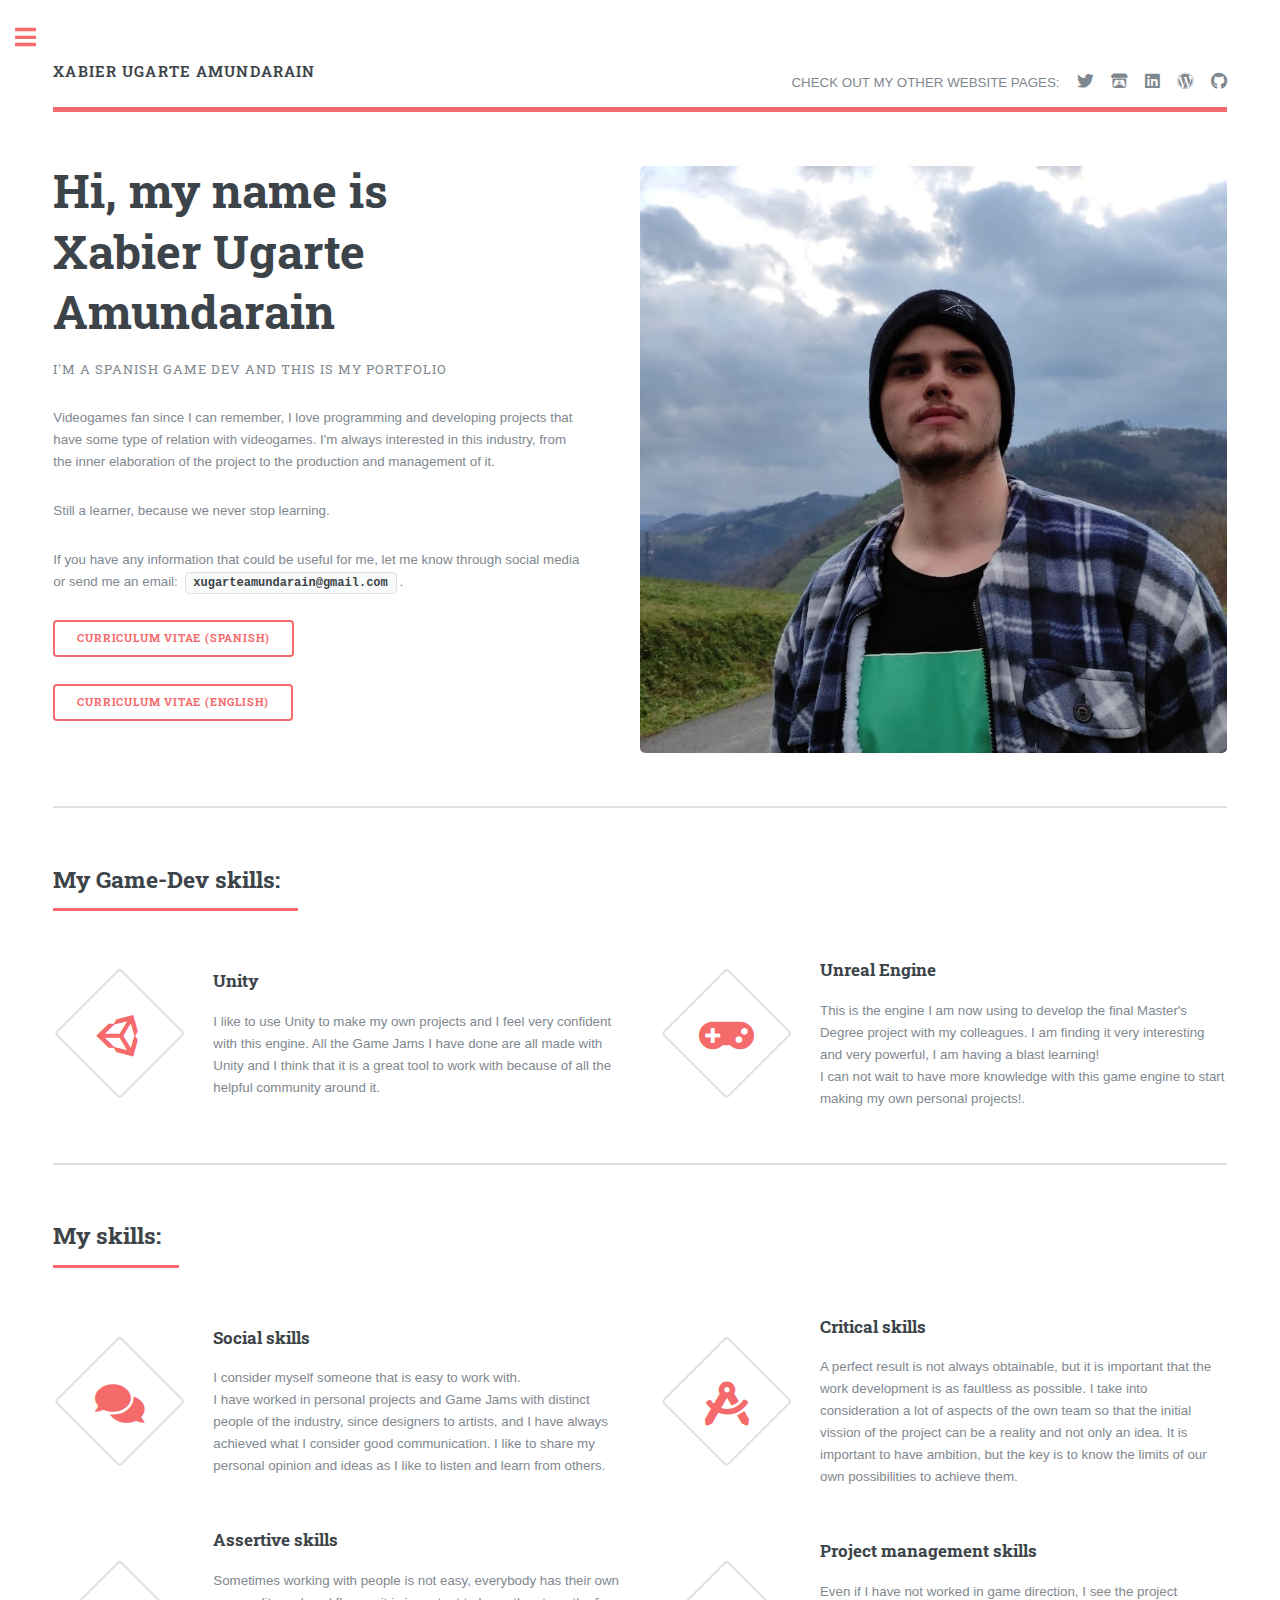
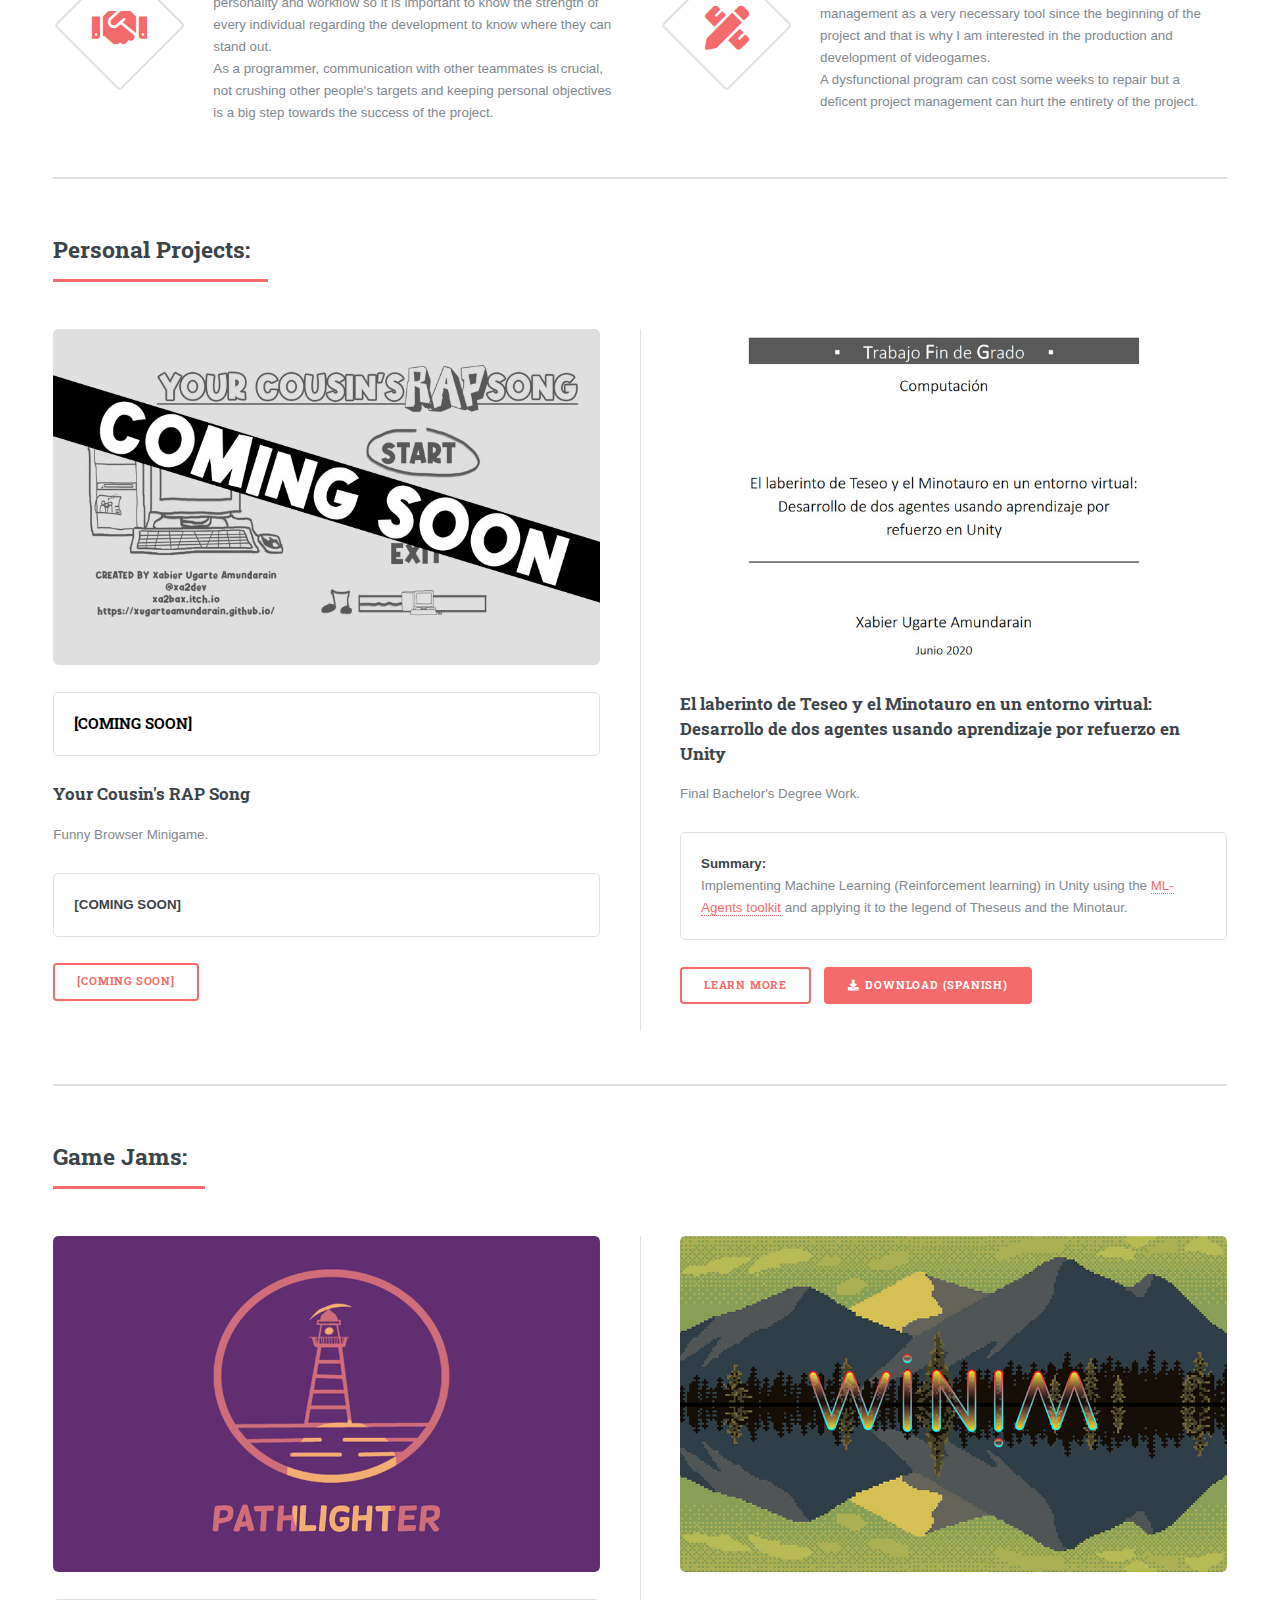
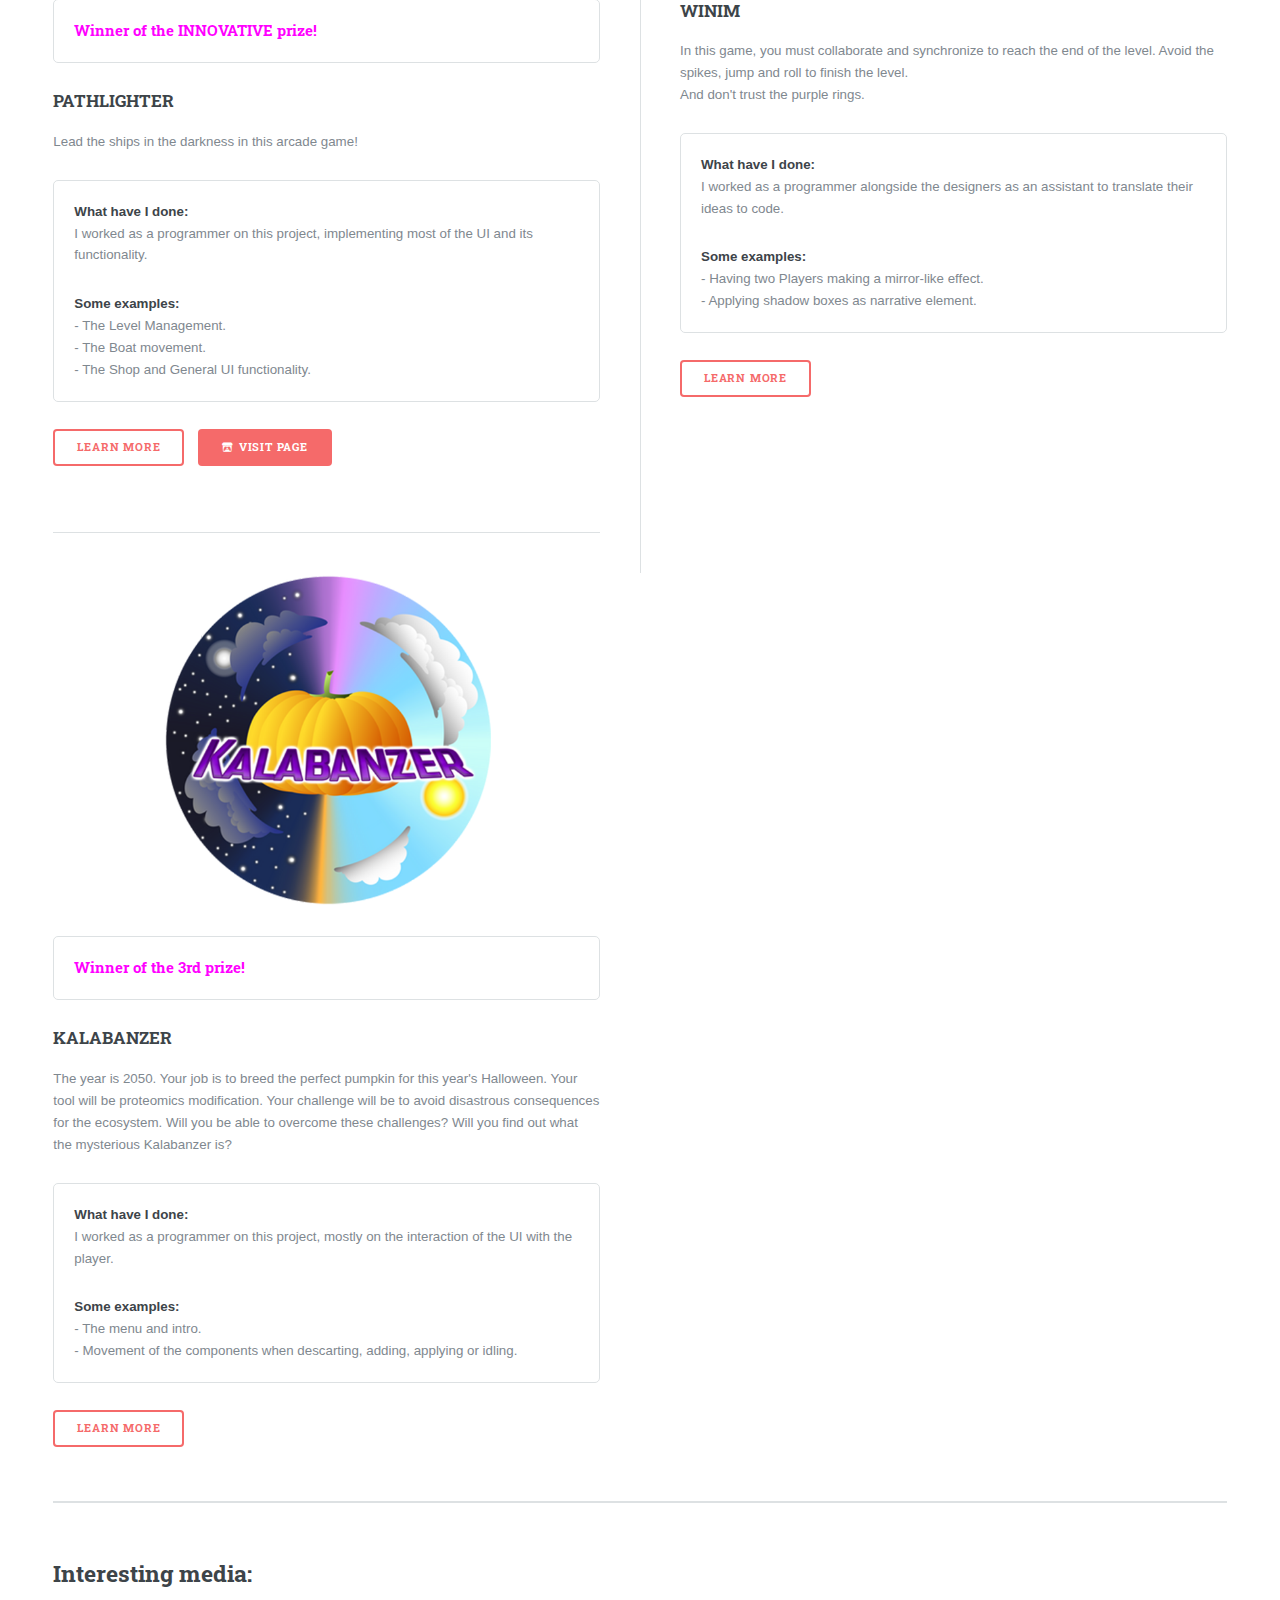
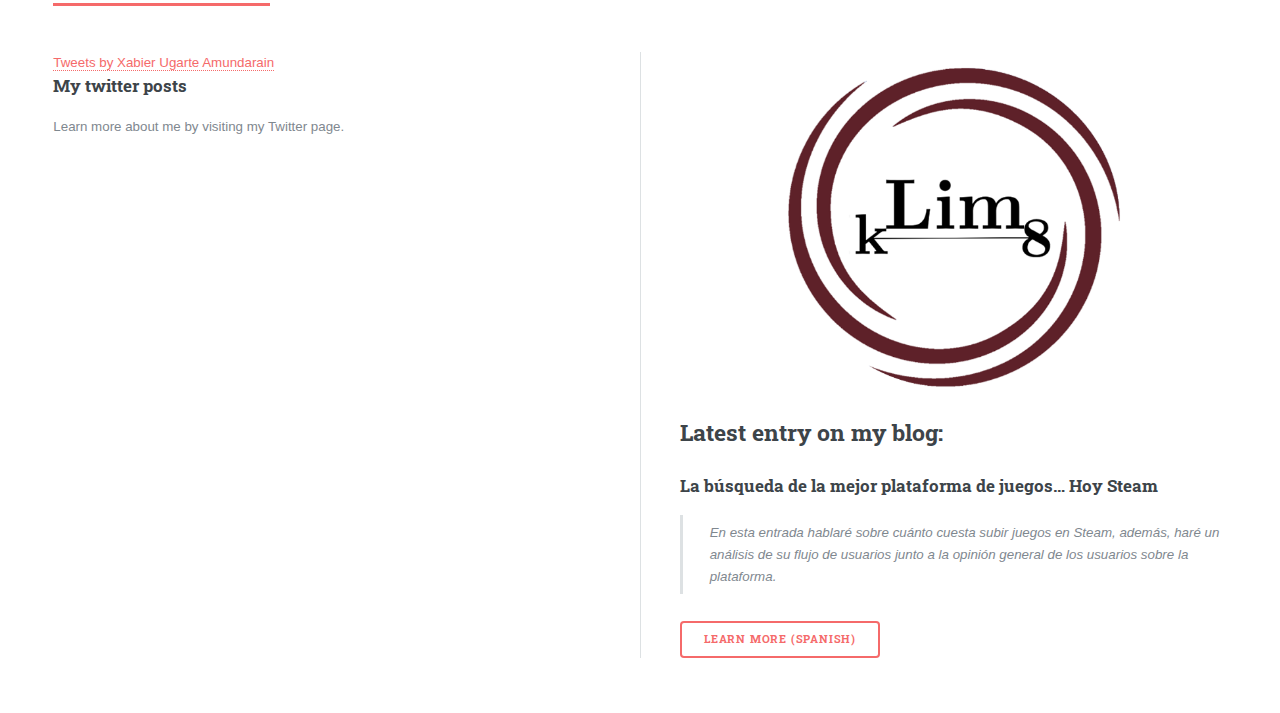
==== index.html @ eb66b1ff "Added Pathlighter Modal and Carousel" ====
﻿ <!DOCTYPE HTML>
<!--
	Editorial by HTML5 UP
	html5up.net | @ajlkn
	Free for personal and commercial use under the CCA 3.0 license (html5up.net/license)
-->
<html>
<head>
    <title>Xabier Ugarte Amundarain</title>
    <meta charset="utf-8" />
    <meta name="viewport" content="width=device-width, initial-scale=1, user-scalable=no" />
    <link rel="stylesheet" href="assets/css/main.css" />
    <!--<link rel="stylesheet" href="assets/css/bootstrap.css" />-->
    <!--<link rel="stylesheet" href="https://cdn.jsdelivr.net/npm/bootstrap@4.6.0/dist/css/bootstrap.min.css" integrity="sha384-B0vP5xmATw1+K9KRQjQERJvTumQW0nPEzvF6L/Z6nronJ3oUOFUFpCjEUQouq2+l" crossorigin="anonymous">-->
    <link rel="icon" href="images/Linkedln.jpg">
    <script src="https://code.jquery.com/jquery-3.5.1.slim.min.js" integrity="sha384-DfXdz2htPH0lsSSs5nCTpuj/zy4C+OGpamoFVy38MVBnE+IbbVYUew+OrCXaRkfj" crossorigin="anonymous"></script>
    <script src="https://cdn.jsdelivr.net/npm/bootstrap@4.6.0/dist/js/bootstrap.bundle.min.js" integrity="sha384-Piv4xVNRyMGpqkS2by6br4gNJ7DXjqk09RmUpJ8jgGtD7zP9yug3goQfGII0yAns" crossorigin="anonymous"></script>
    <!--
    <script src="https://code.jquery.com/jquery-3.2.1.slim.min.js" integrity="sha384-KJ3o2DKtIkvYIK3UENzmM7KCkRr/rE9/Qpg6aAZGJwFDMVNA/GpGFF93hXpG5KkN" crossorigin="anonymous"></script>
    <script src="https://cdnjs.cloudflare.com/ajax/libs/popper.js/1.12.9/umd/popper.min.js" integrity="sha384-ApNbgh9B+Y1QKtv3Rn7W3mgPxhU9K/ScQsAP7hUibX39j7fakFPskvXusvfa0b4Q" crossorigin="anonymous"></script>
    -->
    <script src="https://cdn.jsdelivr.net/npm/bootstrap@4.6.0/dist/js/bootstrap.bundle.min.js" integrity="sha384-Piv4xVNRyMGpqkS2by6br4gNJ7DXjqk09RmUpJ8jgGtD7zP9yug3goQfGII0yAns" crossorigin="anonymous"></script>
</head>
    <body class="is-preload">
        <!-- Wrapper -->
        <div id="wrapper">
            <!-- Main -->
            <div id="main">
                <div class="inner">
                    <!-- Header -->
                    <header id="header">
                        <p class="logo"><strong>Xabier Ugarte Amundarain</strong></p>
                        <ul class="icons">
                            <li>CHECK OUT MY OTHER WEBSITE PAGES:</li>
                            <li><a href="https://twitter.com/xa2dev" class="icon brands fa-twitter"><span class="label">Twitter</span></a></li>
                            <li><a href="https://xa2bax.itch.io/" class="icon brands fa-itch-io"><span class="label">Itch.io</span></a></li>
                            <li><a href="https://www.linkedin.com/in/xabier-ugarte-amundarain-0b55521ba/" class="icon brands fa-linkedin"><span class="label">Linkedln</span></a></li>
                            <li><a href="https://klim8.wordpress.com/" class="icon brands fa-wordpress"><span class="label">Wordpress</span></a></li>
                            <li><a href="https://github.com/xugarteamundarain" class="icon brands fa-github"><span class="label">Github</span></a></li>
                        </ul>
                    </header>


                    <!-- Banner -->
                    <section id="banner">
                        <div class="content">
                            <header>
                                <h1>
                                    Hi, my name is<br />
                                    Xabier Ugarte Amundarain
                                </h1>
                                <p>I'm a spanish game dev and this is my portfolio</p>
                            </header>
                            <p>Videogames fan since I can remember, I love programming and developing projects that have some type of relation with videogames. I'm always interested in this industry, from the inner elaboration of the project to the production and management of it.</p>
                            <p>Still a learner, because we never stop learning.</p>
                            <p>If you have any information that could be useful for me, let me know through social media or send me an email: <code><strong>xugarteamundarain@gmail.com</strong></code>.</p>
                            <ul class="actions">
                                <li><a href="CV_spanish.html" class="button big">Curriculum Vitae (spanish)</a></li>
                            </ul>
                            <ul class="actions">
                                <li><a href="CV_english.html" class="button big">Curriculum Vitae (english)</a></li>
                            </ul>
                        </div>
                        <span class="image object">
                            <img src="images/Portfolio01.jpg" alt="" />
                        </span>
                    </section>
                    <!--<div id="carouselExampleIndicators" class="carousel slide" data-ride="carousel">
      <ol class="carousel-indicators">
        <li data-target="#carouselExampleIndicators" data-slide-to="0" class="active"></li>
        <li data-target="#carouselExampleIndicators" data-slide-to="1"></li>
        <li data-target="#carouselExampleIndicators" data-slide-to="2"></li>
      </ol>
      <div class="carousel-inner">
        <div class="carousel-item active">
          <img class="d-block w-100" src="images/Linkedln.jpg" alt="First slide">
        </div>
        <div class="carousel-item">
          <img class="d-block w-100" src="images/Linkedln.jpg" alt="Second slide">
        </div>
        <div class="carousel-item">
          <img class="d-block w-100" src="images/Linkedln.jpg" alt="Third slide">
        </div>
      </div>
      <a class="carousel-control-prev" href="#carouselExampleIndicators" role="button" data-slide="prev">
        <span class="carousel-control-prev-icon" aria-hidden="true"></span>
        <span class="sr-only">Previous</span>
      </a>
      <a class="carousel-control-next" href="#carouselExampleIndicators" role="button" data-slide="next">
        <span class="carousel-control-next-icon" aria-hidden="true"></span>
        <span class="sr-only">Next</span>
      </a>
    </div>-->
                    <!-- Section -->
                    <section>
                        <header id="GameDev_Skills" class="major">
                            <h2>My Game-Dev skills:</h2>
                        </header>
                        <div class="features">
                            <article>
                                <span class="icon brands fa-unity"></span>
                                <div class="content">
                                    <h3>Unity</h3>
                                    <p>
                                        I like to use Unity to make my own projects and I feel very confident with this engine.
                                        All the Game Jams I have done are all made with Unity and I think that it is a great tool to work with because of all the helpful community around it.
                                    </p>
                                </div>
                            </article>
                            <article>
                                <span class="icon solid fa-gamepad"></span>
                                <div class="content">
                                    <h3>Unreal Engine</h3>
                                    <p>
                                        This is the engine I am now using to develop the final Master's Degree project with my colleagues.
                                        I am finding it very interesting and very powerful, I am having a blast learning!
                                        <br />
                                        I can not wait to have more knowledge with this game engine to start making my own personal projects!.
                                    </p>
                                </div>
                            </article>
                        </div>
                    </section>

                    <!-- Section -->
                    <section>
                        <header id="Other_Skills" class="major">
                            <h2>My skills:</h2>
                        </header>
                        <div class="features">
                            <article>
                                <span class="icon solid fa-comments"></span>
                                <div class="content">
                                    <h3>Social skills</h3>
                                    <p>
                                        I consider myself someone that is easy to work with.
                                        <br />
                                        I have worked in personal projects and Game Jams with distinct people of the industry, since designers to artists, and I have always achieved what I consider good communication.
                                        I like to share my personal opinion and ideas as I like to listen and learn from others.
                                    </p>
                                </div>
                            </article>
                            <article>
                                <span class="icon solid fa-drafting-compass"></span>
                                <div class="content">
                                    <h3>Critical skills</h3>
                                    <p>
                                        A perfect result is not always obtainable, but it is important that the work development is as faultless as possible.
                                        I take into consideration a lot of aspects of the own team so that the initial vission of the project can be a reality and not only an idea.
                                        It is important to have ambition, but the key is to know the limits of our own possibilities to achieve them.
                                    </p>
                                </div>
                            </article>
                            <article>
                                <span class="icon solid fa-handshake"></span>
                                <div class="content">
                                    <h3>Assertive skills</h3>
                                    <p>
                                        Sometimes working with people is not easy, everybody has their own personality and workflow so it is important to know the strength of every individual regarding the development to know where they can stand out.
                                        <br />
                                        As a programmer, communication with other teammates is crucial, not crushing other people's targets and keeping personal objectives is a big step towards the success of the project.
                                    </p>
                                </div>
                            </article>
                            <article>
                                <span class="icon solid fa-pencil-ruler"></span>
                                <div class="content">
                                    <h3>Project management skills</h3>
                                    <p>
                                        Even if I have not worked in game direction, I see the project management as a very necessary tool since the beginning of the project and that is why I am interested in the production and development of videogames.
                                        <br />
                                        A dysfunctional program can cost some weeks to repair but a deficent project management can hurt the entirety of the project.
                                    </p>
                                </div>
                            </article>
                        </div>
                    </section>
                    <!-- Section -->
                    <section>
                        <header id="Personal_Projects" class="major">
                            <h2>Personal Projects: </h2>
                        </header>
                        <div class="posts">
                            <article>
                                <a class="image"><img src="images/projects/YourCousinsRapSong.jpg" alt="" /></a>
                                <div class="box">
                                    <h4 style="color:black">[COMING SOON]</h4>
                                </div>
                                <h3>Your Cousin's RAP Song</h3>
                                <p>Funny Browser Minigame.</p>
                                <div class="box">
                                    <p><strong>[COMING SOON]</strong> <br /> </p>
                                </div>
                                <ul class="actions">
                                    <li><a class="button">[COMING SOON]</a></li>
                                </ul>
                            </article>
                            <article>
                                <a href="https://addi.ehu.es/bitstream/handle/10810/48807/TFG.UgarteAmundarain.Memoria.pdf?sequence=1&isAllowed=y" class="image"><img src="images/projects/TFG.jpg" alt="" /></a>
                                <h3>
                                    El laberinto de Teseo y el Minotauro en un entorno virtual:
                                    Desarrollo de dos agentes usando aprendizaje por
                                    refuerzo en Unity
                                </h3>
                                <p>Final Bachelor's Degree Work.</p>
                                <div class="box">
                                    <p><strong>Summary:</strong> <br /> Implementing Machine Learning (Reinforcement learning) in Unity using the <a href="https://github.com/Unity-Technologies/ml-agents">ML-Agents toolkit</a> and applying it to the legend of Theseus and the Minotaur.</p>
                                </div>
                                <ul class="actions">
                                    <li><a class="button" data-toggle="modal" data-target="#TFGModal">Learn more</a></li>
                                    <li><a href="https://addi.ehu.es/bitstream/handle/10810/48807/TFG.UgarteAmundarain.Memoria.pdf?sequence=1&isAllowed=y" class="button primary icon solid fa-download">DOWNLOAD (SPANISH) </a></li>
                                </ul>

                                <!-- Modal -->
                                <div class="modal fade" id="TFGModal" tabindex="-1" role="dialog" aria-labelledby="TFGModal" aria-hidden="true">
                                    <div class="modal-dialog" role="document">
                                        <div class="modal-content">
                                            <div class="modal-header">
                                                <h3 class="modal-title" id="TFGModal">El laberinto de Teseo y el Minotauro en un entorno virtual</h3>
                                                <button type="button" class="button small" data-dismiss="modal" aria-label="Close">
                                                    <span aria-hidden="true">&times;</span>
                                                </button>
                                            </div>
                                            <div class="modal-body">

                                                <!--<h4>Screenshots and a bit of gameplay about the project:</h4>-->
                                                <div class="box alt">
                                                    <!-- Carousel-->
                                                    <div id="carouselExampleIndicators" class="carousel slide" data-ride="carousel">
                                                        <ol class="carousel-indicators">
                                                            <li data-target="#carouselExampleIndicators" data-slide-to="0" class="active"></li>
                                                            <li data-target="#carouselExampleIndicators" data-slide-to="1"></li>
                                                            <li data-target="#carouselExampleIndicators" data-slide-to="2"></li>
                                                            <li data-target="#carouselExampleIndicators" data-slide-to="3"></li>
                                                            <li data-target="#carouselExampleIndicators" data-slide-to="4"></li>
                                                        </ol>
                                                        <div class="carousel-inner">
                                                            <div class="carousel-item active">
                                                                <span class="image fit"><img class="d-block w-100" src="images/projects/TFG/TFGImage1.png" alt="First slide"></span>
																<!--<h3 class="modal-title" id="TFGModal">Final Degree's Work: Poster</h3>-->
																<h3>Final Degree's Work: Poster</h3>
																Made by the talented artist <a href="https://www.instagram.com/mria_art/">mria_art</a>. 
                                                            </div>
                                                            <div class="carousel-item">
                                                                <span class="image fit"><img class="d-block w-100" src="images/projects/TFG/TFGImage2.png" alt="Second slide"></span>
																<h3>Footprint & Yarn 3D Models</h3>
																3D models used to portray the footrprints and yarn pieces.
                                                            </div>
                                                            <div class="carousel-item">
                                                                <span class="image fit"><img class="d-block w-100" src="images/projects/TFG/TFGImage3.png" alt="Third slide"></span>
																<h3>A* Pathfinding Algorithm Implementation</h3>
                                                            </div>
                                                            <div class="carousel-item">
                                                                <span class="image fit"><img class="d-block w-100" src="images/projects/TFG/TFGImage4.png" alt="Fourth slide"></span>
																<h3>In-Game Screenshot</h3>
																A screenshoot captured while training the agents.
                                                            </div>
                                                            <div class="carousel-item">
																<iframe width="100%" height="315" src="https://www.youtube.com/embed/zDiOkLgYt8Y">
																</iframe>
																<iframe width="100%" height="315" src="https://www.youtube.com/embed/_hyJXrODUsI">
																</iframe>
																<h3>Final Results</h3>
																<b>1st result:</b> Minotaur trained following the same patterns as Teseo
																<br />
																<b>2nd result:</b> Minotaur trained as definitive minotaur
                                                            </div>
                                                        </div>
                                                        <a class="carousel-control-prev" href="#carouselExampleIndicators" role="button" data-slide="prev">
                                                            <span class="carousel-control-prev-icon" aria-hidden="true"></span>
                                                            <span class="sr-only">Previous</span>
                                                        </a>
                                                        <a class="carousel-control-next" href="#carouselExampleIndicators" role="button" data-slide="next">
                                                            <span class="carousel-control-next-icon" aria-hidden="true"></span>
                                                            <span class="sr-only">Next</span>
                                                        </a>
                                                    </div>
                                            </div>
                                        </div>
                                    </div>
                                </div>

                            </article>
                        </div>
                    </section>

                    <!-- Section -->
                    <section>
                        <header id="Game_Jams" class="major">
                            <h2>Game Jams:</h2>
                        </header>
                        <div class="posts">
                            <article>
                                <a href="https://nananoizy.itch.io/pathlighter" class="image"><img src="images/projects/PATHLIGHTER.png" alt="" /></a>
                                <div class="box">
                                    <h4 style="color:magenta">Winner of the INNOVATIVE prize! </h4>
                                </div>
                                <h3>PATHLIGHTER</h3>
                                <p>Lead the ships in the darkness in this arcade game!</p>
                                <div class="box">
                                    <p><strong>What have I done:</strong> <br /> I worked as a programmer on this project, implementing most of the UI and its functionality.</p>
                                    <p><strong>Some examples:</strong> <br /> - The Level Management.  <br /> - The Boat movement. <br /> - The Shop and General UI functionality. </p>
                                </div>
                                <ul class="actions">
									<li><a class="button" data-toggle="modal" data-target="#PathlighterModal">Learn more</a></li>
                                    <li><a href="https://nananoizy.itch.io/pathlighter" class="button primary icon brands fa-itch-io">Visit page</a></li>
                                </ul>
								
								<!-- Modal -->
                                <div class="modal fade" id="PathlighterModal" tabindex="-1" role="dialog" aria-labelledby="PathlighterModal" aria-hidden="true">
                                    <div class="modal-dialog" role="document">
                                        <div class="modal-content">
                                            <div class="modal-header">
                                                <h3 class="modal-title" id="PathlighterModal">PATHLIGHTER</h3>
                                                <button type="button" class="button small" data-dismiss="modal" aria-label="Close">
                                                    <span aria-hidden="true">&times;</span>
                                                </button>
                                            </div>
                                            <div class="modal-body">

                                                <!--<h4>Screenshots and a bit of gameplay about the project:</h4>-->
                                                <div class="box alt">
                                                    <!-- Carousel-->
                                                    <div id="carouselPathlighter" class="carousel slide" data-ride="carousel">
                                                        <ol class="carousel-indicators">
                                                            <li data-target="#carouselPathlighter" data-slide-to="0" class="active"></li>
                                                            <li data-target="#carouselPathlighter" data-slide-to="1"></li>
                                                            <li data-target="#carouselPathlighter" data-slide-to="2"></li>
                                                            <li data-target="#carouselPathlighter" data-slide-to="3"></li>
                                                        </ol>
                                                        <div class="carousel-inner">
                                                            <div class="carousel-item active">
																<span class="image fit"><img class="d-block w-100" src="images/projects/PATHLIGHTER/PImage1.png" alt="Third slide"></span>
																<h3>Creators:</h3>
																<h4>Programmers:</h4>
																<h5>Myself, <a style="color:#ff0000;">Xabier Ugarte Amundarain</a>.</h5>
																<h5>The amazing and talented programmer <a href="https://www.linkedin.com/in/miguel-lentisco/" style="color:#ff0000;">Miguel Lentisco</a>.</h5>
																<br />
																<h4>Designers:</h4>
																<h5>The dexterous designer <a href="https://miguellentisco.itch.io/" style="color:#ff0000;">Miguel Rodríguez</a>.</h5>
																<h5>The skilled level designer <a href="https://sites.google.com/view/mariana-orihuela/inicio?authuser=0" style="color:#ff0000;">Mariana Orihuela</a>.</h5>
																<br />
																<h4>3D Art:</h4>
																<h5>The fabulous proficient artist <a href="https://www.instagram.com/neparliamodopo/" style="color:#ff0000;">Giulia Frallicciardi</a>.</h5>
																<h5>The awesome skillful artist <a href="https://www.linkedin.com/in/iria-cabrera-balbuena-461b6130/" style="color:#ff0000;">Iria Cabrera</a>.</h5>
																<br />
																<h4>Music:</h4>
																<h5>The master of music <a href="https://www.pablodelcampo.com/es/inicio/" style="color:#ff0000;">Pablo del Campo</a>.</h5>
                                                            </div>
                                                            <div class="carousel-item">
                                                                <span class="image fit"><img class="d-block w-100" src="images/projects/PATHLIGHTER/PImage2.png" alt="Second slide"></span>
																<h3>Tutorial UI</h3>
																Amazing UI made by the designers.
                                                            </div>
                                                            <div class="carousel-item">
                                                                <span class="image fit"><img class="d-block w-100" src="images/projects/PATHLIGHTER/PImage3.png" alt="Third slide"></span>
																<h3>Game Screenshot</h3>
																Work made by the 3D Artists models, Programmer's shaders and Designers level-design.
                                                            </div>
                                                            <div class="carousel-item">
																<iframe width="100%" height="315" src="https://www.youtube.com/embed/ttfG4Ok108k">
																</iframe>
																<h3>Pathlighter Trailer</h3>
																Showcasing the implementation made by the <b>Programmers</b>. <br />
																Also displaying the incredible music made by <b>Pablo del Campo</b>.
                                                            </div>
                                                        </div>
                                                        <a class="carousel-control-prev" href="#carouselPathlighter" role="button" data-slide="prev">
                                                            <span class="carousel-control-prev-icon" aria-hidden="true"></span>
                                                            <span class="sr-only">Previous</span>
                                                        </a>
                                                        <a class="carousel-control-next" href="#carouselPathlighter" role="button" data-slide="next">
                                                            <span class="carousel-control-next-icon" aria-hidden="true"></span>
                                                            <span class="sr-only">Next</span>
                                                        </a>
                                                    </div>
                                            </div>
                                        </div>
                                    </div>
                                </div>
								
                            </article>
                            <article>
                                <a href="https://ac3po.itch.io/winim" class="image"><img src="images/projects/WINIM.jpg" alt="" /></a>
                                <h3>WINIM</h3>
                                <p>
                                    In this game, you must collaborate and synchronize to reach the end of the level. Avoid the spikes, jump and roll to finish the level.
                                    <br>
                                    And don't trust the purple rings.
                                </p>
                                <div class="box">
                                    <p><strong>What have I done:</strong> <br /> I worked as a programmer alongside the designers as an assistant to translate their ideas to code.</p>
                                    <p><strong>Some examples:</strong> <br /> - Having two Players making a mirror-like effect.  <br /> - Applying shadow boxes as narrative element. </p>
                                </div>
                                <ul class="actions">
                                    <li><a href="https://ac3po.itch.io/winim" class="button">Learn more</a></li>
                                </ul>
                            </article>
                            <article>
                                <a href="https://espermatogonia.itch.io/kalabanzer" class="image"><img src="images/projects/KALABANZER.png" alt="" /></a>
                                <div class="box">
                                    <h4 style="color:magenta">Winner of the 3rd prize! </h4>
                                </div>
                                <h3>KALABANZER</h3>
                                <p> The year is 2050. Your job is to breed the perfect pumpkin for this year's Halloween. Your tool will be proteomics modification. Your challenge will be to avoid disastrous consequences for the ecosystem. Will you be able to overcome these challenges? Will you find out what the mysterious Kalabanzer is?</p>
                                <div class="box">
                                    <p><strong>What have I done:</strong> <br /> I worked as a programmer on this project, mostly on the interaction of the UI with the player.</p>
                                    <p><strong>Some examples:</strong> <br /> - The menu and intro.  <br /> - Movement of the components when descarting, adding, applying or idling. </p>
                                </div>
                                <ul class="actions">
                                    <li><a href="https://espermatogonia.itch.io/kalabanzer" class="button">Learn more</a></li>
                                </ul>
                            </article>
                        </div>
                    </section>

                    <!-- Section -->
                    <section>
                        <header id="Interesting_Media" class="major">
                            <h2>Interesting media:</h2>
                        </header>
                        <div class="posts">
                            <article>
                                <a class="twitter-timeline" data-width="520" data-height="450" data-theme="dark" href="https://twitter.com/xa2dev?ref_src=twsrc%5Etfw">Tweets by Xabier Ugarte Amundarain</a>
                                <script async src="https://platform.twitter.com/widgets.js" charset="utf-8"></script>
                                <h3>My twitter posts</h3>
                                <p>
                                    Learn more about me by visiting my Twitter page.
                                </p>
                            </article>
                            <article>
                                <a href="https://klim8.wordpress.com/" class="image"><img src="images/logo-wordpress/logoKlim8web.png" alt="" /></a>
                                <h2>Latest entry on my blog:</h2>
                                <h3>La búsqueda de la mejor plataforma de juegos… Hoy Steam</h3>
                                <blockquote>En esta entrada hablaré sobre cuánto cuesta subir juegos en Steam, además, haré un análisis de su flujo de usuarios junto a la opinión general de los usuarios sobre la plataforma.</blockquote>
                                <ul class="actions">
                                    <li><a href="https://klim8.wordpress.com/2021/02/20/la-busqueda-de-la-mejor-plataforma-de-juegos-hoy-steam/" class="button">Learn more (Spanish)</a></li>
                                </ul>
                            </article>
                        </div>
                    </section>
                </div>
            </div>

            <!-- Sidebar -->
            <div id="sidebar">
                <div class="inner">

                    <!-- Menu -->
                    <nav id="menu">
                        <header class="major">
                            <h2>Index</h2>
                        </header>
                        <ul>
                            <li><a href="#banner">Who am I?</a></li>
                            <li>
                                <span class="opener">Skills</span>
                                <ul>
                                    <li><a href="#GameDev_Skills">My Game-Dev skills</a></li>
                                    <li><a href="#Other_Skills">My skills</a></li>
                                </ul>
                            </li>
                            <li>
                                <span class="opener">Projects</span>
                                <ul>
                                    <li><a href="#Personal_Projects">Personal Projects</a></li>
                                    <li><a href="#Game_Jams">Game Jams</a></li>
                                </ul>
                            </li>
                            <li><a href="#Interesting_Media">Interesting media</a></li>
                        </ul>
                    </nav>

                    <!-- Section -->
                    <section>
                        <header class="major">
                            <h2>Contact</h2>
                        </header>
                        <ul class="contact">
                            <li class="icon solid fa-envelope">xugarteamundarain@gmail.com</li>
                            <li class="icon solid fa-phone">(+34) 671-233-183</li>
                            <li class="icon solid fa-home">
                                Madrid - San Sebastian/Donostia (Spain)
                            </li>
                        </ul>
                    </section>

                </div>
            </div>

        </div>

        


        <!-- Scripts -->
        <script src="assets/js/jquery.min.js"></script>
        <script src="assets/js/browser.min.js"></script>
        <script src="assets/js/breakpoints.min.js"></script>
        <script src="assets/js/util.js"></script>
        <script src="assets/js/main.js"></script>
    </body>
</html>
---- assets/css/main.css ----
@import url(fontawesome-all.min.css);
@import url("https://fonts.googleapis.com/css?family=Open+Sans:400,600,400italic,600italic|Roboto+Slab:400,700");
/*
	Editorial by HTML5 UP
	html5up.net | @ajlkn
	Free for personal and commercial use under the CCA 3.0 license (html5up.net/license)
*/
html, body, div, span, applet, object,
iframe, h1, h2, h3, h4, h5, h6, p, blockquote,
pre, a, abbr, acronym, address, big, cite,
code, del, dfn, em, img, ins, kbd, q, s, samp,
small, strike, strong, sub, sup, tt, var, b,
u, i, center, dl, dt, dd, ol, ul, li, fieldset,
form, label, legend, table, caption, tbody,
tfoot, thead, tr, th, td, article, aside,
canvas, details, embed, figure, figcaption,
footer, header, hgroup, menu, nav, output, ruby,
section, summary, time, mark, audio, video {
  margin: 0;
  padding: 0;
  border: 0;
  font-size: 100%;
  font: inherit;
  vertical-align: baseline; }

article, aside, details, figcaption, figure,
footer, header, hgroup, menu, nav, section {
  display: block; }

body {
  line-height: 1; }

ol, ul {
  list-style: none; }

blockquote, q {
  quotes: none; }
  blockquote:before, blockquote:after, q:before, q:after {
    content: '';
    content: none; }

table {
  border-collapse: collapse;
  border-spacing: 0; }

body {
  -webkit-text-size-adjust: none; }

mark {
  background-color: transparent;
  color: inherit; }

input::-moz-focus-inner {
  border: 0;
  padding: 0; }

input, select, textarea {
  -moz-appearance: none;
  -webkit-appearance: none;
  -ms-appearance: none;
  appearance: none; }

/* Basic */
@-ms-viewport {
  width: device-width; }

body {
  -ms-overflow-style: scrollbar; }

@media screen and (max-width: 480px) {
  html, body {
    min-width: 320px; } }

html {
  box-sizing: border-box; }

*, *:before, *:after {
  box-sizing: inherit; }

body {
  background: #ffffff; }
  body.is-preload *, body.is-preload *:before, body.is-preload *:after, body.is-resizing *, body.is-resizing *:before, body.is-resizing *:after {
    -moz-animation: none !important;
    -webkit-animation: none !important;
    -ms-animation: none !important;
    animation: none !important;
    -moz-transition: none !important;
    -webkit-transition: none !important;
    -ms-transition: none !important;
    transition: none !important; }

/* Type */
body, input, select, textarea {
  color: #7f888f;
  font-family: "Open Sans", sans-serif;
  font-size: 13pt;
  font-weight: 400;
  line-height: 1.65; }
  @media screen and (max-width: 1680px) {
    body, input, select, textarea {
      font-size: 11pt; } }
  @media screen and (max-width: 1280px) {
    body, input, select, textarea {
      font-size: 10pt; } }
  @media screen and (max-width: 360px) {
    body, input, select, textarea {
      font-size: 9pt; } }

a {
  -moz-transition: color 0.2s ease-in-out, border-bottom-color 0.2s ease-in-out;
  -webkit-transition: color 0.2s ease-in-out, border-bottom-color 0.2s ease-in-out;
  -ms-transition: color 0.2s ease-in-out, border-bottom-color 0.2s ease-in-out;
  transition: color 0.2s ease-in-out, border-bottom-color 0.2s ease-in-out;
  border-bottom: dotted 1px;
  color: #f56a6a;
  text-decoration: none; }
  a:hover {
    border-bottom-color: #f56a6a;
    color: #f56a6a !important; }
    a:hover strong {
      color: inherit; }

strong, b {
  color: #3d4449;
  font-weight: 600; }

em, i {
  font-style: italic; }

p {
  margin: 0 0 2em 0; }

h1, h2, h3, h4, h5, h6 {
  color: #3d4449;
  font-family: "Roboto Slab", serif;
  font-weight: 700;
  line-height: 1.5;
  margin: 0 0 1em 0; }
  h1 a, h2 a, h3 a, h4 a, h5 a, h6 a {
    color: inherit;
    text-decoration: none;
    border-bottom: 0; }

h1 {
  font-size: 4em;
  margin: 0 0 0.5em 0;
  line-height: 1.3; }

h2 {
  font-size: 1.75em; }

h3 {
  font-size: 1.25em; }

h4 {
  font-size: 1.1em; }

h5 {
  font-size: 0.9em; }

h6 {
  font-size: 0.7em; }

@media screen and (max-width: 1680px) {
  h1 {
    font-size: 3.5em; } }

@media screen and (max-width: 980px) {
  h1 {
    font-size: 3.25em; } }

@media screen and (max-width: 736px) {
  h1 {
    font-size: 2em;
    line-height: 1.4; }
  h2 {
    font-size: 1.5em; } }

sub {
  font-size: 0.8em;
  position: relative;
  top: 0.5em; }


*,
*::after,
*::before {
    box-sizing: border-box;
}

img {
    display: block;
    vertical-align: middle;
}

body {
    margin: 0;
    font-family: sans-serif;
}

.carousel {
    position: relative;
}

    .carousel.pointer-event {
        -ms-touch-action: pan-y;
        touch-action: pan-y;
    }

.carousel-inner {
    position: relative;
    width: 100%;
    overflow: hidden;
}

    .carousel-inner::after {
        display: block;
        clear: both;
        content: "";
    }

.carousel-item {
    position: relative;
    display: none;
    float: left;
    width: 100%;
    margin-right: -100%;
    -webkit-backface-visibility: hidden;
    backface-visibility: hidden;
    transition: -webkit-transform 0.6s ease-in-out;
    transition: transform 0.6s ease-in-out;
    transition: transform 0.6s ease-in-out, -webkit-transform 0.6s ease-in-out;
}

@media (prefers-reduced-motion: reduce) {
    .carousel-item {
        transition: none;
    }
}

.carousel-item.active,
.carousel-item-next,
.carousel-item-prev {
    display: block;
}

    .carousel-item-next:not(.carousel-item-left),
    .active.carousel-item-right {
        -webkit-transform: translateX(100%);
        transform: translateX(100%);
    }

    .carousel-item-prev:not(.carousel-item-right),
    .active.carousel-item-left {
        -webkit-transform: translateX(-100%);
        transform: translateX(-100%);
    }

.carousel-fade .carousel-item {
    opacity: 0;
    transition-property: opacity;
    -webkit-transform: none;
    transform: none;
}

    .carousel-fade .carousel-item.active,
    .carousel-fade .carousel-item-next.carousel-item-left,
    .carousel-fade .carousel-item-prev.carousel-item-right {
        z-index: 1;
        opacity: 1;
    }

.carousel-fade .active.carousel-item-left,
.carousel-fade .active.carousel-item-right {
    z-index: 0;
    opacity: 0;
    transition: opacity 0s 0.6s;
}

@media (prefers-reduced-motion: reduce) {
    .carousel-fade .active.carousel-item-left,
    .carousel-fade .active.carousel-item-right {
        transition: none;
    }
}

.carousel-control-prev,
.carousel-control-next {
    position: absolute;
    top: 0;
    bottom: 0;
    z-index: 1;
    display: -ms-flexbox;
    display: flex;
    -ms-flex-align: center;
    align-items: center;
    -ms-flex-pack: center;
    justify-content: center;
    width: 15%;
    color: #fff;
    text-align: center;
    opacity: 0.5;
    transition: opacity 0.15s ease;
}

@media (prefers-reduced-motion: reduce) {
    .carousel-control-prev,
    .carousel-control-next {
        transition: none;
    }
}

.carousel-control-prev:hover, .carousel-control-prev:focus,
.carousel-control-next:hover,
.carousel-control-next:focus {
    color: #fff;
    text-decoration: none;
    outline: 0;
    opacity: 0.9;
}

.carousel-control-prev {
    left: 0;
}

.carousel-control-next {
    right: 0;
}

.carousel-control-prev-icon,
.carousel-control-next-icon {
    display: inline-block;
    width: 20px;
    height: 70px;
    background: 50% / 100% 100% no-repeat;
}

.carousel-control-prev-icon {
    background-image: url("data:image/svg+xml,%3csvg xmlns='http://www.w3.org/2000/svg' fill='%58D0C8' width='8' height='8' viewBox='0 0 8 8'%3e%3cpath d='M5.25 0l-4 4 4 4 1.5-1.5L4.25 4l2.5-2.5L5.25 0z'/%3e%3c/svg%3e");
}

.carousel-control-next-icon {
    background-image: url("data:image/svg+xml,%3csvg xmlns='http://www.w3.org/2000/svg' fill='%58D0C8' width='8' height='8' viewBox='0 0 8 8'%3e%3cpath d='M2.75 0l-1.5 1.5L3.75 4l-2.5 2.5L2.75 8l4-4-4-4z'/%3e%3c/svg%3e");
}

.carousel-indicators {
    position: absolute;
    right: 0;
    bottom: 0;
    left: 0;
    z-index: 15;
    display: -ms-flexbox;
    display: flex;
    -ms-flex-pack: center;
    justify-content: center;
    padding-left: 0;
    margin-right: 15%;
    margin-left: 15%;
    list-style: none;
}

    .carousel-indicators li {
        box-sizing: content-box;
        -ms-flex: 0 1 auto;
        flex: 0 1 auto;
        width: 30px;
        height: 3px;
        margin-right: 3px;
        margin-left: 3px;
        text-indent: -999px;
        cursor: pointer;
        background-color: #ff0000;
        background-clip: padding-box;
        border-top: 10px solid transparent;
        border-bottom: 10px solid transparent;
        opacity: .5;
        transition: opacity 0.6s ease;
    }

@media (prefers-reduced-motion: reduce) {
    .carousel-indicators li {
        transition: none;
    }
}

.carousel-indicators .active {
    opacity: 1;
}

.carousel-caption {
    position: absolute;
    right: 15%;
    bottom: 20px;
    left: 15%;
    z-index: 10;
    padding-top: 20px;
    padding-bottom: 20px;
    color: #fff;
    text-align: center;
}


.sr-only {
    position: absolute;
    width: 1px;
    height: 1px;
    padding: 0;
    margin: -1px;
    overflow: hidden;
    clip: rect(0, 0, 0, 0);
    white-space: nowrap;
    border: 0;
}

.sr-only-focusable:active,
.sr-only-focusable:focus {
    position: static;
    width: auto;
    height: auto;
    overflow: visible;
    clip: auto;
    white-space: normal;
}

@keyframes left {
    from {
        left: 0;
    }

    to {
        left: -100%;
    }
}

@keyframes right {
    from {
        left: 100%;
    }

    to {
        left: 0;
    }
}


.modal-open {
    overflow: hidden;
}

    .modal-open .modal {
        overflow-x: hidden;
        overflow-y: auto;
    }

.modal {
    position: fixed;
    top: 0;
    left: 0;
    z-index: 1050;
    display: none;
    width: 100%;
    height: 100%;
    overflow: hidden;
    outline: 0;
}

.modal-dialog {
    position: relative;
    width: auto;
    margin: 0.5rem;
    pointer-events: none;
}

.modal.fade .modal-dialog {
    transition: -webkit-transform 0.3s ease-out;
    transition: transform 0.3s ease-out;
    transition: transform 0.3s ease-out, -webkit-transform 0.3s ease-out;
    -webkit-transform: translate(0, -50px);
    transform: translate(0, -50px);
}

@media (prefers-reduced-motion: reduce) {
    .modal.fade .modal-dialog {
        transition: none;
    }
}

.modal.show .modal-dialog {
    -webkit-transform: none;
    transform: none;
}

.modal.modal-static .modal-dialog {
    -webkit-transform: scale(1.02);
    transform: scale(1.02);
}

.modal-dialog-scrollable {
    display: -ms-flexbox;
    display: flex;
    max-height: calc(100% - 1rem);
}

    .modal-dialog-scrollable .modal-content {
        max-height: calc(100vh - 1rem);
        overflow: hidden;
    }

    .modal-dialog-scrollable .modal-header,
    .modal-dialog-scrollable .modal-footer {
        -ms-flex-negative: 0;
        flex-shrink: 0;
    }

    .modal-dialog-scrollable .modal-body {
        overflow-y: auto;
    }

.modal-dialog-centered {
    display: -ms-flexbox;
    display: flex;
    -ms-flex-align: center;
    align-items: center;
    min-height: calc(100% - 1rem);
}

    .modal-dialog-centered::before {
        display: block;
        height: calc(100vh - 1rem);
        height: -webkit-min-content;
        height: -moz-min-content;
        height: min-content;
        content: "";
    }

    .modal-dialog-centered.modal-dialog-scrollable {
        -ms-flex-direction: column;
        flex-direction: column;
        -ms-flex-pack: center;
        justify-content: center;
        height: 100%;
    }

        .modal-dialog-centered.modal-dialog-scrollable .modal-content {
            max-height: none;
        }

        .modal-dialog-centered.modal-dialog-scrollable::before {
            content: none;
        }

.modal-content {
    position: relative;
    display: -ms-flexbox;
    display: flex;
    -ms-flex-direction: column;
    flex-direction: column;
    width: 100%;
    pointer-events: auto;
    background-color: #fff;
    background-clip: padding-box;
    border: 1px solid rgba(0, 0, 0, 0.2);
    border-radius: 0.3rem;
    outline: 0;
}

.modal-backdrop {
    position: fixed;
    top: 0;
    left: 0;
    z-index: 1040;
    width: 100vw;
    height: 100vh;
    background-color: #000;
}

    .modal-backdrop.fade {
        opacity: 0;
    }

    .modal-backdrop.show {
        opacity: 0.5;
    }

.modal-header {
    display: -ms-flexbox;
    display: flex;
    -ms-flex-align: start;
    align-items: flex-start;
    -ms-flex-pack: justify;
    justify-content: space-between;
    padding: 1rem 1rem;
    border-bottom: 1px solid #dee2e6;
    border-top-left-radius: calc(0.3rem - 1px);
    border-top-right-radius: calc(0.3rem - 1px);
}

    .modal-header .close {
        padding: 1rem 1rem;
        margin: -1rem -1rem -1rem auto;
    }

.modal-title {
    margin-bottom: 0;
    line-height: 1.5;
}

.modal-body {
    position: relative;
    -ms-flex: 1 1 auto;
    flex: 1 1 auto;
    padding: 1rem;
}

.modal-footer {
    display: -ms-flexbox;
    display: flex;
    -ms-flex-wrap: wrap;
    flex-wrap: wrap;
    -ms-flex-align: center;
    align-items: center;
    -ms-flex-pack: end;
    justify-content: flex-end;
    padding: 0.75rem;
    border-top: 1px solid #dee2e6;
    border-bottom-right-radius: calc(0.3rem - 1px);
    border-bottom-left-radius: calc(0.3rem - 1px);
}

    .modal-footer > * {
        margin: 0.25rem;
    }

.modal-scrollbar-measure {
    position: absolute;
    top: -9999px;
    width: 50px;
    height: 50px;
    overflow: scroll;
}

@media (min-width: 576px) {
    .modal-dialog {
        max-width: 500px;
        margin: 1.75rem auto;
    }

    .modal-dialog-scrollable {
        max-height: calc(100% - 3.5rem);
    }

        .modal-dialog-scrollable .modal-content {
            max-height: calc(100vh - 3.5rem);
        }

    .modal-dialog-centered {
        min-height: calc(100% - 3.5rem);
    }

        .modal-dialog-centered::before {
            height: calc(100vh - 3.5rem);
            height: -webkit-min-content;
            height: -moz-min-content;
            height: min-content;
        }

    .modal-sm {
        max-width: 300px;
    }
}

@media (min-width: 992px) {
    .modal-lg,
    .modal-xl {
        max-width: 800px;
    }
}

@media (min-width: 1200px) {
    .modal-xl {
        max-width: 1140px;
    }
}


sup {
  font-size: 0.8em;
  position: relative;
  top: -0.5em; }

blockquote {
  border-left: solid 3px rgba(210, 215, 217, 0.75);
  font-style: italic;
  margin: 0 0 2em 0;
  padding: 0.5em 0 0.5em 2em; }

code {
  background: rgba(230, 235, 237, 0.25);
  border-radius: 0.375em;
  border: solid 1px rgba(210, 215, 217, 0.75);
  font-family: "Courier New", monospace;
  font-size: 0.9em;
  margin: 0 0.25em;
  padding: 0.25em 0.65em; }

pre {
  -webkit-overflow-scrolling: touch;
  font-family: "Courier New", monospace;
  font-size: 0.9em;
  margin: 0 0 2em 0; }
  pre code {
    display: block;
    line-height: 1.75;
    padding: 1em 1.5em;
    overflow-x: auto; }

hr {
  border: 0;
  border-bottom: solid 1px rgba(210, 215, 217, 0.75);
  margin: 2em 0; }
  hr.major {
    margin: 3em 0; }

.align-left {
  text-align: left; }

.align-center {
  text-align: center; }

.align-right {
  text-align: right; }

/* Row */
.row {
  display: flex;
  flex-wrap: wrap;
  box-sizing: border-box;
  align-items: stretch; }
  .row > * {
    box-sizing: border-box; }
  .row.gtr-uniform > * > :last-child {
    margin-bottom: 0; }
  .row.aln-left {
    justify-content: flex-start; }
  .row.aln-center {
    justify-content: center; }
  .row.aln-right {
    justify-content: flex-end; }
  .row.aln-top {
    align-items: flex-start; }
  .row.aln-middle {
    align-items: center; }
  .row.aln-bottom {
    align-items: flex-end; }
  .row > .imp {
    order: -1; }
  .row > .col-1 {
    width: 8.33333%; }
  .row > .off-1 {
    margin-left: 8.33333%; }
  .row > .col-2 {
    width: 16.66667%; }
  .row > .off-2 {
    margin-left: 16.66667%; }
  .row > .col-3 {
    width: 25%; }
  .row > .off-3 {
    margin-left: 25%; }
  .row > .col-4 {
    width: 33.33333%; }
  .row > .off-4 {
    margin-left: 33.33333%; }
  .row > .col-5 {
    width: 41.66667%; }
  .row > .off-5 {
    margin-left: 41.66667%; }
  .row > .col-6 {
    width: 50%; }
  .row > .off-6 {
    margin-left: 50%; }
  .row > .col-7 {
    width: 58.33333%; }
  .row > .off-7 {
    margin-left: 58.33333%; }
  .row > .col-8 {
    width: 66.66667%; }
  .row > .off-8 {
    margin-left: 66.66667%; }
  .row > .col-9 {
    width: 75%; }
  .row > .off-9 {
    margin-left: 75%; }
  .row > .col-10 {
    width: 83.33333%; }
  .row > .off-10 {
    margin-left: 83.33333%; }
  .row > .col-11 {
    width: 91.66667%; }
  .row > .off-11 {
    margin-left: 91.66667%; }
  .row > .col-12 {
    width: 100%; }
  .row > .off-12 {
    margin-left: 100%; }
  .row.gtr-0 {
    margin-top: 0;
    margin-left: 0em; }
    .row.gtr-0 > * {
      padding: 0 0 0 0em; }
    .row.gtr-0.gtr-uniform {
      margin-top: 0em; }
      .row.gtr-0.gtr-uniform > * {
        padding-top: 0em; }
  .row.gtr-25 {
    margin-top: 0;
    margin-left: -0.375em; }
    .row.gtr-25 > * {
      padding: 0 0 0 0.375em; }
    .row.gtr-25.gtr-uniform {
      margin-top: -0.375em; }
      .row.gtr-25.gtr-uniform > * {
        padding-top: 0.375em; }
  .row.gtr-50 {
    margin-top: 0;
    margin-left: -0.75em; }
    .row.gtr-50 > * {
      padding: 0 0 0 0.75em; }
    .row.gtr-50.gtr-uniform {
      margin-top: -0.75em; }
      .row.gtr-50.gtr-uniform > * {
        padding-top: 0.75em; }
  .row {
    margin-top: 0;
    margin-left: -1.5em; }
    .row > * {
      padding: 0 0 0 1.5em; }
    .row.gtr-uniform {
      margin-top: -1.5em; }
      .row.gtr-uniform > * {
        padding-top: 1.5em; }
  .row.gtr-150 {
    margin-top: 0;
    margin-left: -2.25em; }
    .row.gtr-150 > * {
      padding: 0 0 0 2.25em; }
    .row.gtr-150.gtr-uniform {
      margin-top: -2.25em; }
      .row.gtr-150.gtr-uniform > * {
        padding-top: 2.25em; }
  .row.gtr-200 {
    margin-top: 0;
    margin-left: -3em; }
    .row.gtr-200 > * {
      padding: 0 0 0 3em; }
    .row.gtr-200.gtr-uniform {
      margin-top: -3em; }
      .row.gtr-200.gtr-uniform > * {
        padding-top: 3em; }
  @media screen and (max-width: 1680px) {
    .row {
      display: flex;
      flex-wrap: wrap;
      box-sizing: border-box;
      align-items: stretch; }
      .row > * {
        box-sizing: border-box; }
      .row.gtr-uniform > * > :last-child {
        margin-bottom: 0; }
      .row.aln-left {
        justify-content: flex-start; }
      .row.aln-center {
        justify-content: center; }
      .row.aln-right {
        justify-content: flex-end; }
      .row.aln-top {
        align-items: flex-start; }
      .row.aln-middle {
        align-items: center; }
      .row.aln-bottom {
        align-items: flex-end; }
      .row > .imp-xlarge {
        order: -1; }
      .row > .col-1-xlarge {
        width: 8.33333%; }
      .row > .off-1-xlarge {
        margin-left: 8.33333%; }
      .row > .col-2-xlarge {
        width: 16.66667%; }
      .row > .off-2-xlarge {
        margin-left: 16.66667%; }
      .row > .col-3-xlarge {
        width: 25%; }
      .row > .off-3-xlarge {
        margin-left: 25%; }
      .row > .col-4-xlarge {
        width: 33.33333%; }
      .row > .off-4-xlarge {
        margin-left: 33.33333%; }
      .row > .col-5-xlarge {
        width: 41.66667%; }
      .row > .off-5-xlarge {
        margin-left: 41.66667%; }
      .row > .col-6-xlarge {
        width: 50%; }
      .row > .off-6-xlarge {
        margin-left: 50%; }
      .row > .col-7-xlarge {
        width: 58.33333%; }
      .row > .off-7-xlarge {
        margin-left: 58.33333%; }
      .row > .col-8-xlarge {
        width: 66.66667%; }
      .row > .off-8-xlarge {
        margin-left: 66.66667%; }
      .row > .col-9-xlarge {
        width: 75%; }
      .row > .off-9-xlarge {
        margin-left: 75%; }
      .row > .col-10-xlarge {
        width: 83.33333%; }
      .row > .off-10-xlarge {
        margin-left: 83.33333%; }
      .row > .col-11-xlarge {
        width: 91.66667%; }
      .row > .off-11-xlarge {
        margin-left: 91.66667%; }
      .row > .col-12-xlarge {
        width: 100%; }
      .row > .off-12-xlarge {
        margin-left: 100%; }
      .row.gtr-0 {
        margin-top: 0;
        margin-left: 0em; }
        .row.gtr-0 > * {
          padding: 0 0 0 0em; }
        .row.gtr-0.gtr-uniform {
          margin-top: 0em; }
          .row.gtr-0.gtr-uniform > * {
            padding-top: 0em; }
      .row.gtr-25 {
        margin-top: 0;
        margin-left: -0.375em; }
        .row.gtr-25 > * {
          padding: 0 0 0 0.375em; }
        .row.gtr-25.gtr-uniform {
          margin-top: -0.375em; }
          .row.gtr-25.gtr-uniform > * {
            padding-top: 0.375em; }
      .row.gtr-50 {
        margin-top: 0;
        margin-left: -0.75em; }
        .row.gtr-50 > * {
          padding: 0 0 0 0.75em; }
        .row.gtr-50.gtr-uniform {
          margin-top: -0.75em; }
          .row.gtr-50.gtr-uniform > * {
            padding-top: 0.75em; }
      .row {
        margin-top: 0;
        margin-left: -1.5em; }
        .row > * {
          padding: 0 0 0 1.5em; }
        .row.gtr-uniform {
          margin-top: -1.5em; }
          .row.gtr-uniform > * {
            padding-top: 1.5em; }
      .row.gtr-150 {
        margin-top: 0;
        margin-left: -2.25em; }
        .row.gtr-150 > * {
          padding: 0 0 0 2.25em; }
        .row.gtr-150.gtr-uniform {
          margin-top: -2.25em; }
          .row.gtr-150.gtr-uniform > * {
            padding-top: 2.25em; }
      .row.gtr-200 {
        margin-top: 0;
        margin-left: -3em; }
        .row.gtr-200 > * {
          padding: 0 0 0 3em; }
        .row.gtr-200.gtr-uniform {
          margin-top: -3em; }
          .row.gtr-200.gtr-uniform > * {
            padding-top: 3em; } }
  @media screen and (max-width: 1280px) {
    .row {
      display: flex;
      flex-wrap: wrap;
      box-sizing: border-box;
      align-items: stretch; }
      .row > * {
        box-sizing: border-box; }
      .row.gtr-uniform > * > :last-child {
        margin-bottom: 0; }
      .row.aln-left {
        justify-content: flex-start; }
      .row.aln-center {
        justify-content: center; }
      .row.aln-right {
        justify-content: flex-end; }
      .row.aln-top {
        align-items: flex-start; }
      .row.aln-middle {
        align-items: center; }
      .row.aln-bottom {
        align-items: flex-end; }
      .row > .imp-large {
        order: -1; }
      .row > .col-1-large {
        width: 8.33333%; }
      .row > .off-1-large {
        margin-left: 8.33333%; }
      .row > .col-2-large {
        width: 16.66667%; }
      .row > .off-2-large {
        margin-left: 16.66667%; }
      .row > .col-3-large {
        width: 25%; }
      .row > .off-3-large {
        margin-left: 25%; }
      .row > .col-4-large {
        width: 33.33333%; }
      .row > .off-4-large {
        margin-left: 33.33333%; }
      .row > .col-5-large {
        width: 41.66667%; }
      .row > .off-5-large {
        margin-left: 41.66667%; }
      .row > .col-6-large {
        width: 50%; }
      .row > .off-6-large {
        margin-left: 50%; }
      .row > .col-7-large {
        width: 58.33333%; }
      .row > .off-7-large {
        margin-left: 58.33333%; }
      .row > .col-8-large {
        width: 66.66667%; }
      .row > .off-8-large {
        margin-left: 66.66667%; }
      .row > .col-9-large {
        width: 75%; }
      .row > .off-9-large {
        margin-left: 75%; }
      .row > .col-10-large {
        width: 83.33333%; }
      .row > .off-10-large {
        margin-left: 83.33333%; }
      .row > .col-11-large {
        width: 91.66667%; }
      .row > .off-11-large {
        margin-left: 91.66667%; }
      .row > .col-12-large {
        width: 100%; }
      .row > .off-12-large {
        margin-left: 100%; }
      .row.gtr-0 {
        margin-top: 0;
        margin-left: 0em; }
        .row.gtr-0 > * {
          padding: 0 0 0 0em; }
        .row.gtr-0.gtr-uniform {
          margin-top: 0em; }
          .row.gtr-0.gtr-uniform > * {
            padding-top: 0em; }
      .row.gtr-25 {
        margin-top: 0;
        margin-left: -0.375em; }
        .row.gtr-25 > * {
          padding: 0 0 0 0.375em; }
        .row.gtr-25.gtr-uniform {
          margin-top: -0.375em; }
          .row.gtr-25.gtr-uniform > * {
            padding-top: 0.375em; }
      .row.gtr-50 {
        margin-top: 0;
        margin-left: -0.75em; }
        .row.gtr-50 > * {
          padding: 0 0 0 0.75em; }
        .row.gtr-50.gtr-uniform {
          margin-top: -0.75em; }
          .row.gtr-50.gtr-uniform > * {
            padding-top: 0.75em; }
      .row {
        margin-top: 0;
        margin-left: -1.5em; }
        .row > * {
          padding: 0 0 0 1.5em; }
        .row.gtr-uniform {
          margin-top: -1.5em; }
          .row.gtr-uniform > * {
            padding-top: 1.5em; }
      .row.gtr-150 {
        margin-top: 0;
        margin-left: -2.25em; }
        .row.gtr-150 > * {
          padding: 0 0 0 2.25em; }
        .row.gtr-150.gtr-uniform {
          margin-top: -2.25em; }
          .row.gtr-150.gtr-uniform > * {
            padding-top: 2.25em; }
      .row.gtr-200 {
        margin-top: 0;
        margin-left: -3em; }
        .row.gtr-200 > * {
          padding: 0 0 0 3em; }
        .row.gtr-200.gtr-uniform {
          margin-top: -3em; }
          .row.gtr-200.gtr-uniform > * {
            padding-top: 3em; } }
  @media screen and (max-width: 980px) {
    .row {
      display: flex;
      flex-wrap: wrap;
      box-sizing: border-box;
      align-items: stretch; }
      .row > * {
        box-sizing: border-box; }
      .row.gtr-uniform > * > :last-child {
        margin-bottom: 0; }
      .row.aln-left {
        justify-content: flex-start; }
      .row.aln-center {
        justify-content: center; }
      .row.aln-right {
        justify-content: flex-end; }
      .row.aln-top {
        align-items: flex-start; }
      .row.aln-middle {
        align-items: center; }
      .row.aln-bottom {
        align-items: flex-end; }
      .row > .imp-medium {
        order: -1; }
      .row > .col-1-medium {
        width: 8.33333%; }
      .row > .off-1-medium {
        margin-left: 8.33333%; }
      .row > .col-2-medium {
        width: 16.66667%; }
      .row > .off-2-medium {
        margin-left: 16.66667%; }
      .row > .col-3-medium {
        width: 25%; }
      .row > .off-3-medium {
        margin-left: 25%; }
      .row > .col-4-medium {
        width: 33.33333%; }
      .row > .off-4-medium {
        margin-left: 33.33333%; }
      .row > .col-5-medium {
        width: 41.66667%; }
      .row > .off-5-medium {
        margin-left: 41.66667%; }
      .row > .col-6-medium {
        width: 50%; }
      .row > .off-6-medium {
        margin-left: 50%; }
      .row > .col-7-medium {
        width: 58.33333%; }
      .row > .off-7-medium {
        margin-left: 58.33333%; }
      .row > .col-8-medium {
        width: 66.66667%; }
      .row > .off-8-medium {
        margin-left: 66.66667%; }
      .row > .col-9-medium {
        width: 75%; }
      .row > .off-9-medium {
        margin-left: 75%; }
      .row > .col-10-medium {
        width: 83.33333%; }
      .row > .off-10-medium {
        margin-left: 83.33333%; }
      .row > .col-11-medium {
        width: 91.66667%; }
      .row > .off-11-medium {
        margin-left: 91.66667%; }
      .row > .col-12-medium {
        width: 100%; }
      .row > .off-12-medium {
        margin-left: 100%; }
      .row.gtr-0 {
        margin-top: 0;
        margin-left: 0em; }
        .row.gtr-0 > * {
          padding: 0 0 0 0em; }
        .row.gtr-0.gtr-uniform {
          margin-top: 0em; }
          .row.gtr-0.gtr-uniform > * {
            padding-top: 0em; }
      .row.gtr-25 {
        margin-top: 0;
        margin-left: -0.375em; }
        .row.gtr-25 > * {
          padding: 0 0 0 0.375em; }
        .row.gtr-25.gtr-uniform {
          margin-top: -0.375em; }
          .row.gtr-25.gtr-uniform > * {
            padding-top: 0.375em; }
      .row.gtr-50 {
        margin-top: 0;
        margin-left: -0.75em; }
        .row.gtr-50 > * {
          padding: 0 0 0 0.75em; }
        .row.gtr-50.gtr-uniform {
          margin-top: -0.75em; }
          .row.gtr-50.gtr-uniform > * {
            padding-top: 0.75em; }
      .row {
        margin-top: 0;
        margin-left: -1.5em; }
        .row > * {
          padding: 0 0 0 1.5em; }
        .row.gtr-uniform {
          margin-top: -1.5em; }
          .row.gtr-uniform > * {
            padding-top: 1.5em; }
      .row.gtr-150 {
        margin-top: 0;
        margin-left: -2.25em; }
        .row.gtr-150 > * {
          padding: 0 0 0 2.25em; }
        .row.gtr-150.gtr-uniform {
          margin-top: -2.25em; }
          .row.gtr-150.gtr-uniform > * {
            padding-top: 2.25em; }
      .row.gtr-200 {
        margin-top: 0;
        margin-left: -3em; }
        .row.gtr-200 > * {
          padding: 0 0 0 3em; }
        .row.gtr-200.gtr-uniform {
          margin-top: -3em; }
          .row.gtr-200.gtr-uniform > * {
            padding-top: 3em; } }
  @media screen and (max-width: 736px) {
    .row {
      display: flex;
      flex-wrap: wrap;
      box-sizing: border-box;
      align-items: stretch; }
      .row > * {
        box-sizing: border-box; }
      .row.gtr-uniform > * > :last-child {
        margin-bottom: 0; }
      .row.aln-left {
        justify-content: flex-start; }
      .row.aln-center {
        justify-content: center; }
      .row.aln-right {
        justify-content: flex-end; }
      .row.aln-top {
        align-items: flex-start; }
      .row.aln-middle {
        align-items: center; }
      .row.aln-bottom {
        align-items: flex-end; }
      .row > .imp-small {
        order: -1; }
      .row > .col-1-small {
        width: 8.33333%; }
      .row > .off-1-small {
        margin-left: 8.33333%; }
      .row > .col-2-small {
        width: 16.66667%; }
      .row > .off-2-small {
        margin-left: 16.66667%; }
      .row > .col-3-small {
        width: 25%; }
      .row > .off-3-small {
        margin-left: 25%; }
      .row > .col-4-small {
        width: 33.33333%; }
      .row > .off-4-small {
        margin-left: 33.33333%; }
      .row > .col-5-small {
        width: 41.66667%; }
      .row > .off-5-small {
        margin-left: 41.66667%; }
      .row > .col-6-small {
        width: 50%; }
      .row > .off-6-small {
        margin-left: 50%; }
      .row > .col-7-small {
        width: 58.33333%; }
      .row > .off-7-small {
        margin-left: 58.33333%; }
      .row > .col-8-small {
        width: 66.66667%; }
      .row > .off-8-small {
        margin-left: 66.66667%; }
      .row > .col-9-small {
        width: 75%; }
      .row > .off-9-small {
        margin-left: 75%; }
      .row > .col-10-small {
        width: 83.33333%; }
      .row > .off-10-small {
        margin-left: 83.33333%; }
      .row > .col-11-small {
        width: 91.66667%; }
      .row > .off-11-small {
        margin-left: 91.66667%; }
      .row > .col-12-small {
        width: 100%; }
      .row > .off-12-small {
        margin-left: 100%; }
      .row.gtr-0 {
        margin-top: 0;
        margin-left: 0em; }
        .row.gtr-0 > * {
          padding: 0 0 0 0em; }
        .row.gtr-0.gtr-uniform {
          margin-top: 0em; }
          .row.gtr-0.gtr-uniform > * {
            padding-top: 0em; }
      .row.gtr-25 {
        margin-top: 0;
        margin-left: -0.375em; }
        .row.gtr-25 > * {
          padding: 0 0 0 0.375em; }
        .row.gtr-25.gtr-uniform {
          margin-top: -0.375em; }
          .row.gtr-25.gtr-uniform > * {
            padding-top: 0.375em; }
      .row.gtr-50 {
        margin-top: 0;
        margin-left: -0.75em; }
        .row.gtr-50 > * {
          padding: 0 0 0 0.75em; }
        .row.gtr-50.gtr-uniform {
          margin-top: -0.75em; }
          .row.gtr-50.gtr-uniform > * {
            padding-top: 0.75em; }
      .row {
        margin-top: 0;
        margin-left: -1.5em; }
        .row > * {
          padding: 0 0 0 1.5em; }
        .row.gtr-uniform {
          margin-top: -1.5em; }
          .row.gtr-uniform > * {
            padding-top: 1.5em; }
      .row.gtr-150 {
        margin-top: 0;
        margin-left: -2.25em; }
        .row.gtr-150 > * {
          padding: 0 0 0 2.25em; }
        .row.gtr-150.gtr-uniform {
          margin-top: -2.25em; }
          .row.gtr-150.gtr-uniform > * {
            padding-top: 2.25em; }
      .row.gtr-200 {
        margin-top: 0;
        margin-left: -3em; }
        .row.gtr-200 > * {
          padding: 0 0 0 3em; }
        .row.gtr-200.gtr-uniform {
          margin-top: -3em; }
          .row.gtr-200.gtr-uniform > * {
            padding-top: 3em; } }
  @media screen and (max-width: 480px) {
    .row {
      display: flex;
      flex-wrap: wrap;
      box-sizing: border-box;
      align-items: stretch; }
      .row > * {
        box-sizing: border-box; }
      .row.gtr-uniform > * > :last-child {
        margin-bottom: 0; }
      .row.aln-left {
        justify-content: flex-start; }
      .row.aln-center {
        justify-content: center; }
      .row.aln-right {
        justify-content: flex-end; }
      .row.aln-top {
        align-items: flex-start; }
      .row.aln-middle {
        align-items: center; }
      .row.aln-bottom {
        align-items: flex-end; }
      .row > .imp-xsmall {
        order: -1; }
      .row > .col-1-xsmall {
        width: 8.33333%; }
      .row > .off-1-xsmall {
        margin-left: 8.33333%; }
      .row > .col-2-xsmall {
        width: 16.66667%; }
      .row > .off-2-xsmall {
        margin-left: 16.66667%; }
      .row > .col-3-xsmall {
        width: 25%; }
      .row > .off-3-xsmall {
        margin-left: 25%; }
      .row > .col-4-xsmall {
        width: 33.33333%; }
      .row > .off-4-xsmall {
        margin-left: 33.33333%; }
      .row > .col-5-xsmall {
        width: 41.66667%; }
      .row > .off-5-xsmall {
        margin-left: 41.66667%; }
      .row > .col-6-xsmall {
        width: 50%; }
      .row > .off-6-xsmall {
        margin-left: 50%; }
      .row > .col-7-xsmall {
        width: 58.33333%; }
      .row > .off-7-xsmall {
        margin-left: 58.33333%; }
      .row > .col-8-xsmall {
        width: 66.66667%; }
      .row > .off-8-xsmall {
        margin-left: 66.66667%; }
      .row > .col-9-xsmall {
        width: 75%; }
      .row > .off-9-xsmall {
        margin-left: 75%; }
      .row > .col-10-xsmall {
        width: 83.33333%; }
      .row > .off-10-xsmall {
        margin-left: 83.33333%; }
      .row > .col-11-xsmall {
        width: 91.66667%; }
      .row > .off-11-xsmall {
        margin-left: 91.66667%; }
      .row > .col-12-xsmall {
        width: 100%; }
      .row > .off-12-xsmall {
        margin-left: 100%; }
      .row.gtr-0 {
        margin-top: 0;
        margin-left: 0em; }
        .row.gtr-0 > * {
          padding: 0 0 0 0em; }
        .row.gtr-0.gtr-uniform {
          margin-top: 0em; }
          .row.gtr-0.gtr-uniform > * {
            padding-top: 0em; }
      .row.gtr-25 {
        margin-top: 0;
        margin-left: -0.375em; }
        .row.gtr-25 > * {
          padding: 0 0 0 0.375em; }
        .row.gtr-25.gtr-uniform {
          margin-top: -0.375em; }
          .row.gtr-25.gtr-uniform > * {
            padding-top: 0.375em; }
      .row.gtr-50 {
        margin-top: 0;
        margin-left: -0.75em; }
        .row.gtr-50 > * {
          padding: 0 0 0 0.75em; }
        .row.gtr-50.gtr-uniform {
          margin-top: -0.75em; }
          .row.gtr-50.gtr-uniform > * {
            padding-top: 0.75em; }
      .row {
        margin-top: 0;
        margin-left: -1.5em; }
        .row > * {
          padding: 0 0 0 1.5em; }
        .row.gtr-uniform {
          margin-top: -1.5em; }
          .row.gtr-uniform > * {
            padding-top: 1.5em; }
      .row.gtr-150 {
        margin-top: 0;
        margin-left: -2.25em; }
        .row.gtr-150 > * {
          padding: 0 0 0 2.25em; }
        .row.gtr-150.gtr-uniform {
          margin-top: -2.25em; }
          .row.gtr-150.gtr-uniform > * {
            padding-top: 2.25em; }
      .row.gtr-200 {
        margin-top: 0;
        margin-left: -3em; }
        .row.gtr-200 > * {
          padding: 0 0 0 3em; }
        .row.gtr-200.gtr-uniform {
          margin-top: -3em; }
          .row.gtr-200.gtr-uniform > * {
            padding-top: 3em; } }

/* Section/Article */
section.special, article.special {
  text-align: center; }

header p {
  font-family: "Roboto Slab", serif;
  font-size: 1em;
  font-weight: 400;
  letter-spacing: 0.075em;
  margin-top: -0.5em;
  text-transform: uppercase; }

header.major > :last-child {
  border-bottom: solid 3px #f56a6a;
  display: inline-block;
  margin: 0 0 2em 0;
  padding: 0 0.75em 0.5em 0; }

header.main > :last-child {
  margin: 0 0 1em 0; }

/* Form */
form {
  margin: 0 0 2em 0; }

label {
  color: #3d4449;
  display: block;
  font-size: 0.9em;
  font-weight: 600;
  margin: 0 0 1em 0; }

input[type="text"],
input[type="password"],
input[type="email"],
input[type="tel"],
input[type="search"],
input[type="url"],
select,
textarea {
  -moz-appearance: none;
  -webkit-appearance: none;
  -ms-appearance: none;
  appearance: none;
  background: #ffffff;
  border-radius: 0.375em;
  border: none;
  border: solid 1px rgba(210, 215, 217, 0.75);
  color: inherit;
  display: block;
  outline: 0;
  padding: 0 1em;
  text-decoration: none;
  width: 100%; }
  input[type="text"]:invalid,
  input[type="password"]:invalid,
  input[type="email"]:invalid,
  input[type="tel"]:invalid,
  input[type="search"]:invalid,
  input[type="url"]:invalid,
  select:invalid,
  textarea:invalid {
    box-shadow: none; }
  input[type="text"]:focus,
  input[type="password"]:focus,
  input[type="email"]:focus,
  input[type="tel"]:focus,
  input[type="search"]:focus,
  input[type="url"]:focus,
  select:focus,
  textarea:focus {
    border-color: #f56a6a;
    box-shadow: 0 0 0 1px #f56a6a; }

select {
  background-image: url("data:image/svg+xml;charset=utf8,%3Csvg xmlns='http://www.w3.org/2000/svg' width='40' height='40' preserveAspectRatio='none' viewBox='0 0 40 40'%3E%3Cpath d='M9.4,12.3l10.4,10.4l10.4-10.4c0.2-0.2,0.5-0.4,0.9-0.4c0.3,0,0.6,0.1,0.9,0.4l3.3,3.3c0.2,0.2,0.4,0.5,0.4,0.9 c0,0.4-0.1,0.6-0.4,0.9L20.7,31.9c-0.2,0.2-0.5,0.4-0.9,0.4c-0.3,0-0.6-0.1-0.9-0.4L4.3,17.3c-0.2-0.2-0.4-0.5-0.4-0.9 c0-0.4,0.1-0.6,0.4-0.9l3.3-3.3c0.2-0.2,0.5-0.4,0.9-0.4S9.1,12.1,9.4,12.3z' fill='rgba(210, 215, 217, 0.75)' /%3E%3C/svg%3E");
  background-size: 1.25em;
  background-repeat: no-repeat;
  background-position: calc(100% - 1em) center;
  height: 2.75em;
  padding-right: 2.75em;
  text-overflow: ellipsis; }
  select option {
    color: #3d4449;
    background: #ffffff; }
  select:focus::-ms-value {
    background-color: transparent; }
  select::-ms-expand {
    display: none; }

input[type="text"],
input[type="password"],
input[type="email"],
input[type="tel"],
input[type="search"],
input[type="url"],
select {
  height: 2.75em; }

textarea {
  padding: 0.75em 1em; }

input[type="checkbox"],
input[type="radio"] {
  -moz-appearance: none;
  -webkit-appearance: none;
  -ms-appearance: none;
  appearance: none;
  display: block;
  float: left;
  margin-right: -2em;
  opacity: 0;
  width: 1em;
  z-index: -1; }
  input[type="checkbox"] + label,
  input[type="radio"] + label {
    text-decoration: none;
    color: #7f888f;
    cursor: pointer;
    display: inline-block;
    font-size: 1em;
    font-weight: 400;
    padding-left: 2.4em;
    padding-right: 0.75em;
    position: relative; }
    input[type="checkbox"] + label:before,
    input[type="radio"] + label:before {
      -moz-osx-font-smoothing: grayscale;
      -webkit-font-smoothing: antialiased;
      display: inline-block;
      font-style: normal;
      font-variant: normal;
      text-rendering: auto;
      line-height: 1;
      text-transform: none !important;
      font-family: 'Font Awesome 5 Free';
      font-weight: 900; }
    input[type="checkbox"] + label:before,
    input[type="radio"] + label:before {
      background: #ffffff;
      border-radius: 0.375em;
      border: solid 1px rgba(210, 215, 217, 0.75);
      content: '';
      display: inline-block;
      font-size: 0.8em;
      height: 2.0625em;
      left: 0;
      line-height: 2.0625em;
      position: absolute;
      text-align: center;
      top: 0;
      width: 2.0625em; }
  input[type="checkbox"]:checked + label:before,
  input[type="radio"]:checked + label:before {
    background: #3d4449;
    border-color: #3d4449;
    color: #ffffff;
    content: '\f00c'; }
  input[type="checkbox"]:focus + label:before,
  input[type="radio"]:focus + label:before {
    border-color: #f56a6a;
    box-shadow: 0 0 0 1px #f56a6a; }

input[type="checkbox"] + label:before {
  border-radius: 0.375em; }

input[type="radio"] + label:before {
  border-radius: 100%; }

::-webkit-input-placeholder {
  color: #9fa3a6 !important;
  opacity: 1.0; }

:-moz-placeholder {
  color: #9fa3a6 !important;
  opacity: 1.0; }

::-moz-placeholder {
  color: #9fa3a6 !important;
  opacity: 1.0; }

:-ms-input-placeholder {
  color: #9fa3a6 !important;
  opacity: 1.0; }

/* Box */
.box {
  border-radius: 0.375em;
  border: solid 1px rgba(210, 215, 217, 0.75);
  margin-bottom: 2em;
  padding: 1.5em; }
  .box > :last-child,
  .box > :last-child > :last-child,
  .box > :last-child > :last-child > :last-child {
    margin-bottom: 0; }
  .box.alt {
    border: 0;
    border-radius: 0;
    padding: 0; }

/* Icon */
.icon {
  text-decoration: none;
  border-bottom: none;
  position: relative; }
  .icon:before {
    -moz-osx-font-smoothing: grayscale;
    -webkit-font-smoothing: antialiased;
    display: inline-block;
    font-style: normal;
    font-variant: normal;
    text-rendering: auto;
    line-height: 1;
    text-transform: none !important;
    font-family: 'Font Awesome 5 Free';
    font-weight: 400; }
  .icon > .label {
    display: none; }
  .icon:before {
    line-height: inherit; }
  .icon.solid:before {
    font-weight: 900; }
  .icon.brands:before {
    font-family: 'Font Awesome 5 Brands'; }

/* Image */
.image {
  border-radius: 0.375em;
  border: 0;
  display: inline-block;
  position: relative; }
  .image img {
    border-radius: 0.375em;
    display: block; }
  .image.left, .image.right {
    max-width: 40%; }
    .image.left img, .image.right img {
      width: 100%; }
  .image.left {
    float: left;
    padding: 0 1.5em 1em 0;
    top: 0.25em; }
  .image.right {
    float: right;
    padding: 0 0 1em 1.5em;
    top: 0.25em; }
  .image.fit {
    display: block;
    margin: 0 0 2em 0;
    width: 100%; }
    .image.fit img {
      width: 100%; }
  .image.main {
    display: block;
    margin: 0 0 3em 0;
    width: 100%; }
    .image.main img {
      width: 100%; }

a.image {
  overflow: hidden; }
  a.image img {
    -moz-transition: -moz-transform 0.2s ease;
    -webkit-transition: -webkit-transform 0.2s ease;
    -ms-transition: -ms-transform 0.2s ease;
    transition: transform 0.2s ease; }
  a.image:hover img {
    -moz-transform: scale(1.075);
    -webkit-transform: scale(1.075);
    -ms-transform: scale(1.075);
    transform: scale(1.075); }

/* List */
ol {
  list-style: decimal;
  margin: 0 0 -1.25em 0;
  padding-left: 1.25em; }
  ol li {
    padding-left: 0.25em; }

ul {
  list-style: disc;
  margin: 0 0 2em 0;
  padding-left: 1em; }
  ul li {
    padding-left: 0.5em; }
  ul.alt {
    list-style: none;
    padding-left: 0; }
    ul.alt li {
      border-top: solid 1px rgba(210, 215, 217, 0.75);
      padding: 0.5em 0; }
      ul.alt li:first-child {
        border-top: 0;
        padding-top: 0; }

dl {
  margin: 0 0 2em 0; }
  dl dt {
    display: block;
    font-weight: 600;
    margin: 0 0 1em 0; }
  dl dd {
    margin-left: 2em; }

/* Actions */
ul.actions {
  display: -moz-flex;
  display: -webkit-flex;
  display: -ms-flex;
  display: flex;
  cursor: default;
  list-style: none;
  margin-left: -1em;
  padding-left: 0; }
  ul.actions li {
    padding: 0 0 0 1em;
    vertical-align: middle; }
  ul.actions.special {
    -moz-justify-content: center;
    -webkit-justify-content: center;
    -ms-justify-content: center;
    justify-content: center;
    width: 100%;
    margin-left: 0; }
    ul.actions.special li:first-child {
      padding-left: 0; }
  ul.actions.stacked {
    -moz-flex-direction: column;
    -webkit-flex-direction: column;
    -ms-flex-direction: column;
    flex-direction: column;
    margin-left: 0; }
    ul.actions.stacked li {
      padding: 1.3em 0 0 0; }
      ul.actions.stacked li:first-child {
        padding-top: 0; }
  ul.actions.fit {
    width: calc(100% + 1em); }
    ul.actions.fit li {
      -moz-flex-grow: 1;
      -webkit-flex-grow: 1;
      -ms-flex-grow: 1;
      flex-grow: 1;
      -moz-flex-shrink: 1;
      -webkit-flex-shrink: 1;
      -ms-flex-shrink: 1;
      flex-shrink: 1;
      width: 100%; }
      ul.actions.fit li > * {
        width: 100%; }
    ul.actions.fit.stacked {
      width: 100%; }

/* Icons */
ul.icons {
  cursor: default;
  list-style: none;
  padding-left: 0; }
  ul.icons li {
    display: inline-block;
    padding: 0 1em 0 0; }
    ul.icons li:last-child {
      padding-right: 0; }
    ul.icons li .icon {
      color: inherit; }
      ul.icons li .icon:before {
        font-size: 1.25em; }

/* Contact */
ul.contact {
  list-style: none;
  padding: 0; }
  ul.contact li {
    text-decoration: none;
    border-top: solid 1px rgba(210, 215, 217, 0.75);
    margin: 1.5em 0 0 0;
    padding: 1.5em 0 0 3em;
    position: relative; }
    ul.contact li:before {
      -moz-osx-font-smoothing: grayscale;
      -webkit-font-smoothing: antialiased;
      display: inline-block;
      font-style: normal;
      font-variant: normal;
      text-rendering: auto;
      line-height: 1;
      text-transform: none !important;
      font-family: 'Font Awesome 5 Free';
      font-weight: 400; }
    ul.contact li:before {
      color: #f56a6a;
      display: inline-block;
      font-size: 1.5em;
      height: 1.125em;
      left: 0;
      line-height: 1.125em;
      position: absolute;
      text-align: center;
      top: 1em;
      width: 1.5em; }
    ul.contact li:first-child {
      border-top: 0;
      margin-top: 0;
      padding-top: 0; }
      ul.contact li:first-child:before {
        top: 0; }
    ul.contact li a {
      color: inherit; }

/* Pagination */
ul.pagination {
  cursor: default;
  list-style: none;
  padding-left: 0; }
  ul.pagination li {
    display: inline-block;
    padding-left: 0;
    vertical-align: middle; }
    ul.pagination li > .page {
      -moz-transition: background-color 0.2s ease-in-out, color 0.2s ease-in-out;
      -webkit-transition: background-color 0.2s ease-in-out, color 0.2s ease-in-out;
      -ms-transition: background-color 0.2s ease-in-out, color 0.2s ease-in-out;
      transition: background-color 0.2s ease-in-out, color 0.2s ease-in-out;
      border-bottom: 0;
      border-radius: 0.375em;
      display: inline-block;
      font-size: 0.8em;
      font-weight: 600;
      height: 2em;
      line-height: 2em;
      margin: 0 0.125em;
      min-width: 2em;
      padding: 0 0.5em;
      text-align: center; }
      ul.pagination li > .page.active {
        background-color: #f56a6a;
        color: #ffffff !important; }
        ul.pagination li > .page.active:hover {
          background-color: #f67878; }
        ul.pagination li > .page.active:active {
          background-color: #f45c5c; }
    ul.pagination li:first-child {
      padding-right: 0.75em; }
    ul.pagination li:last-child {
      padding-left: 0.75em; }
  @media screen and (max-width: 480px) {
    ul.pagination li:nth-child(n+2):nth-last-child(n+2) {
      display: none; }
    ul.pagination li:first-child {
      padding-right: 0; } }

/* Table */
.table-wrapper {
  -webkit-overflow-scrolling: touch;
  overflow-x: auto; }

table {
  margin: 0 0 2em 0;
  width: 100%; }
  table tbody tr {
    border: solid 1px rgba(210, 215, 217, 0.75);
    border-left: 0;
    border-right: 0; }
    table tbody tr:nth-child(2n + 1) {
      background-color: rgba(230, 235, 237, 0.25); }
  table td {
    padding: 0.75em 0.75em; }
  table th {
    color: #3d4449;
    font-size: 0.9em;
    font-weight: 600;
    padding: 0 0.75em 0.75em 0.75em;
    text-align: left; }
  table thead {
    border-bottom: solid 2px rgba(210, 215, 217, 0.75); }
  table tfoot {
    border-top: solid 2px rgba(210, 215, 217, 0.75); }
  table.alt {
    border-collapse: separate; }
    table.alt tbody tr td {
      border: solid 1px rgba(210, 215, 217, 0.75);
      border-left-width: 0;
      border-top-width: 0; }
      table.alt tbody tr td:first-child {
        border-left-width: 1px; }
    table.alt tbody tr:first-child td {
      border-top-width: 1px; }
    table.alt thead {
      border-bottom: 0; }
    table.alt tfoot {
      border-top: 0; }

/* Button */
input[type="submit"],
input[type="reset"],
input[type="button"],
button,
.button {
  -moz-appearance: none;
  -webkit-appearance: none;
  -ms-appearance: none;
  appearance: none;
  -moz-transition: background-color 0.2s ease-in-out, color 0.2s ease-in-out;
  -webkit-transition: background-color 0.2s ease-in-out, color 0.2s ease-in-out;
  -ms-transition: background-color 0.2s ease-in-out, color 0.2s ease-in-out;
  transition: background-color 0.2s ease-in-out, color 0.2s ease-in-out;
  background-color: transparent;
  border-radius: 0.375em;
  border: 0;
  box-shadow: inset 0 0 0 2px #f56a6a;
  color: #f56a6a !important;
  cursor: pointer;
  display: inline-block;
  font-family: "Roboto Slab", serif;
  font-size: 0.8em;
  font-weight: 700;
  height: 3.5em;
  letter-spacing: 0.075em;
  line-height: 3.5em;
  padding: 0 2.25em;
  text-align: center;
  text-decoration: none;
  text-transform: uppercase;
  white-space: nowrap; }
  input[type="submit"]:hover,
  input[type="reset"]:hover,
  input[type="button"]:hover,
  button:hover,
  .button:hover {
    background-color: rgba(245, 106, 106, 0.05); }
  input[type="submit"]:active,
  input[type="reset"]:active,
  input[type="button"]:active,
  button:active,
  .button:active {
    background-color: rgba(245, 106, 106, 0.15); }
  input[type="submit"].icon:before,
  input[type="reset"].icon:before,
  input[type="button"].icon:before,
  button.icon:before,
  .button.icon:before {
    margin-right: 0.5em; }
  input[type="submit"].fit,
  input[type="reset"].fit,
  input[type="button"].fit,
  button.fit,
  .button.fit {
    width: 100%; }
  input[type="submit"].small,
  input[type="reset"].small,
  input[type="button"].small,
  button.small,
  .button.small {
    font-size: 0.6em; }
  input[type="submit"].large,
  input[type="reset"].large,
  input[type="button"].large,
  button.large,
  .button.large {
    font-size: 1em;
    height: 3.65em;
    line-height: 3.65em; }
  input[type="submit"].primary,
  input[type="reset"].primary,
  input[type="button"].primary,
  button.primary,
  .button.primary {
    background-color: #f56a6a;
    box-shadow: none;
    color: #ffffff !important; }
    input[type="submit"].primary:hover,
    input[type="reset"].primary:hover,
    input[type="button"].primary:hover,
    button.primary:hover,
    .button.primary:hover {
      background-color: #f67878; }
    input[type="submit"].primary:active,
    input[type="reset"].primary:active,
    input[type="button"].primary:active,
    button.primary:active,
    .button.primary:active {
      background-color: #f45c5c; }
  input[type="submit"].disabled, input[type="submit"]:disabled,
  input[type="reset"].disabled,
  input[type="reset"]:disabled,
  input[type="button"].disabled,
  input[type="button"]:disabled,
  button.disabled,
  button:disabled,
  .button.disabled,
  .button:disabled {
    pointer-events: none;
    opacity: 0.25; }

/* Mini Posts */
.mini-posts article {
  border-top: solid 1px rgba(210, 215, 217, 0.75);
  margin-top: 2em;
  padding-top: 2em; }
  .mini-posts article .image {
    display: block;
    margin: 0 0 1.5em 0; }
    .mini-posts article .image img {
      display: block;
      width: 100%; }
  .mini-posts article:first-child {
    border-top: 0;
    margin-top: 0;
    padding-top: 0; }

/* Features */
.features {
  display: -moz-flex;
  display: -webkit-flex;
  display: -ms-flex;
  display: flex;
  -moz-flex-wrap: wrap;
  -webkit-flex-wrap: wrap;
  -ms-flex-wrap: wrap;
  flex-wrap: wrap;
  margin: 0 0 2em -3em;
  width: calc(100% + 3em); }
  .features article {
    -moz-align-items: center;
    -webkit-align-items: center;
    -ms-align-items: center;
    align-items: center;
    display: -moz-flex;
    display: -webkit-flex;
    display: -ms-flex;
    display: flex;
    margin: 0 0 3em 3em;
    position: relative;
    width: calc(50% - 3em); }
    .features article:nth-child(2n - 1) {
      margin-right: 1.5em; }
    .features article:nth-child(2n) {
      margin-left: 1.5em; }
    .features article:nth-last-child(1), .features article:nth-last-child(2) {
      margin-bottom: 0; }
    .features article .icon {
      -moz-flex-grow: 0;
      -webkit-flex-grow: 0;
      -ms-flex-grow: 0;
      flex-grow: 0;
      -moz-flex-shrink: 0;
      -webkit-flex-shrink: 0;
      -ms-flex-shrink: 0;
      flex-shrink: 0;
      display: block;
      height: 10em;
      line-height: 10em;
      margin: 0 2em 0 0;
      text-align: center;
      width: 10em; }
      .features article .icon:before {
        color: #f56a6a;
        font-size: 2.75rem;
        position: relative;
        top: 0.05em; }
      .features article .icon:after {
        -moz-transform: rotate(45deg);
        -webkit-transform: rotate(45deg);
        -ms-transform: rotate(45deg);
        transform: rotate(45deg);
        border-radius: 0.25rem;
        border: solid 2px rgba(210, 215, 217, 0.75);
        content: '';
        display: block;
        height: 7em;
        left: 50%;
        margin: -3.5em 0 0 -3.5em;
        position: absolute;
        top: 50%;
        width: 7em; }
    .features article .content {
      -moz-flex-grow: 1;
      -webkit-flex-grow: 1;
      -ms-flex-grow: 1;
      flex-grow: 1;
      -moz-flex-shrink: 1;
      -webkit-flex-shrink: 1;
      -ms-flex-shrink: 1;
      flex-shrink: 1;
      width: 100%; }
      .features article .content > :last-child {
        margin-bottom: 0; }
  @media screen and (max-width: 980px) {
    .features {
      margin: 0 0 2em 0;
      width: 100%; }
      .features article {
        margin: 0 0 3em 0;
        width: 100%; }
        .features article:nth-child(2n - 1) {
          margin-right: 0; }
        .features article:nth-child(2n) {
          margin-left: 0; }
        .features article:nth-last-child(1), .features article:nth-last-child(2) {
          margin-bottom: 3em; }
        .features article:last-child {
          margin-bottom: 0; }
        .features article .icon {
          height: 8em;
          line-height: 8em;
          width: 8em; }
          .features article .icon:before {
            font-size: 2.25rem; }
          .features article .icon:after {
            height: 6em;
            margin: -3em 0 0 -3em;
            width: 6em; } }
  @media screen and (max-width: 480px) {
    .features article {
      -moz-flex-direction: column;
      -webkit-flex-direction: column;
      -ms-flex-direction: column;
      flex-direction: column;
      -moz-align-items: -moz-flex-start;
      -webkit-align-items: -webkit-flex-start;
      -ms-align-items: -ms-flex-start;
      align-items: flex-start; }
      .features article .icon {
        height: 6em;
        line-height: 6em;
        margin: 0 0 1.5em 0;
        width: 6em; }
        .features article .icon:before {
          font-size: 1.5rem; }
        .features article .icon:after {
          height: 4em;
          margin: -2em 0 0 -2em;
          width: 4em; } }
  @media screen and (max-width: 480px) {
    .features article .icon:before {
      font-size: 1.25rem; } }

/* Posts */
.posts {
  display: -moz-flex;
  display: -webkit-flex;
  display: -ms-flex;
  display: flex;
  -moz-flex-wrap: wrap;
  -webkit-flex-wrap: wrap;
  -ms-flex-wrap: wrap;
  flex-wrap: wrap;
  margin: 0 0 2em -6em;
  width: calc(100% + 6em); }
  .posts article {
    -moz-flex-grow: 0;
    -webkit-flex-grow: 0;
    -ms-flex-grow: 0;
    flex-grow: 0;
    -moz-flex-shrink: 1;
    -webkit-flex-shrink: 1;
    -ms-flex-shrink: 1;
    flex-shrink: 1;
    margin: 0 0 6em 6em;
    position: relative;
    width: calc(33.33333% - 6em); }
    .posts article:before {
      background: rgba(210, 215, 217, 0.75);
      content: '';
      display: block;
      height: calc(100% + 6em);
      left: -3em;
      position: absolute;
      top: 0;
      width: 1px; }
    .posts article:after {
      background: rgba(210, 215, 217, 0.75);
      bottom: -3em;
      content: '';
      display: block;
      height: 1px;
      position: absolute;
      right: 0;
      width: calc(100% + 6em); }
    .posts article > :last-child {
      margin-bottom: 0; }
    .posts article .image {
      display: block;
      margin: 0 0 2em 0; }
      .posts article .image img {
        display: block;
        width: 100%; }
  @media screen and (min-width: 1681px) {
    .posts article:nth-child(3n + 1):before {
      display: none; }
    .posts article:nth-child(3n + 1):after {
      width: 100%; }
    .posts article:nth-last-child(1), .posts article:nth-last-child(2), .posts article:nth-last-child(3) {
      margin-bottom: 0; }
      .posts article:nth-last-child(1):before, .posts article:nth-last-child(2):before, .posts article:nth-last-child(3):before {
        height: 100%; }
      .posts article:nth-last-child(1):after, .posts article:nth-last-child(2):after, .posts article:nth-last-child(3):after {
        display: none; } }
  @media screen and (max-width: 1680px) {
    .posts article {
      width: calc(50% - 6em); }
      .posts article:nth-last-child(3) {
        margin-bottom: 6em; } }
  @media screen and (min-width: 481px) and (max-width: 1680px) {
    .posts article:nth-child(2n + 1):before {
      display: none; }
    .posts article:nth-child(2n + 1):after {
      width: 100%; }
    .posts article:nth-last-child(1), .posts article:nth-last-child(2) {
      margin-bottom: 0; }
      .posts article:nth-last-child(1):before, .posts article:nth-last-child(2):before {
        height: 100%; }
      .posts article:nth-last-child(1):after, .posts article:nth-last-child(2):after {
        display: none; } }
  @media screen and (max-width: 736px) {
    .posts {
      margin: 0 0 2em -4.5em;
      width: calc(100% + 4.5em); }
      .posts article {
        margin: 0 0 4.5em 4.5em;
        width: calc(50% - 4.5em); }
        .posts article:before {
          height: calc(100% + 4.5em);
          left: -2.25em; }
        .posts article:after {
          bottom: -2.25em;
          width: calc(100% + 4.5em); }
        .posts article:nth-last-child(3) {
          margin-bottom: 4.5em; } }
  @media screen and (max-width: 480px) {
    .posts {
      margin: 0 0 2em 0;
      width: 100%; }
      .posts article {
        margin: 0 0 4.5em 0;
        width: 100%; }
        .posts article:before {
          display: none; }
        .posts article:after {
          width: 100%; }
        .posts article:last-child {
          margin-bottom: 0; }
          .posts article:last-child:after {
            display: none; } }

/* Wrapper */
#wrapper {
  display: -moz-flex;
  display: -webkit-flex;
  display: -ms-flex;
  display: flex;
  -moz-flex-direction: row-reverse;
  -webkit-flex-direction: row-reverse;
  -ms-flex-direction: row-reverse;
  flex-direction: row-reverse;
  min-height: 100vh; }

/* Main */
#main {
  -moz-flex-grow: 1;
  -webkit-flex-grow: 1;
  -ms-flex-grow: 1;
  flex-grow: 1;
  -moz-flex-shrink: 1;
  -webkit-flex-shrink: 1;
  -ms-flex-shrink: 1;
  flex-shrink: 1;
  width: 100%; }
  #main > .inner {
    padding: 0 6em 0.1em 6em ;
    margin: 0 auto;
    max-width: 110em; }
    #main > .inner > section {
      padding: 6em 0 4em 0 ;
      border-top: solid 2px rgba(210, 215, 217, 0.75); }
      #main > .inner > section:first-of-type {
        border-top: 0 !important; }
  @media screen and (max-width: 1680px) {
    #main > .inner {
      padding: 0 5em 0.1em 5em ; }
      #main > .inner > section {
        padding: 5em 0 3em 0 ; } }
  @media screen and (max-width: 1280px) {
    #main > .inner {
      padding: 0 4em 0.1em 4em ; }
      #main > .inner > section {
        padding: 4em 0 2em 0 ; } }
  @media screen and (max-width: 736px) {
    #main > .inner {
      padding: 0 2em 0.1em 2em ; }
      #main > .inner > section {
        padding: 3em 0 1em 0 ; } }

/* Sidebar */
#search form {
  text-decoration: none;
  position: relative; }
  #search form:before {
    -moz-osx-font-smoothing: grayscale;
    -webkit-font-smoothing: antialiased;
    display: inline-block;
    font-style: normal;
    font-variant: normal;
    text-rendering: auto;
    line-height: 1;
    text-transform: none !important;
    font-family: 'Font Awesome 5 Free';
    font-weight: 900; }
  #search form:before {
    -moz-transform: scaleX(-1);
    -webkit-transform: scaleX(-1);
    -ms-transform: scaleX(-1);
    transform: scaleX(-1);
    color: #7f888f;
    content: '\f002';
    cursor: default;
    display: block;
    font-size: 1.5em;
    height: 2em;
    line-height: 2em;
    opacity: 0.325;
    position: absolute;
    right: 0;
    text-align: center;
    top: 0;
    width: 2em; }
  #search form input[type="text"] {
    padding-right: 2.75em; }

#sidebar {
  -moz-flex-grow: 0;
  -webkit-flex-grow: 0;
  -ms-flex-grow: 0;
  flex-grow: 0;
  -moz-flex-shrink: 0;
  -webkit-flex-shrink: 0;
  -ms-flex-shrink: 0;
  flex-shrink: 0;
  -moz-transition: margin-left 0.5s ease, box-shadow 0.5s ease;
  -webkit-transition: margin-left 0.5s ease, box-shadow 0.5s ease;
  -ms-transition: margin-left 0.5s ease, box-shadow 0.5s ease;
  transition: margin-left 0.5s ease, box-shadow 0.5s ease;
  background-color: #f5f6f7;
  font-size: 0.9em;
  position: relative;
  width: 26em; }
  #sidebar h2 {
    font-size: 1.38889em; }
  #sidebar > .inner {
    padding: 2.22222em 2.22222em 2.44444em 2.22222em ;
    position: relative;
    width: 26em; }
    #sidebar > .inner > * {
      border-bottom: solid 2px rgba(210, 215, 217, 0.75);
      margin: 0 0 3.5em 0;
      padding: 0 0 3.5em 0; }
      #sidebar > .inner > * > :last-child {
        margin-bottom: 0; }
      #sidebar > .inner > *:last-child {
        border-bottom: 0;
        margin-bottom: 0;
        padding-bottom: 0; }
    #sidebar > .inner > .alt {
      background-color: #eff1f2;
      border-bottom: 0;
      margin: -2.22222em 0 4.44444em -2.22222em;
      padding: 2.22222em;
      width: calc(100% + 4.44444em); }
  #sidebar .toggle {
    text-decoration: none;
    -moz-transition: left 0.5s ease;
    -webkit-transition: left 0.5s ease;
    -ms-transition: left 0.5s ease;
    transition: left 0.5s ease;
    -webkit-tap-highlight-color: rgba(255, 255, 255, 0);
    border: 0;
    display: block;
    height: 7.5em;
    left: 26em;
    line-height: 7.5em;
    outline: 0;
    overflow: hidden;
    position: absolute;
    text-align: center;
    text-indent: -15em;
    white-space: nowrap;
    top: 0;
    width: 6em;
    z-index: 10000; }
    #sidebar .toggle:before {
      -moz-osx-font-smoothing: grayscale;
      -webkit-font-smoothing: antialiased;
      display: inline-block;
      font-style: normal;
      font-variant: normal;
      text-rendering: auto;
      line-height: 1;
      text-transform: none !important;
      font-family: 'Font Awesome 5 Free';
      font-weight: 900; }
    #sidebar .toggle:before {
      content: '\f0c9';
      font-size: 2rem;
      height: inherit;
      left: 0;
      line-height: inherit;
      position: absolute;
      text-indent: 0;
      top: 0;
      width: inherit; }
  #sidebar.inactive {
    margin-left: -26em; }
  @media screen and (max-width: 1680px) {
    #sidebar {
      width: 24em; }
      #sidebar > .inner {
        padding: 1.66667em 1.66667em 1.33333em 1.66667em ;
        width: 24em; }
        #sidebar > .inner > .alt {
          margin: -1.66667em 0 3.33333em -1.66667em;
          padding: 1.66667em;
          width: calc(100% + 3.33333em); }
      #sidebar .toggle {
        height: 6.25em;
        left: 24em;
        line-height: 6.25em;
        text-indent: 5em;
        width: 5em; }
        #sidebar .toggle:before {
          font-size: 1.5rem; }
      #sidebar.inactive {
        margin-left: -24em; } }
  @media screen and (max-width: 1280px) {
    #sidebar {
      box-shadow: 0 0 5em 0 rgba(0, 0, 0, 0.175);
      height: 100%;
      left: 0;
      position: fixed;
      top: 0;
      z-index: 10000; }
      #sidebar.inactive {
        box-shadow: none; }
      #sidebar > .inner {
        -webkit-overflow-scrolling: touch;
        height: 100%;
        left: 0;
        overflow-x: hidden;
        overflow-y: auto;
        position: absolute;
        top: 0; }
        #sidebar > .inner:after {
          content: '';
          display: block;
          height: 4em;
          width: 100%; }
      #sidebar .toggle {
        text-indent: 6em;
        width: 6em; }
        #sidebar .toggle:before {
          font-size: 1.5rem;
          margin-left: -0.4375em; }
      body.is-preload #sidebar {
        display: none; } }
  @media screen and (max-width: 736px) {
    #sidebar .toggle {
      text-indent: 7.25em;
      width: 7.25em; }
      #sidebar .toggle:before {
        color: #7f888f;
        margin-left: -0.0625em;
        margin-top: -0.25em;
        font-size: 1.1rem;
        z-index: 1; }
      #sidebar .toggle:after {
        background: rgba(222, 225, 226, 0.75);
        border-radius: 0.375em;
        content: '';
        height: 3.5em;
        left: 1em;
        position: absolute;
        top: 1em;
        width: 5em; } }

/* Header */
#header {
  display: -moz-flex;
  display: -webkit-flex;
  display: -ms-flex;
  display: flex;
  border-bottom: solid 5px #f56a6a;
  padding: 6em 0 1em 0;
  position: relative; }
  #header > * {
    -moz-flex: 1;
    -webkit-flex: 1;
    -ms-flex: 1;
    flex: 1;
    margin-bottom: 0; }
  #header .logo {
    border-bottom: 0;
    color: inherit;
    font-family: "Roboto Slab", serif;
    font-size: 1.125em; }
  #header .icons {
    text-align: right; }
  @media screen and (max-width: 1680px) {
    #header {
      padding-top: 5em; } }
  @media screen and (max-width: 736px) {
    #header {
      padding-top: 6.5em; }
      #header .logo {
        font-size: 1.25em;
        margin: 0; }
      #header .icons {
        height: 5em;
        line-height: 5em;
        position: absolute;
        right: -0.5em;
        top: 0; } }

/* Banner */
#banner {
  padding: 6em 0 4em 0 ;
  display: -moz-flex;
  display: -webkit-flex;
  display: -ms-flex;
  display: flex; }
  #banner h1 {
    margin-top: -0.125em; }
  #banner .content {
    -moz-flex-grow: 1;
    -webkit-flex-grow: 1;
    -ms-flex-grow: 1;
    flex-grow: 1;
    -moz-flex-shrink: 1;
    -webkit-flex-shrink: 1;
    -ms-flex-shrink: 1;
    flex-shrink: 1;
    width: 50%; }
  #banner .image {
    -moz-flex-grow: 0;
    -webkit-flex-grow: 0;
    -ms-flex-grow: 0;
    flex-grow: 0;
    -moz-flex-shrink: 0;
    -webkit-flex-shrink: 0;
    -ms-flex-shrink: 0;
    flex-shrink: 0;
    display: block;
    margin: 0 0 2em 4em;
    width: 50%; }
    #banner .image img {
      height: 100%;
      -moz-object-fit: cover;
      -webkit-object-fit: cover;
      -ms-object-fit: cover;
      object-fit: cover;
      -moz-object-position: center;
      -webkit-object-position: center;
      -ms-object-position: center;
      object-position: center;
      width: 100%; }
  @media screen and (orientation: portrait) {
    #banner {
      -moz-flex-direction: column-reverse;
      -webkit-flex-direction: column-reverse;
      -ms-flex-direction: column-reverse;
      flex-direction: column-reverse; }
      #banner h1 br {
        display: none; }
      #banner .content {
        -moz-flex-grow: 0;
        -webkit-flex-grow: 0;
        -ms-flex-grow: 0;
        flex-grow: 0;
        -moz-flex-shrink: 0;
        -webkit-flex-shrink: 0;
        -ms-flex-shrink: 0;
        flex-shrink: 0;
        width: 100%; }
      #banner .image {
        -moz-flex-grow: 0;
        -webkit-flex-grow: 0;
        -ms-flex-grow: 0;
        flex-grow: 0;
        -moz-flex-shrink: 0;
        -webkit-flex-shrink: 0;
        -ms-flex-shrink: 0;
        flex-shrink: 0;
        margin: 0 0 4em 0;
        height: 25em;
        max-height: 50vh;
        min-height: 18em;
        width: 100%; } }
  @media screen and (orientation: portrait) and (max-width: 480px) {
    #banner .image {
      max-height: 35vh; } }

/* Footer */
#footer .copyright {
  color: #9fa3a6;
  font-size: 0.9em; }
  #footer .copyright a {
    color: inherit; }

/* Menu */
#menu ul {
  -moz-user-select: none;
  -webkit-user-select: none;
  -ms-user-select: none;
  user-select: none;
  color: #3d4449;
  font-family: "Roboto Slab", serif;
  font-weight: 400;
  letter-spacing: 0.075em;
  list-style: none;
  margin-bottom: 0;
  padding: 0;
  text-transform: uppercase; }
  #menu ul a, #menu ul span {
    border-bottom: 0;
    color: inherit;
    cursor: pointer;
    display: block;
    font-size: 0.9em;
    padding: 0.625em 0; }
    #menu ul a:hover, #menu ul span:hover {
      color: #f56a6a; }
    #menu ul a.opener, #menu ul span.opener {
      -moz-transition: color 0.2s ease-in-out;
      -webkit-transition: color 0.2s ease-in-out;
      -ms-transition: color 0.2s ease-in-out;
      transition: color 0.2s ease-in-out;
      text-decoration: none;
      -webkit-tap-highlight-color: rgba(255, 255, 255, 0);
      position: relative; }
      #menu ul a.opener:before, #menu ul span.opener:before {
        -moz-osx-font-smoothing: grayscale;
        -webkit-font-smoothing: antialiased;
        display: inline-block;
        font-style: normal;
        font-variant: normal;
        text-rendering: auto;
        line-height: 1;
        text-transform: none !important;
        font-family: 'Font Awesome 5 Free';
        font-weight: 900; }
      #menu ul a.opener:before, #menu ul span.opener:before {
        -moz-transition: color 0.2s ease-in-out, -moz-transform 0.2s ease-in-out;
        -webkit-transition: color 0.2s ease-in-out, -webkit-transform 0.2s ease-in-out;
        -ms-transition: color 0.2s ease-in-out, -ms-transform 0.2s ease-in-out;
        transition: color 0.2s ease-in-out, transform 0.2s ease-in-out;
        color: #9fa3a6;
        content: '\f078';
        position: absolute;
        right: 0; }
      #menu ul a.opener:hover:before, #menu ul span.opener:hover:before {
        color: #f56a6a; }
      #menu ul a.opener.active + ul, #menu ul span.opener.active + ul {
        display: block; }
      #menu ul a.opener.active:before, #menu ul span.opener.active:before {
        -moz-transform: rotate(-180deg);
        -webkit-transform: rotate(-180deg);
        -ms-transform: rotate(-180deg);
        transform: rotate(-180deg); }

#menu > ul > li {
  border-top: solid 1px rgba(210, 215, 217, 0.75);
  margin: 0.5em 0 0 0;
  padding: 0.5em 0 0 0; }
  #menu > ul > li > ul {
    color: #9fa3a6;
    display: none;
    margin: 0.5em 0 1.5em 0;
    padding-left: 1em; }
    #menu > ul > li > ul a, #menu > ul > li > ul span {
      font-size: 0.8em; }
    #menu > ul > li > ul > li {
      margin: 0.125em 0 0 0;
      padding: 0.125em 0 0 0; }
  #menu > ul > li:first-child {
    border-top: 0;
    margin-top: 0;
    padding-top: 0; }
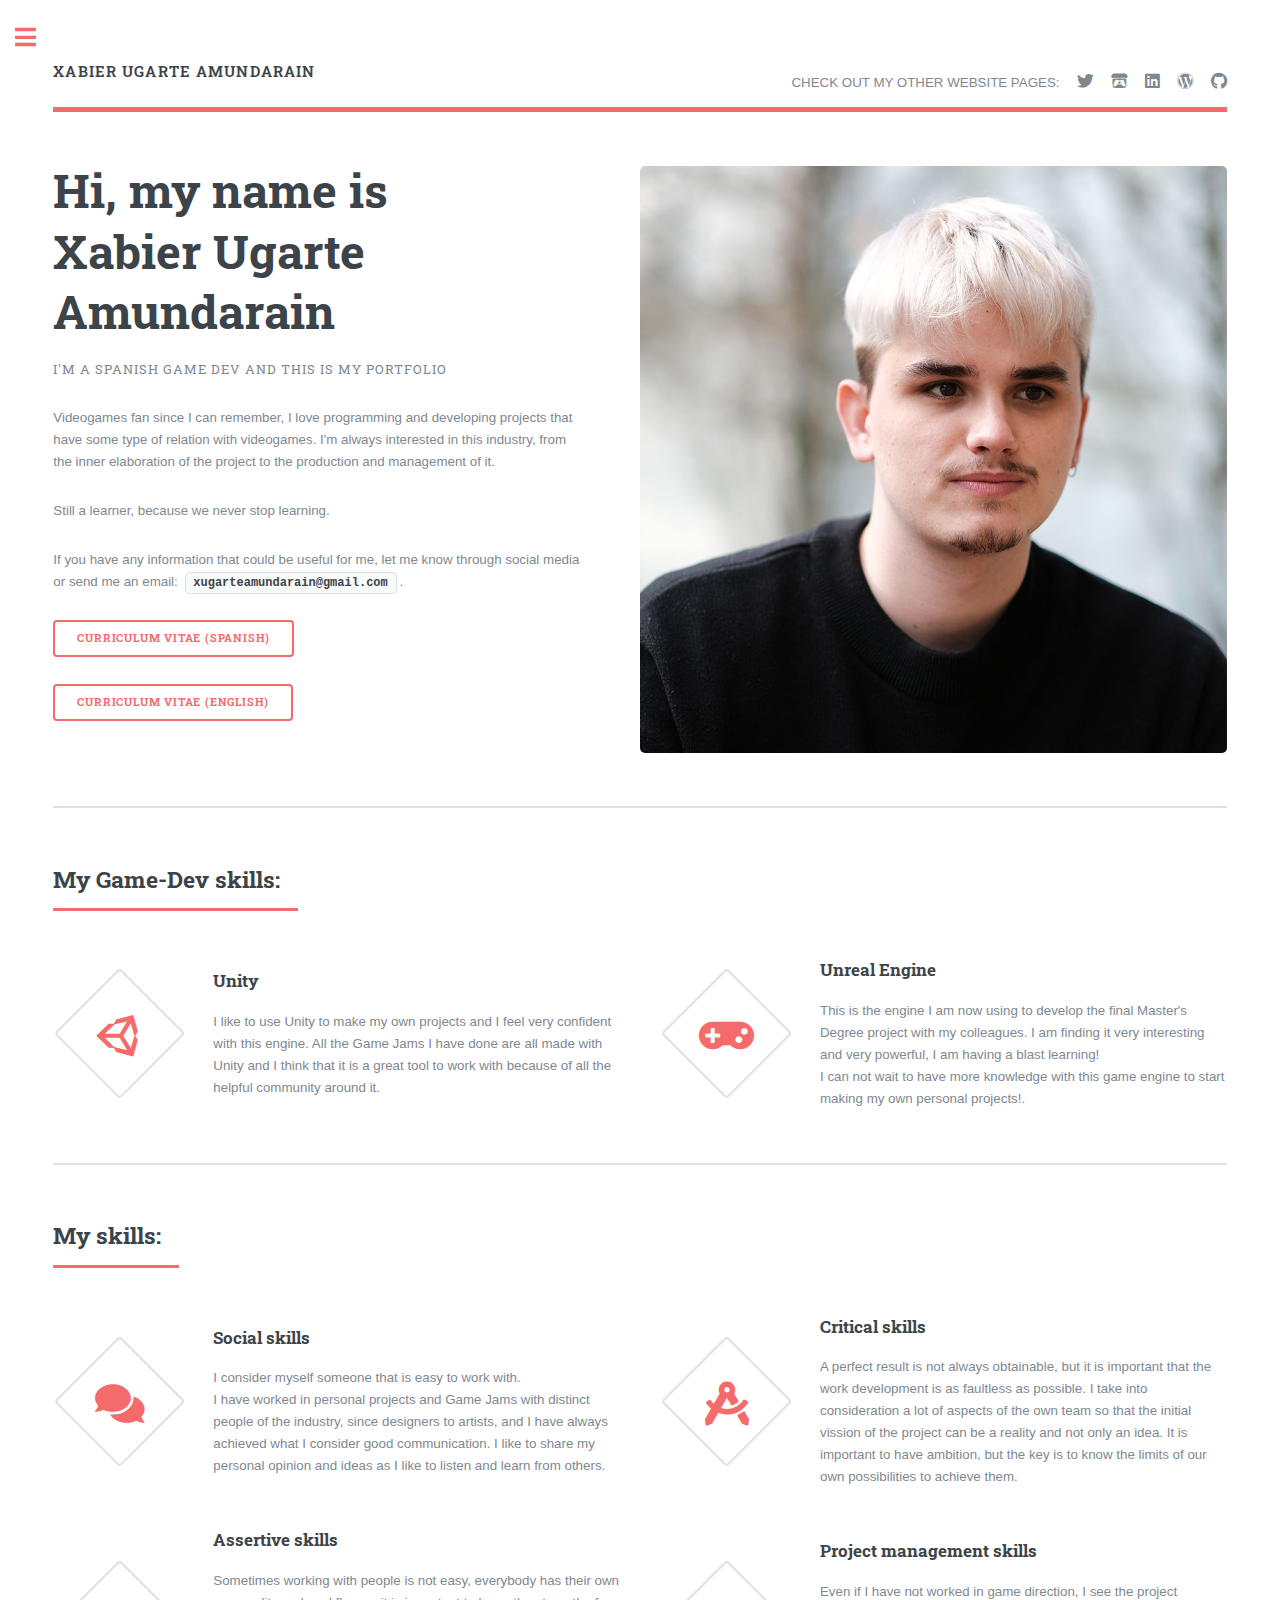
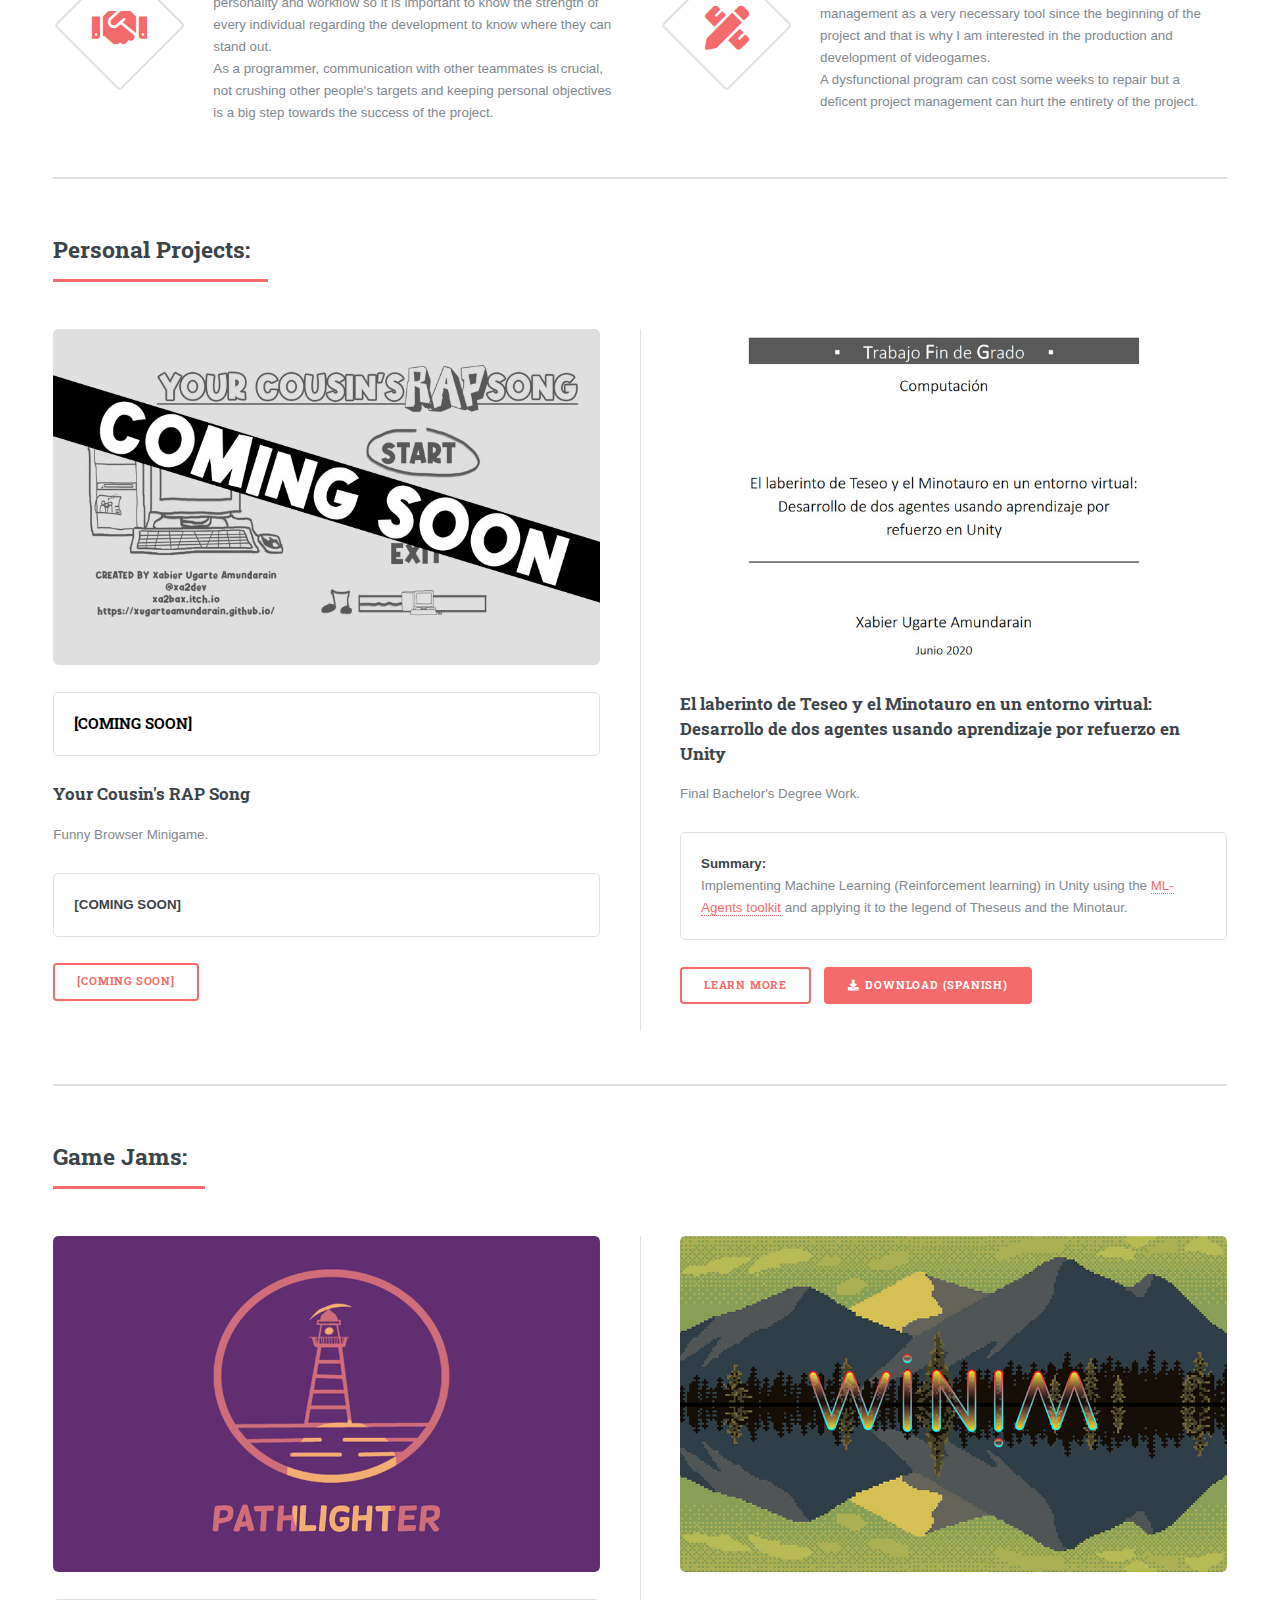
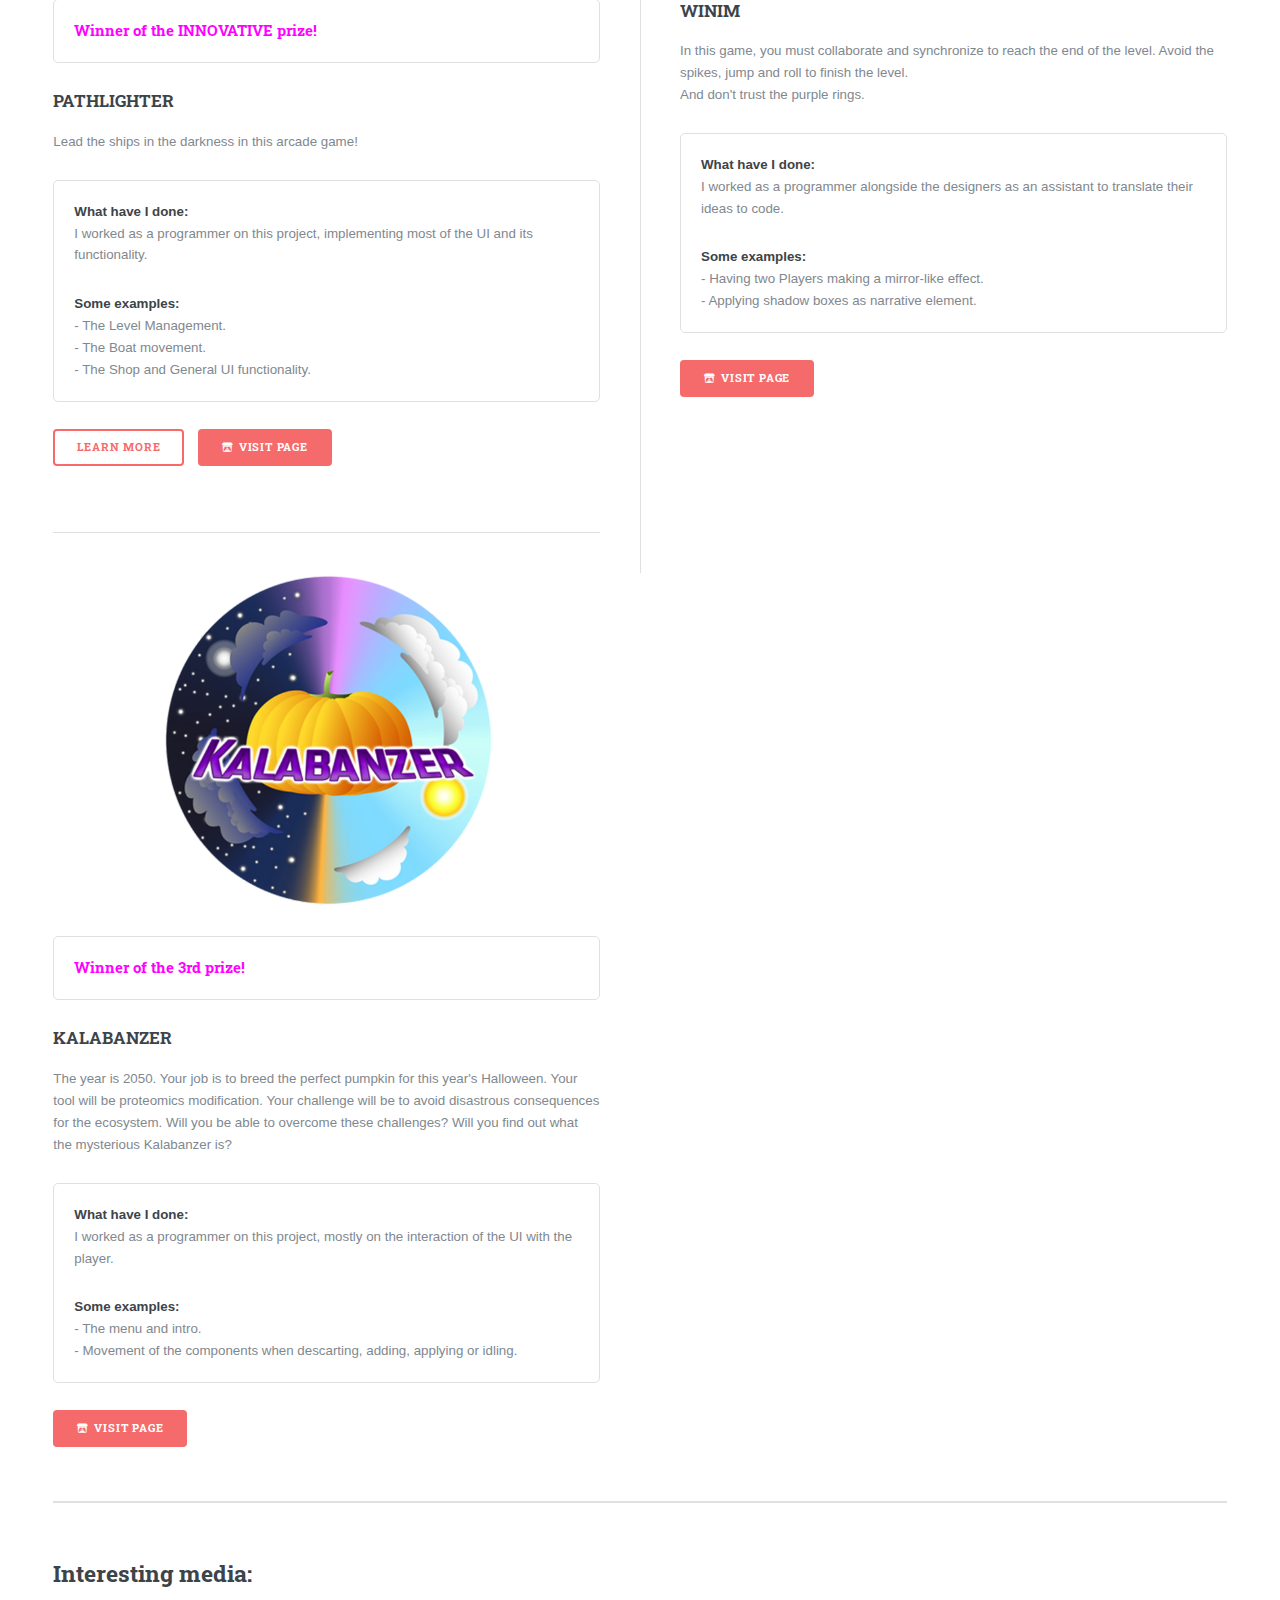
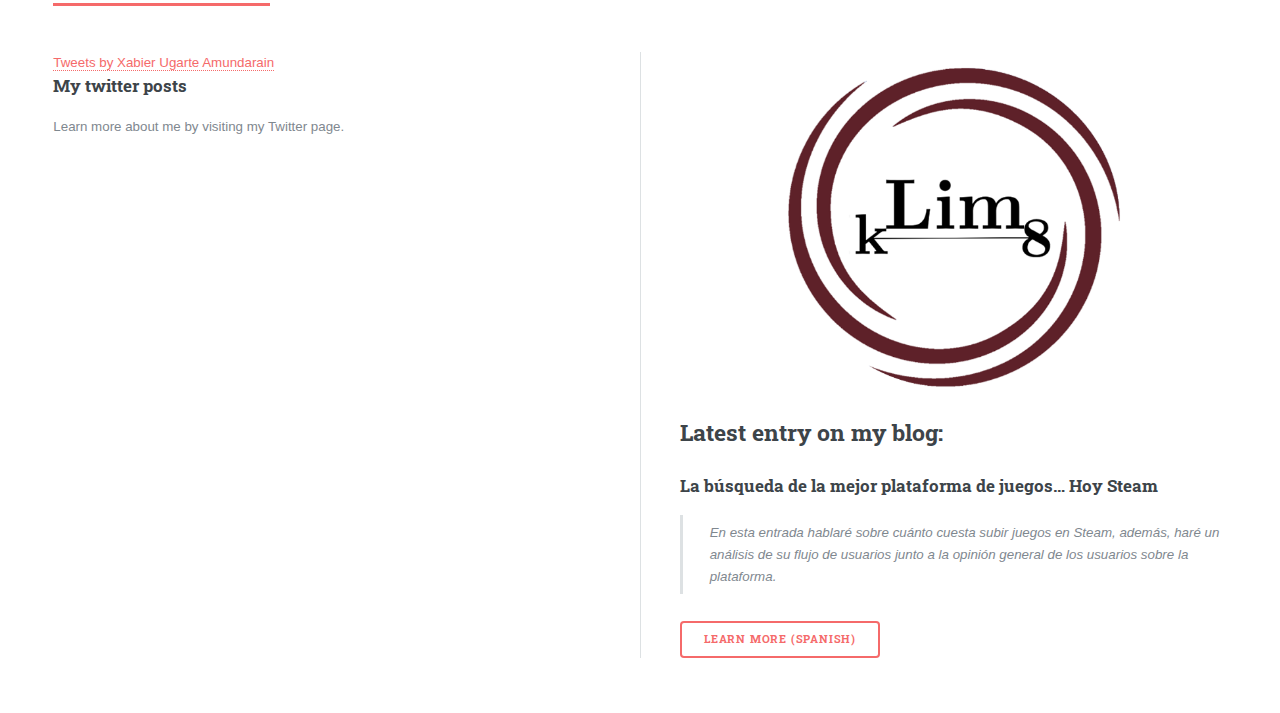
==== commit d3bd56e2: "Added new portfolio images, changed LEARN MORE buttons on some projects" ====
--- a/index.html
+++ b/index.html
@@ -61,9 +61,37 @@
                                 <li><a href="CV_english.html" class="button big">Curriculum Vitae (english)</a></li>
                             </ul>
                         </div>
-                        <span class="image object">
+                        <!-- <span class="image object">
                             <img src="images/Portfolio01.jpg" alt="" />
                         </span>
+						-->
+						<!-- Carousel-->
+						<span class="image object">
+							<div id="carouselExampleIndicators" class="carousel slide" data-ride="carousel">
+								<div class="carousel-inner">
+									<div class="carousel-item active">
+										<span>
+											<img src="images/Portfolio02.jpg" alt="" />
+										</span>
+									</div>
+									<div class="carousel-item">
+										<span>
+											<img src="images/Portfolio03.jpg" alt="" />
+										</span>
+									</div>
+									<div class="carousel-item">
+										<span>
+											<img src="images/Portfolio01.jpg" alt="" />
+										</span>
+									</div>
+									<div class="carousel-item">
+										<span>
+											<img src="images/Linkedln.jpg" alt="" />
+										</span>
+									</div>
+								</div>
+							</div>
+						</span>
                     </section>
                     <!--<div id="carouselExampleIndicators" class="carousel slide" data-ride="carousel">
       <ol class="carousel-indicators">
@@ -393,7 +421,7 @@
                                     <p><strong>Some examples:</strong> <br /> - Having two Players making a mirror-like effect.  <br /> - Applying shadow boxes as narrative element. </p>
                                 </div>
                                 <ul class="actions">
-                                    <li><a href="https://ac3po.itch.io/winim" class="button">Learn more</a></li>
+                                    <li><a href="https://ac3po.itch.io/winim" class="button primary icon brands fa-itch-io">Visit page</a></li>
                                 </ul>
                             </article>
                             <article>
@@ -408,7 +436,7 @@
                                     <p><strong>Some examples:</strong> <br /> - The menu and intro.  <br /> - Movement of the components when descarting, adding, applying or idling. </p>
                                 </div>
                                 <ul class="actions">
-                                    <li><a href="https://espermatogonia.itch.io/kalabanzer" class="button">Learn more</a></li>
+                                    <li><a href="https://espermatogonia.itch.io/kalabanzer" class="button primary icon brands fa-itch-io">Visit page</a></li>
                                 </ul>
                             </article>
                         </div>
@@ -452,7 +480,14 @@
                             <h2>Index</h2>
                         </header>
                         <ul>
-                            <li><a href="#banner">Who am I?</a></li>
+							<li>
+                                <span class="opener">Who am I?</span>
+                                <ul>
+                                    <li><a href="#banner">My description</a></li>
+                                    <li><a href="CV_spanish.html">Curriculum Vitae (Spanish)</a></li>
+                                    <li><a href="CV_english.html">Curriculum Vitae (English)</a></li>
+                                </ul>
+							</li>
                             <li>
                                 <span class="opener">Skills</span>
                                 <ul>
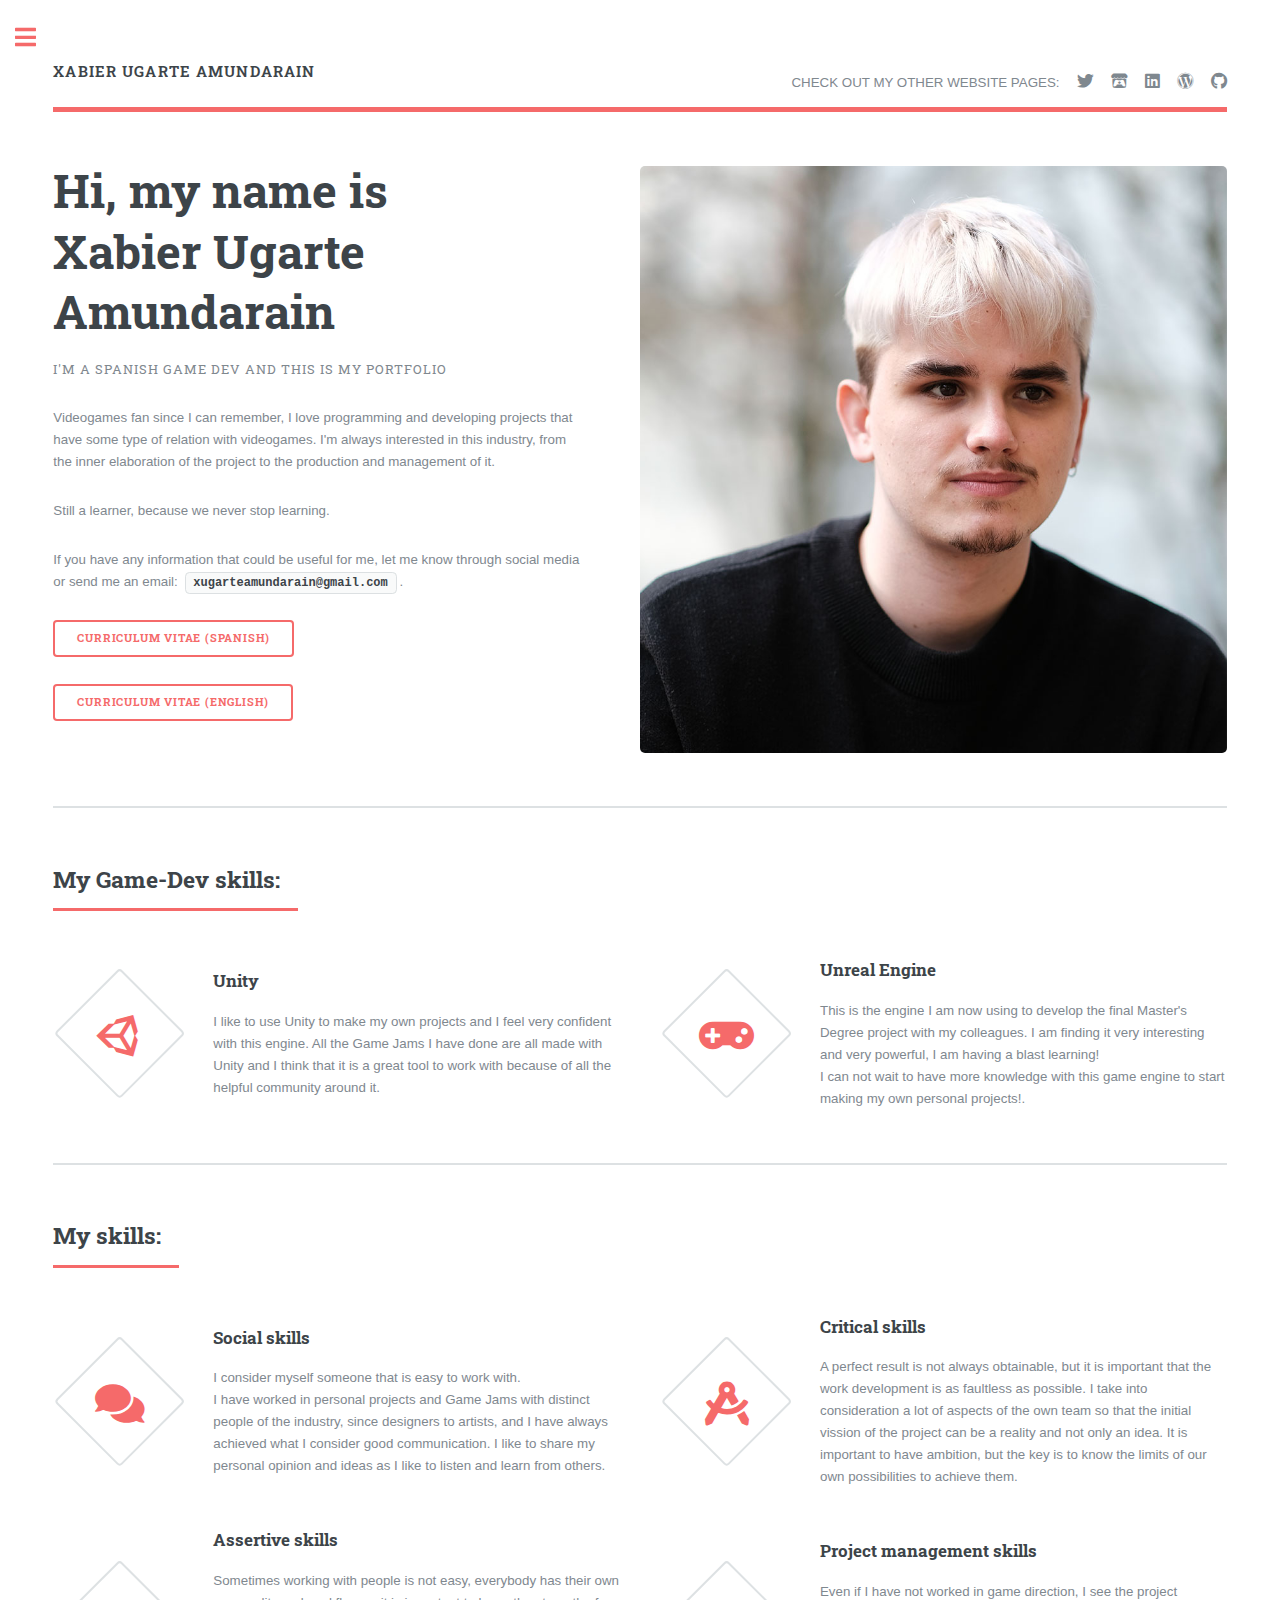
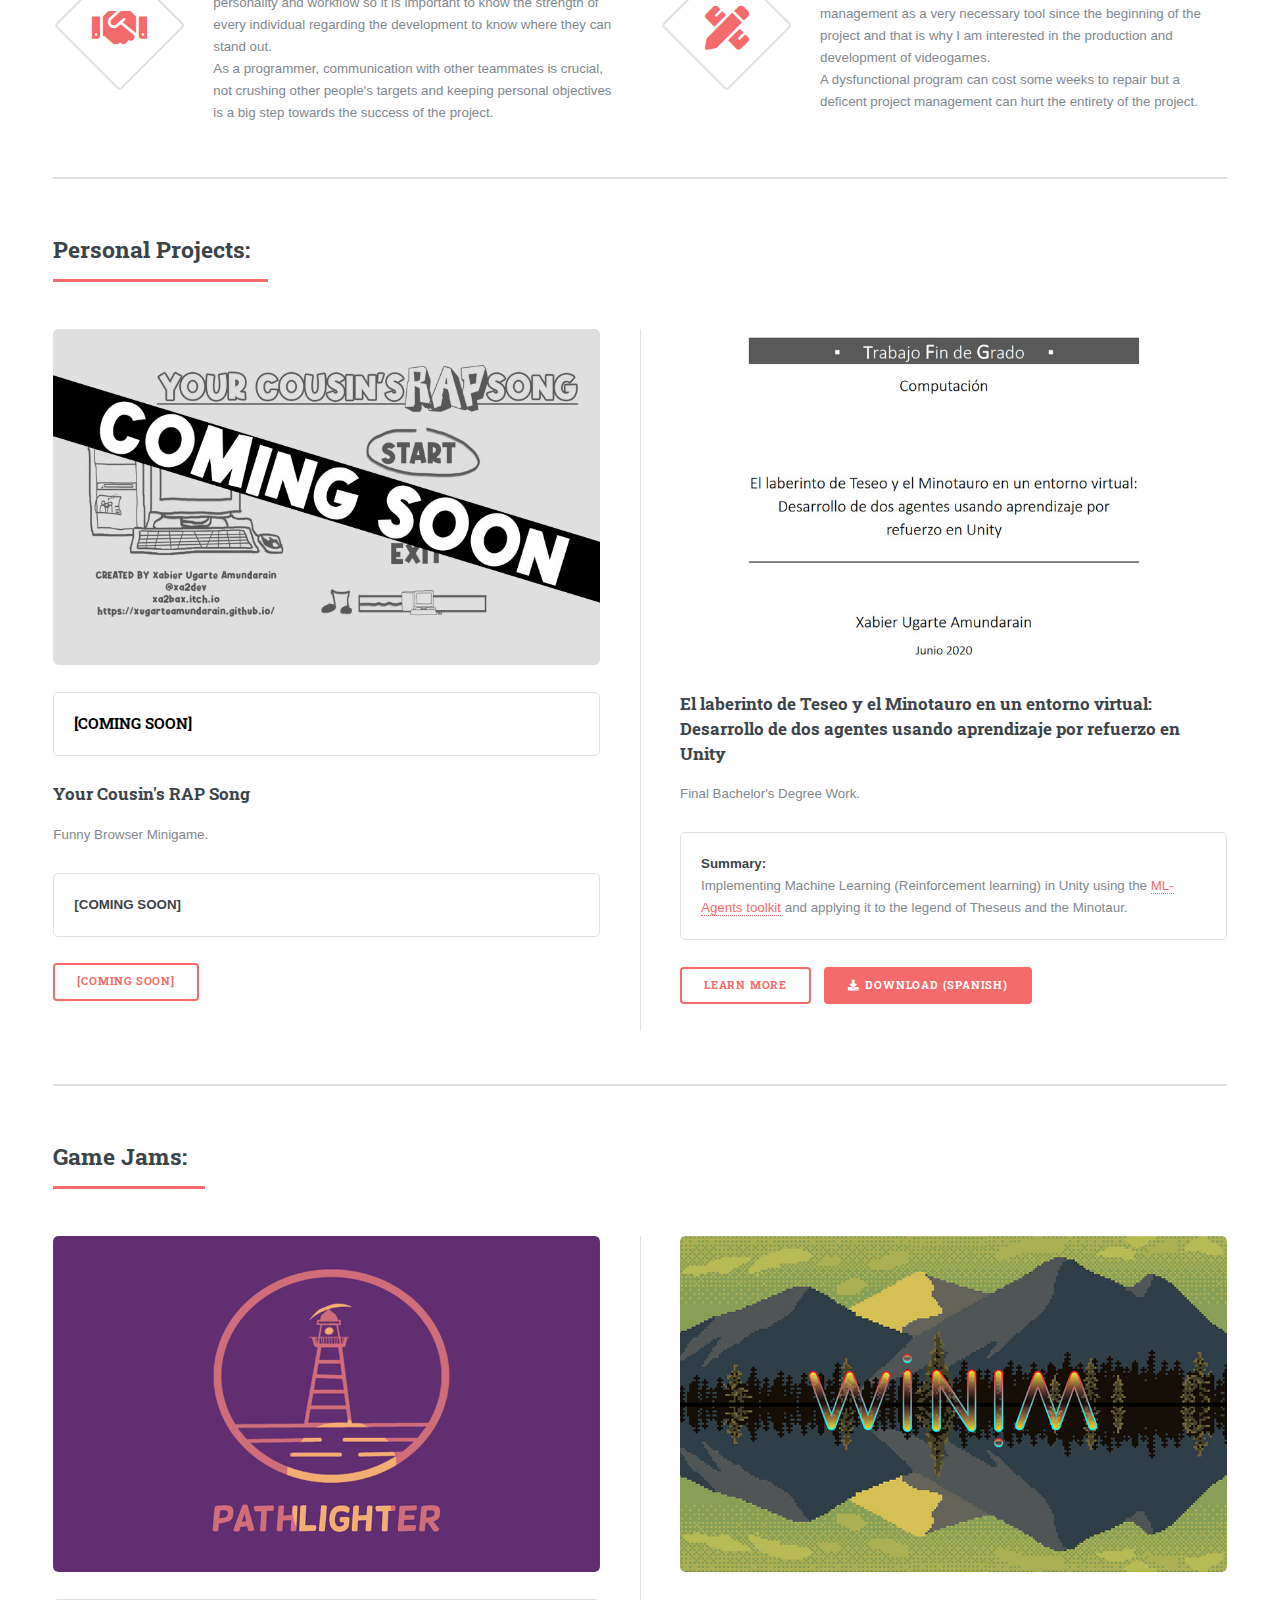
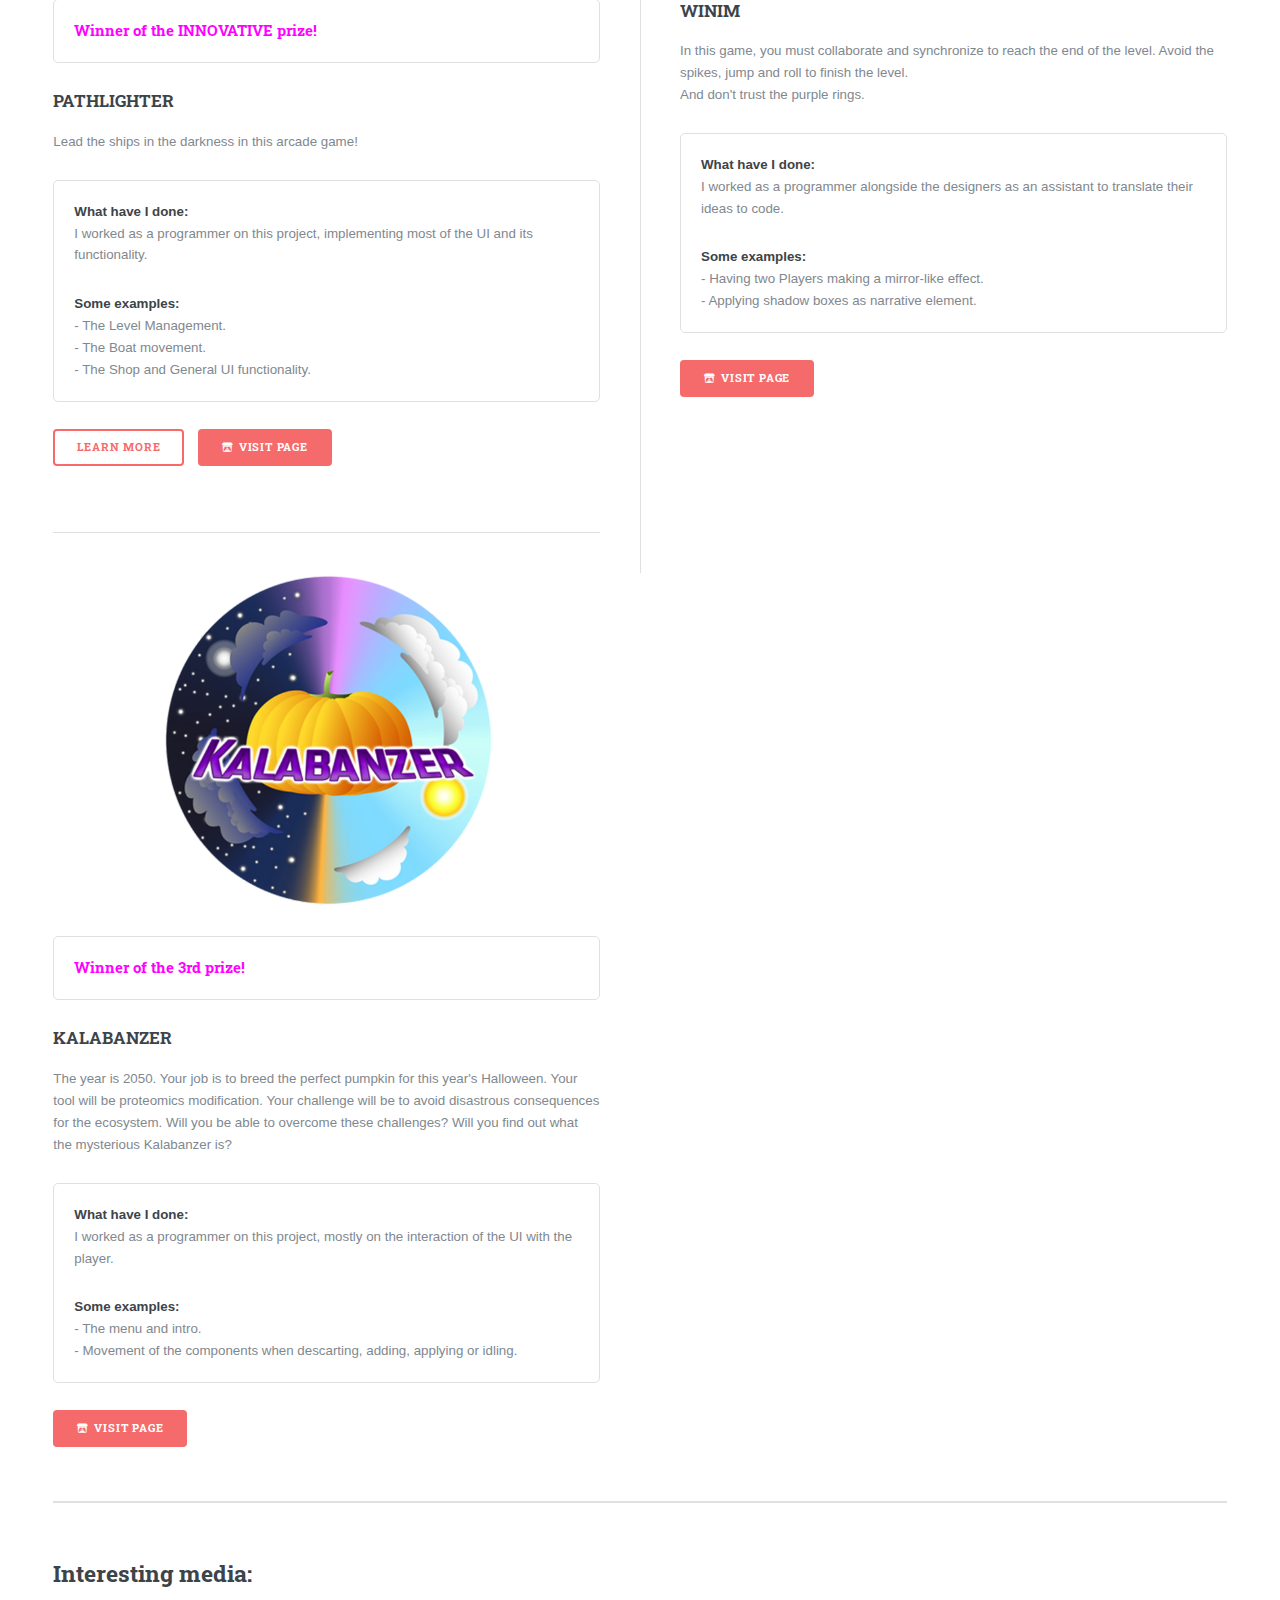
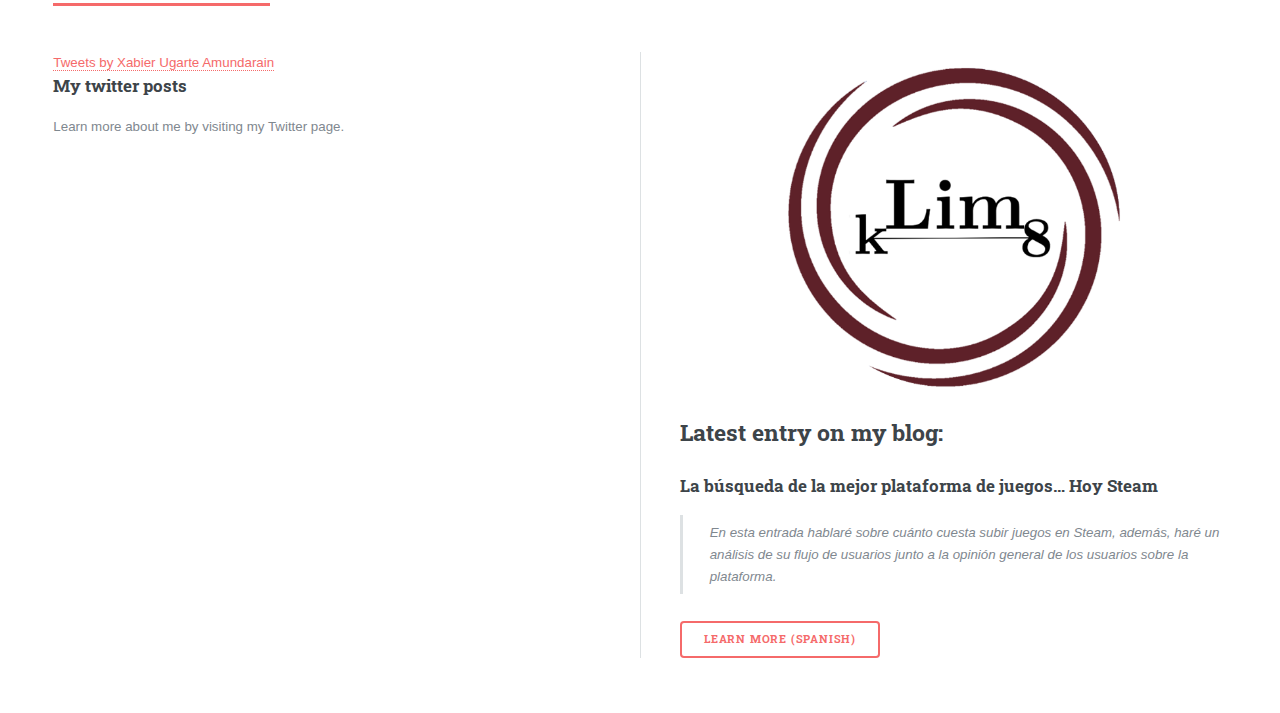
==== commit 3f69d2a5: "fixed image scale" ====
--- a/index.html
+++ b/index.html
@@ -61,11 +61,11 @@
                                 <li><a href="CV_english.html" class="button big">Curriculum Vitae (english)</a></li>
                             </ul>
                         </div>
-                        <!-- <span class="image object">
-                            <img src="images/Portfolio01.jpg" alt="" />
+                        <span class="image object">
+                            <img src="images/Portfolio02.jpg" alt="" />
                         </span>
-						-->
 						<!-- Carousel-->
+						<!-- 
 						<span class="image object">
 							<div id="carouselExampleIndicators" class="carousel slide" data-ride="carousel">
 								<div class="carousel-inner">
@@ -92,6 +92,7 @@
 								</div>
 							</div>
 						</span>
+						-->
                     </section>
                     <!--<div id="carouselExampleIndicators" class="carousel slide" data-ride="carousel">
       <ol class="carousel-indicators">
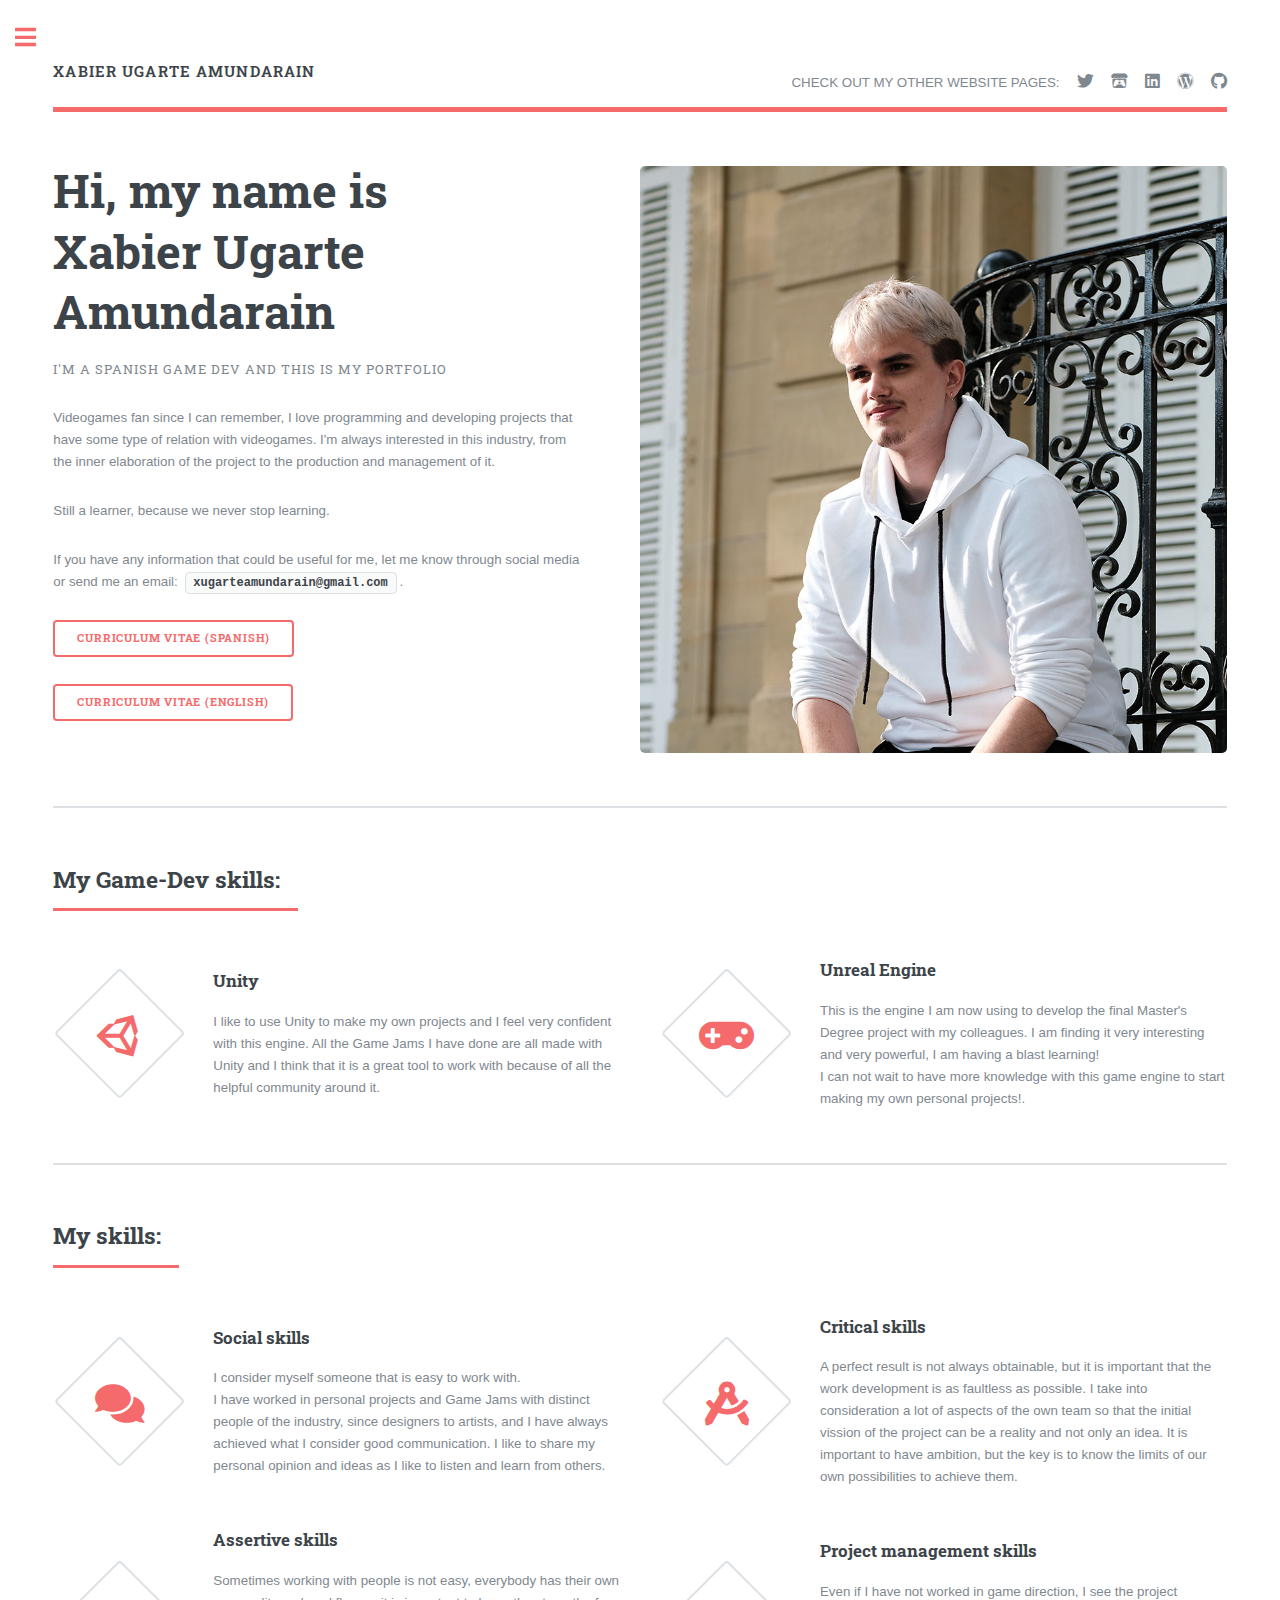
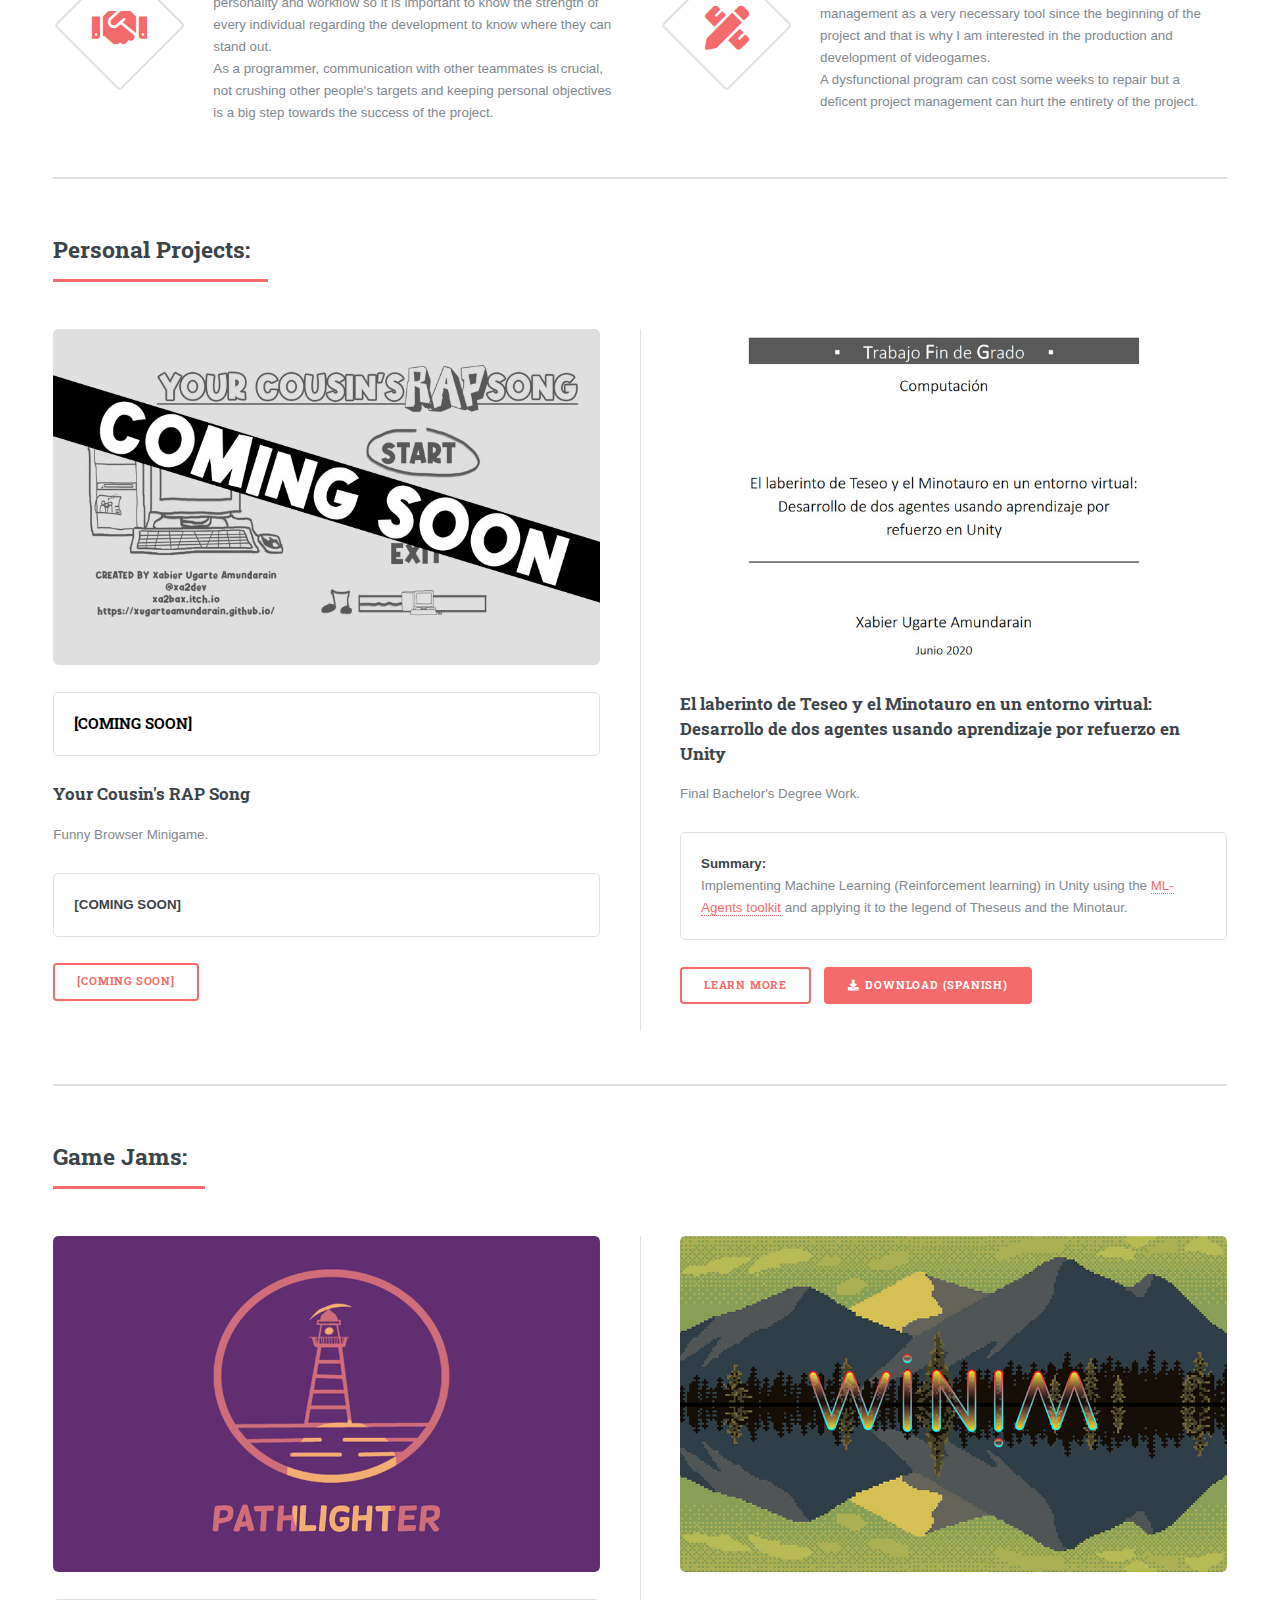
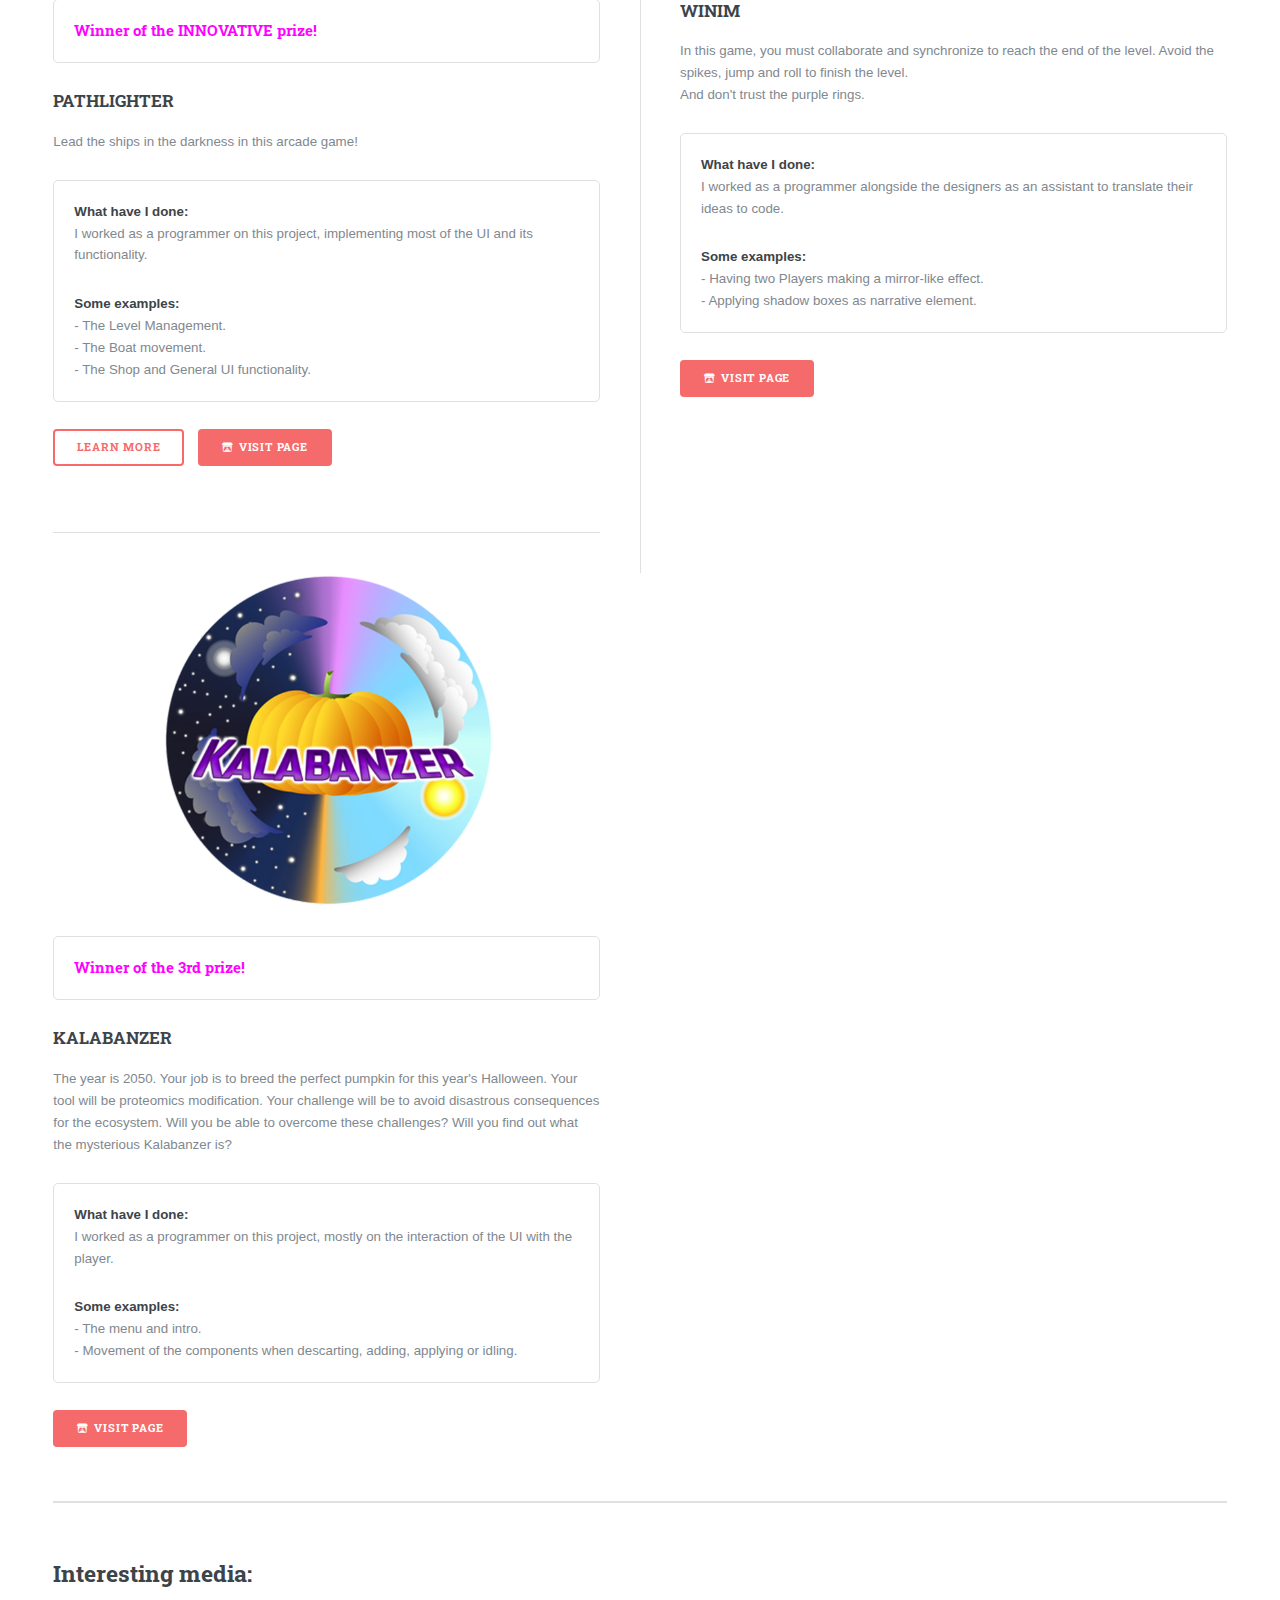
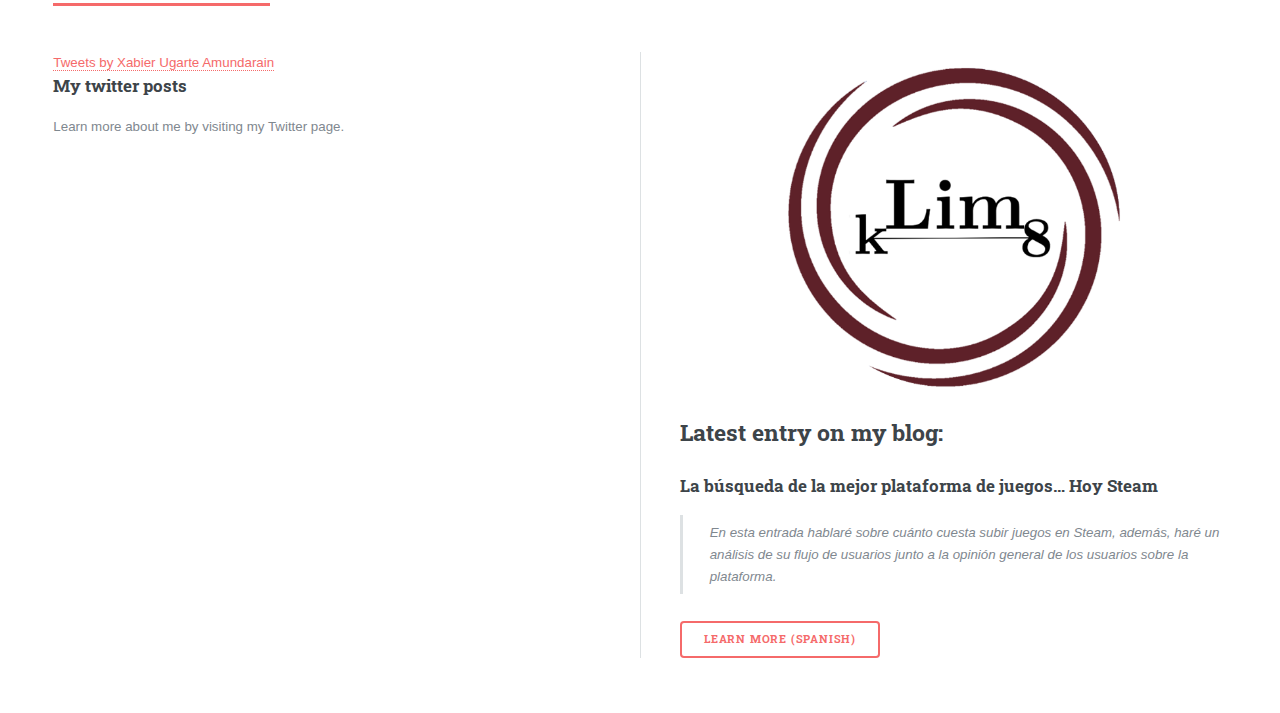
==== commit 0d614283: "Changed first image" ====
--- a/index.html
+++ b/index.html
@@ -62,7 +62,7 @@
                             </ul>
                         </div>
                         <span class="image object">
-                            <img src="images/Portfolio02.jpg" alt="" />
+                            <img src="images/Portfolio03.jpg" alt="" />
                         </span>
 						<!-- Carousel-->
 						<!-- 
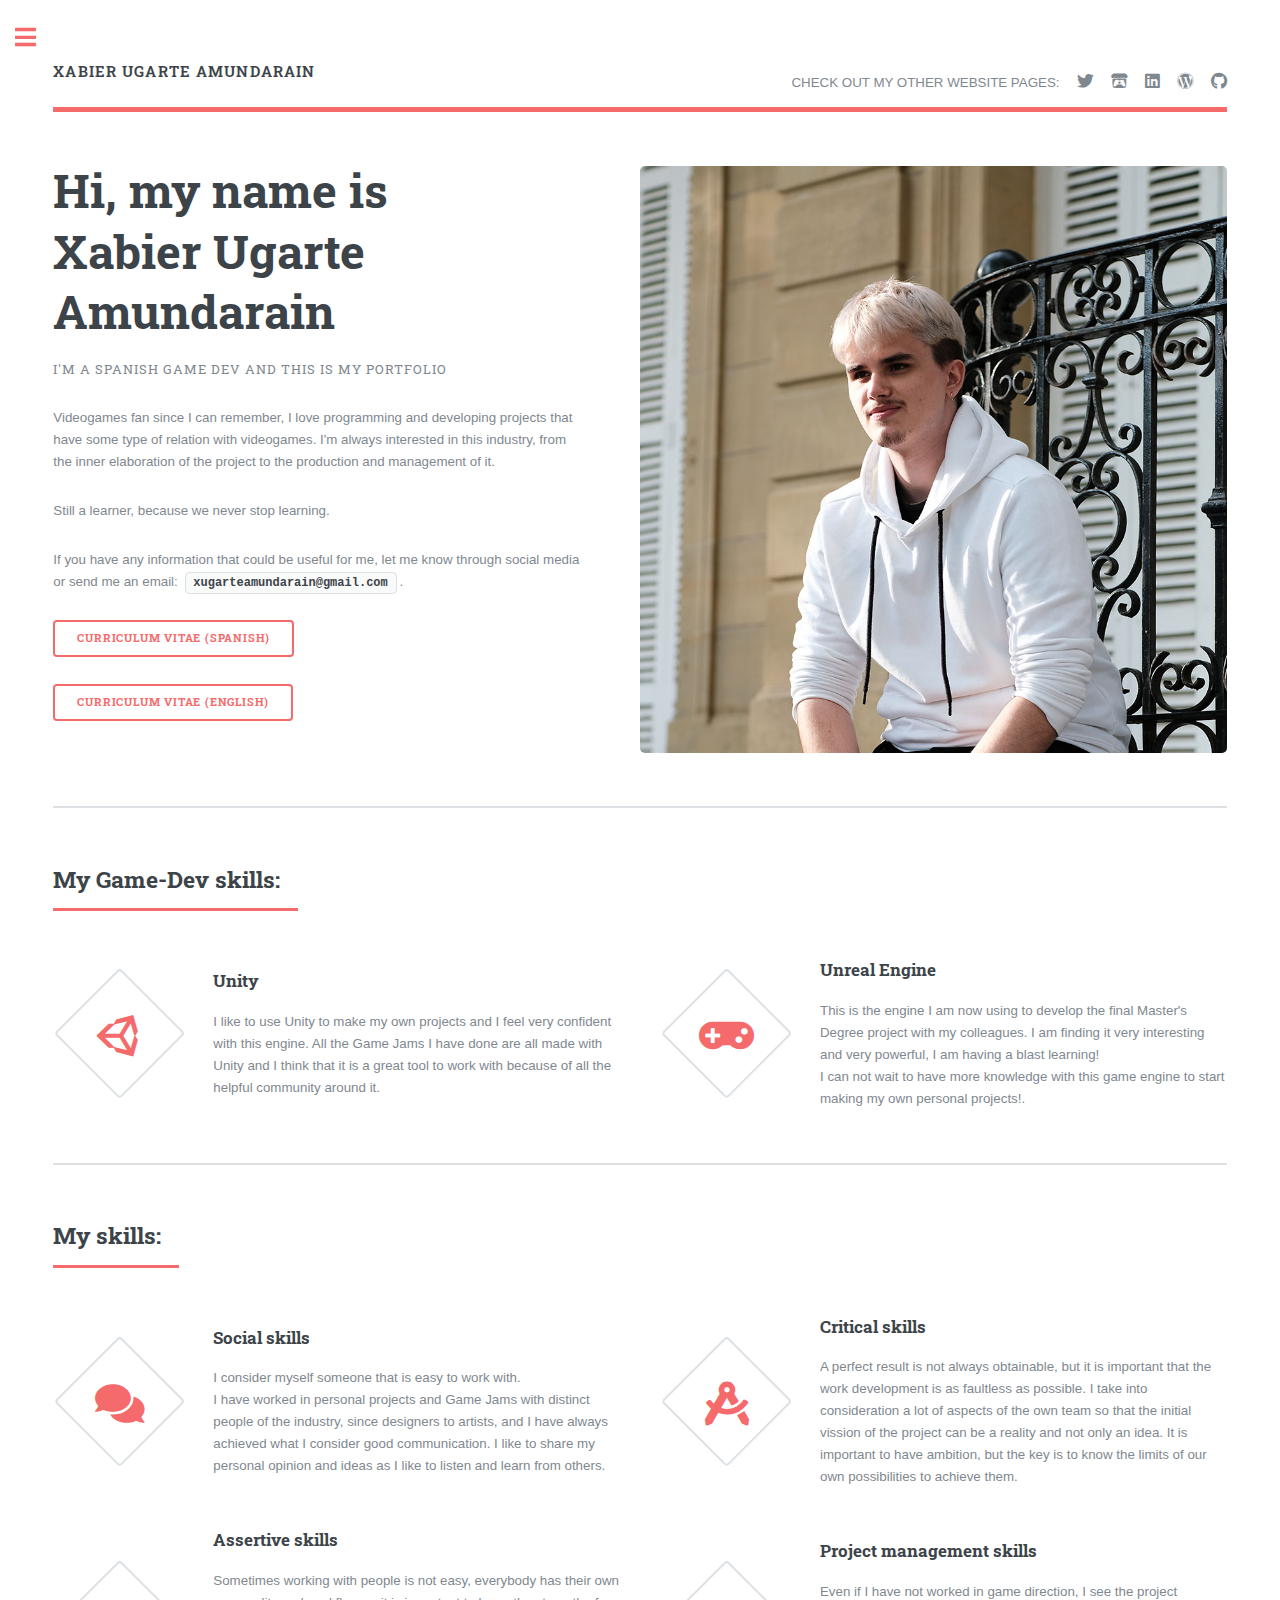
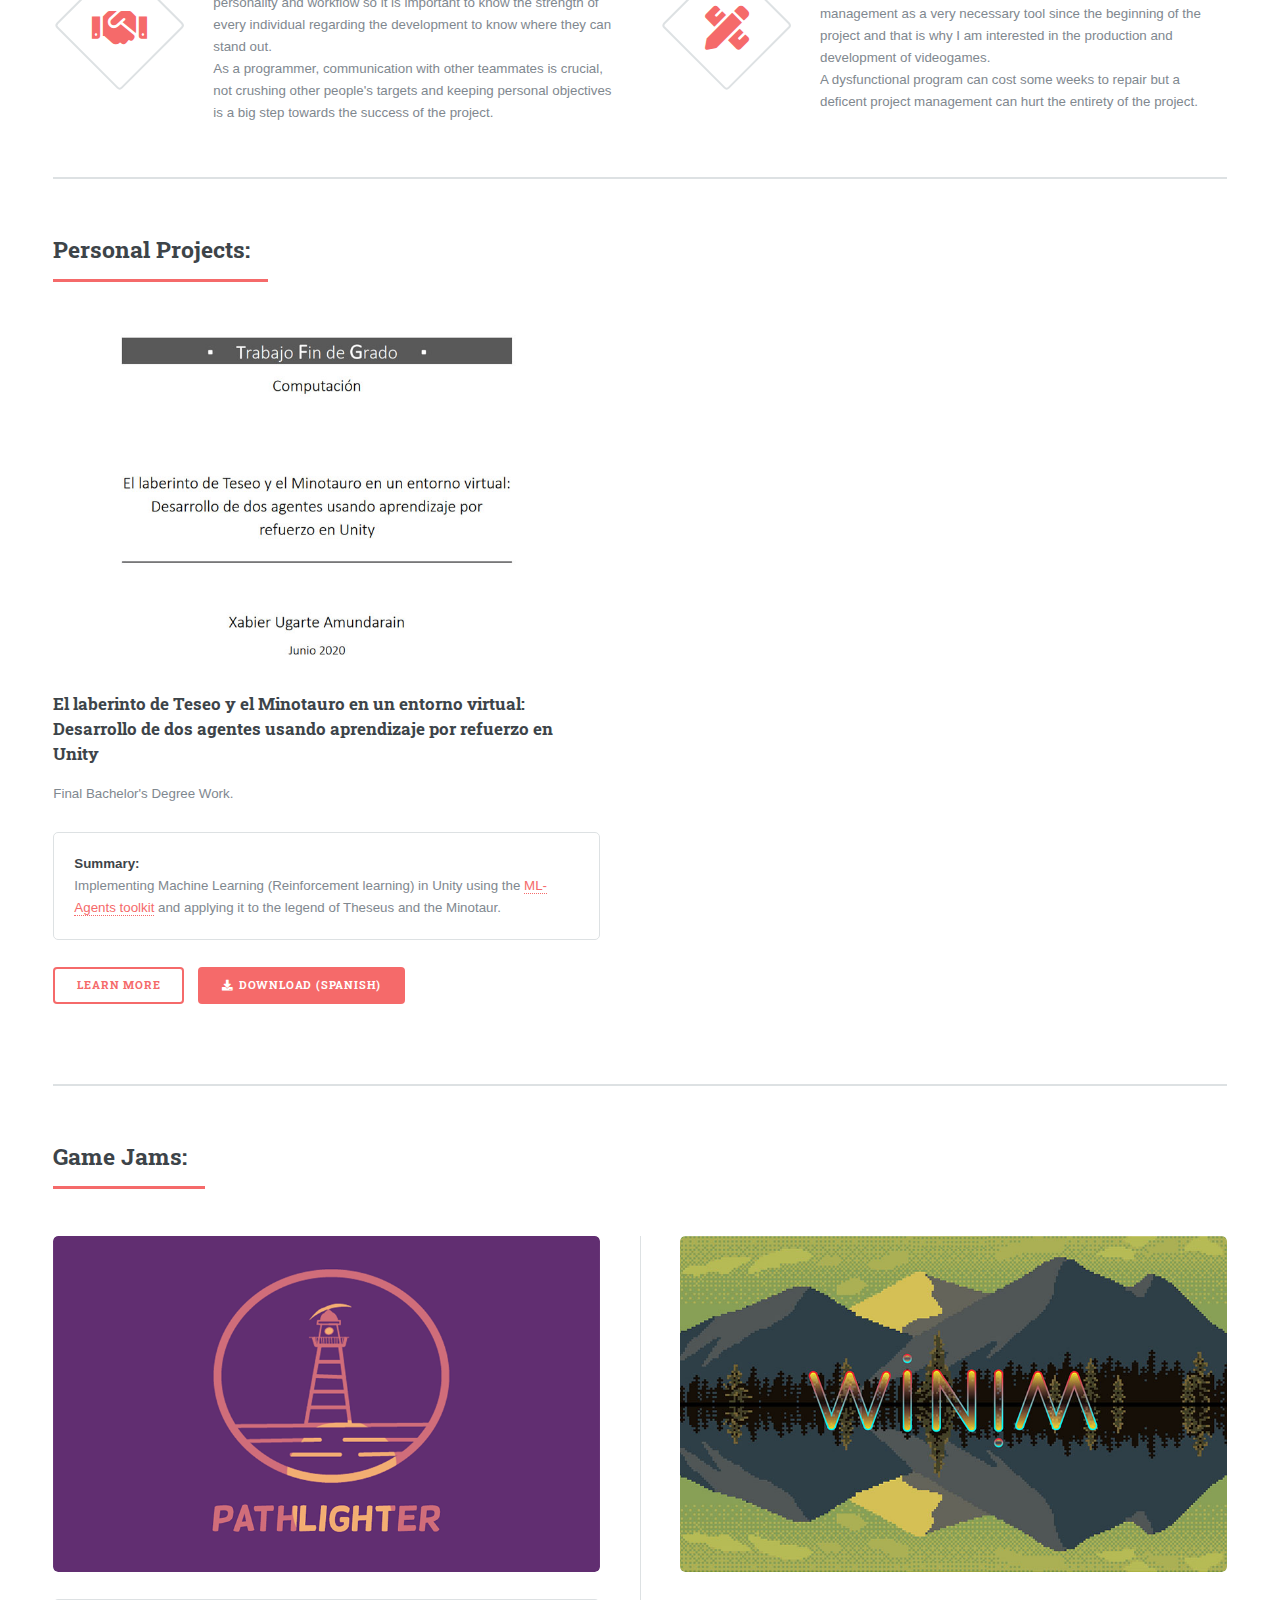
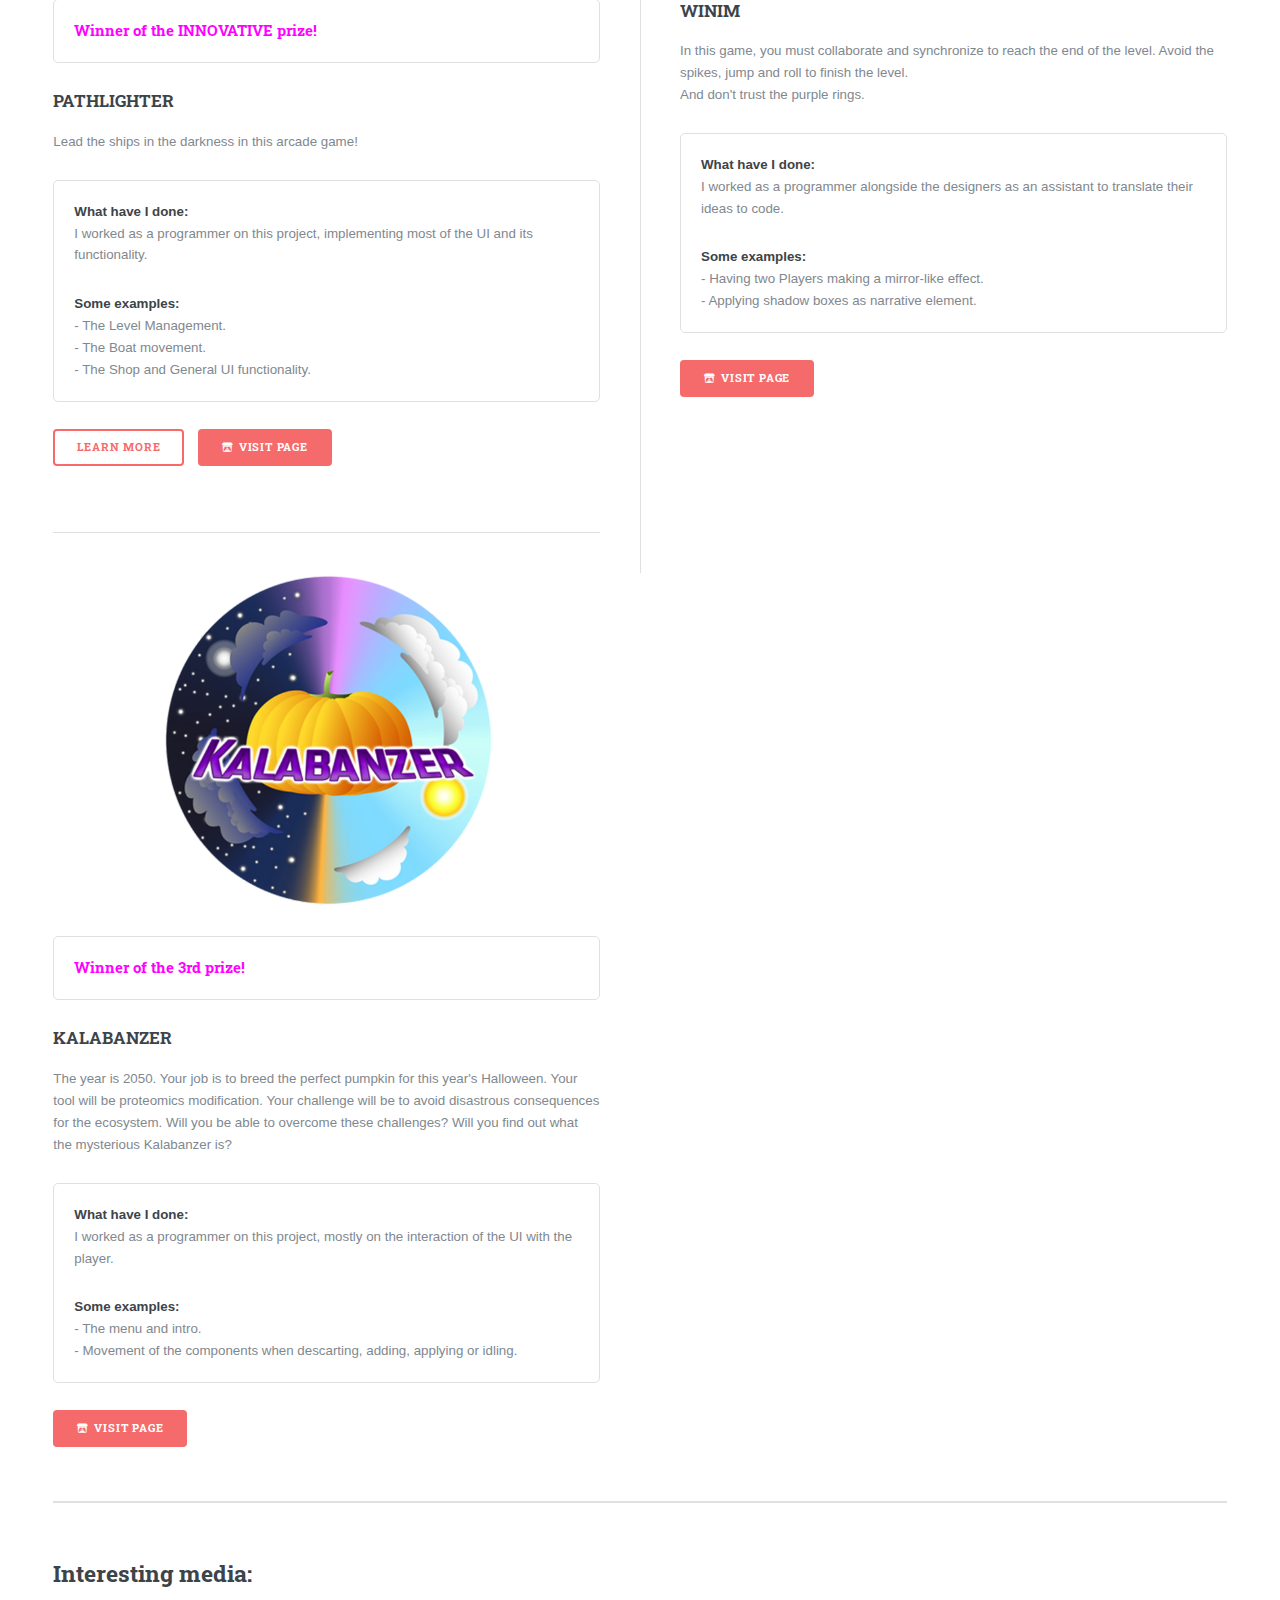
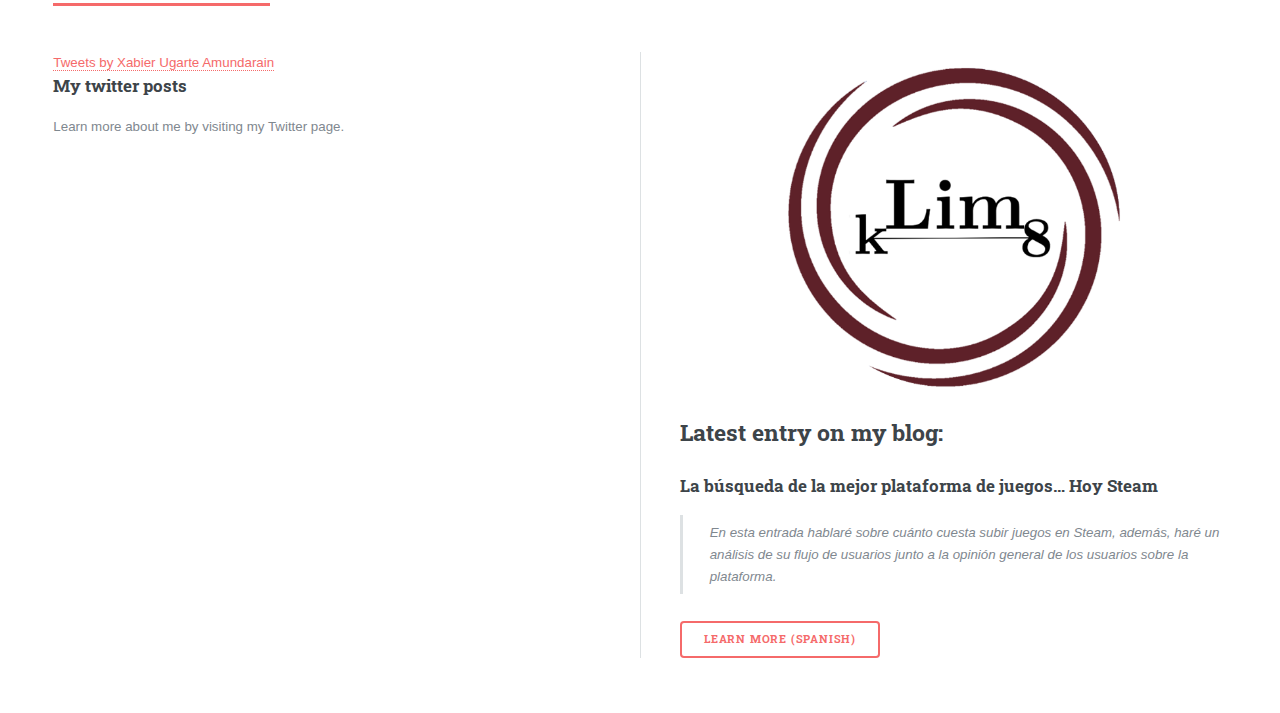
==== commit abe3cff4: "Commented YourCousinsRapSong" ====
--- a/index.html
+++ b/index.html
@@ -210,6 +210,7 @@
                             <h2>Personal Projects: </h2>
                         </header>
                         <div class="posts">
+						<!--
                             <article>
                                 <a class="image"><img src="images/projects/YourCousinsRapSong.jpg" alt="" /></a>
                                 <div class="box">
@@ -224,6 +225,7 @@
                                     <li><a class="button">[COMING SOON]</a></li>
                                 </ul>
                             </article>
+						-->
                             <article>
                                 <a href="https://addi.ehu.es/bitstream/handle/10810/48807/TFG.UgarteAmundarain.Memoria.pdf?sequence=1&isAllowed=y" class="image"><img src="images/projects/TFG.jpg" alt="" /></a>
                                 <h3>
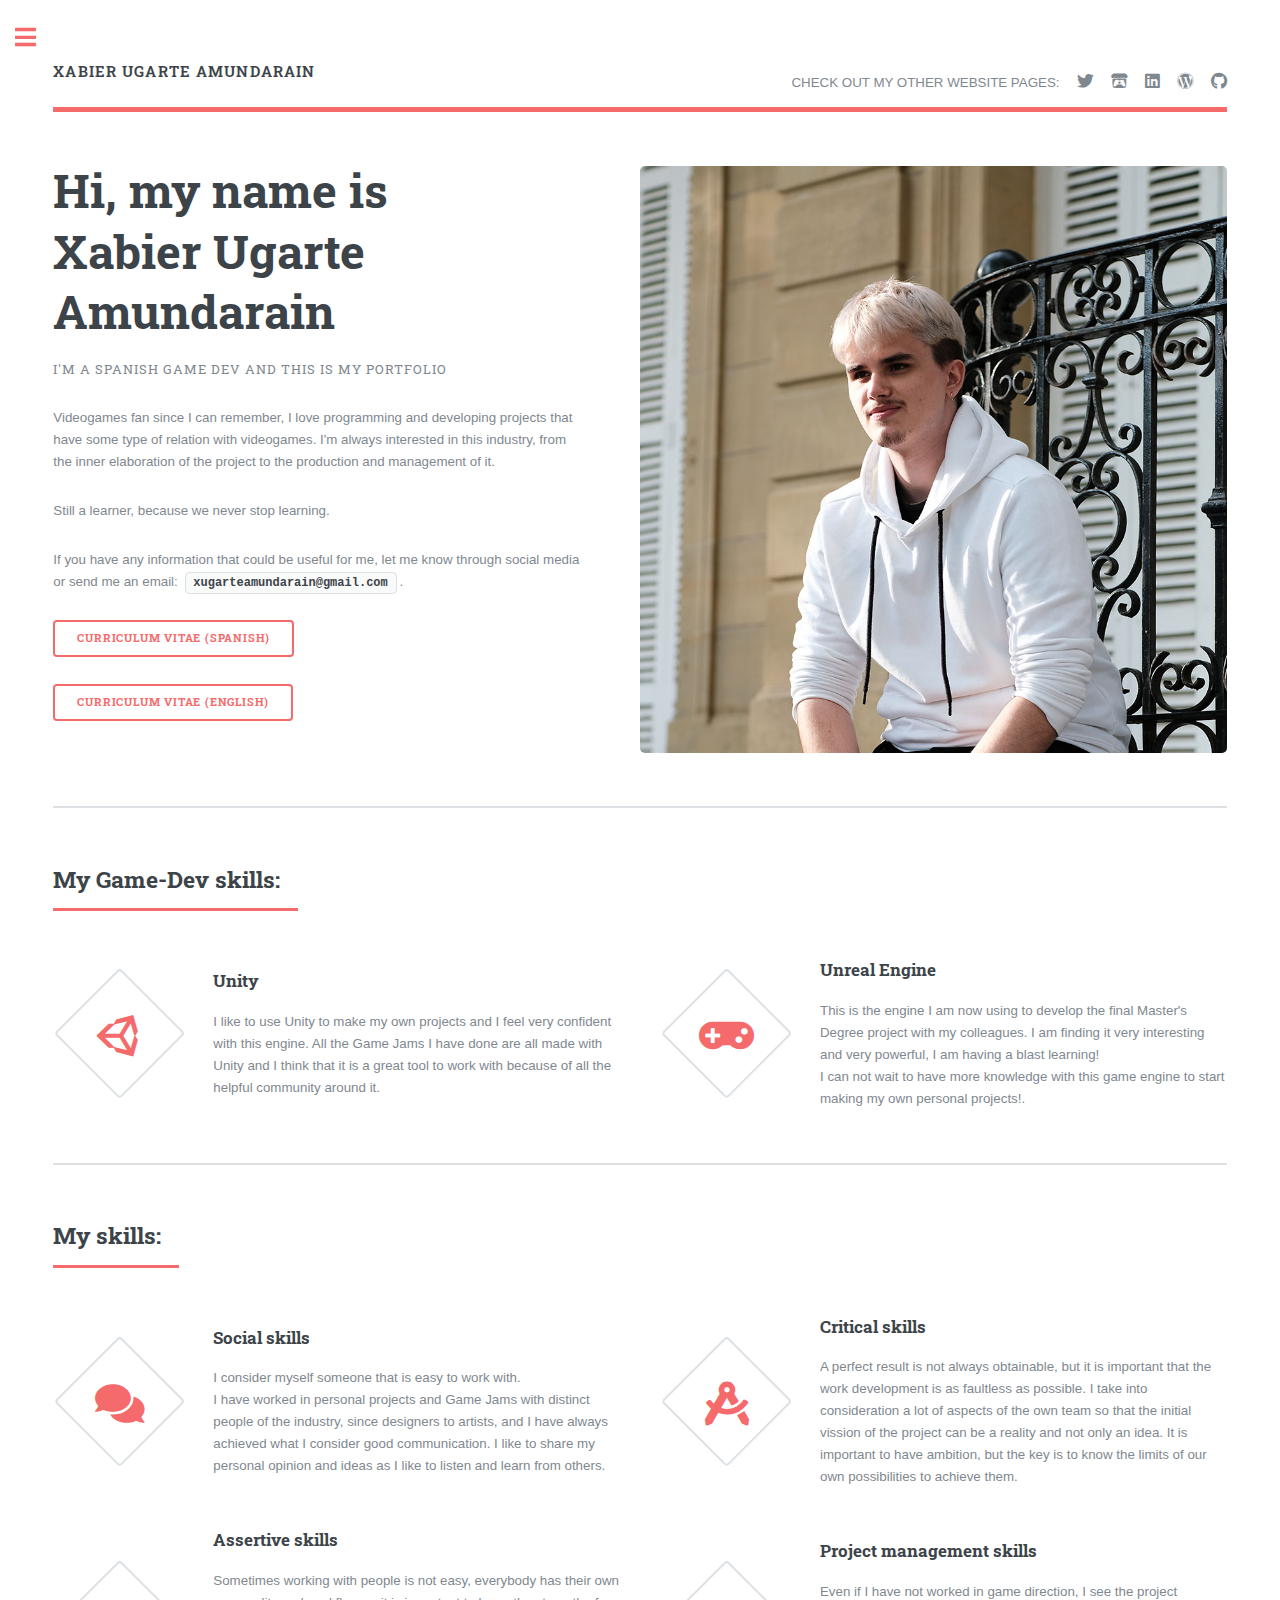
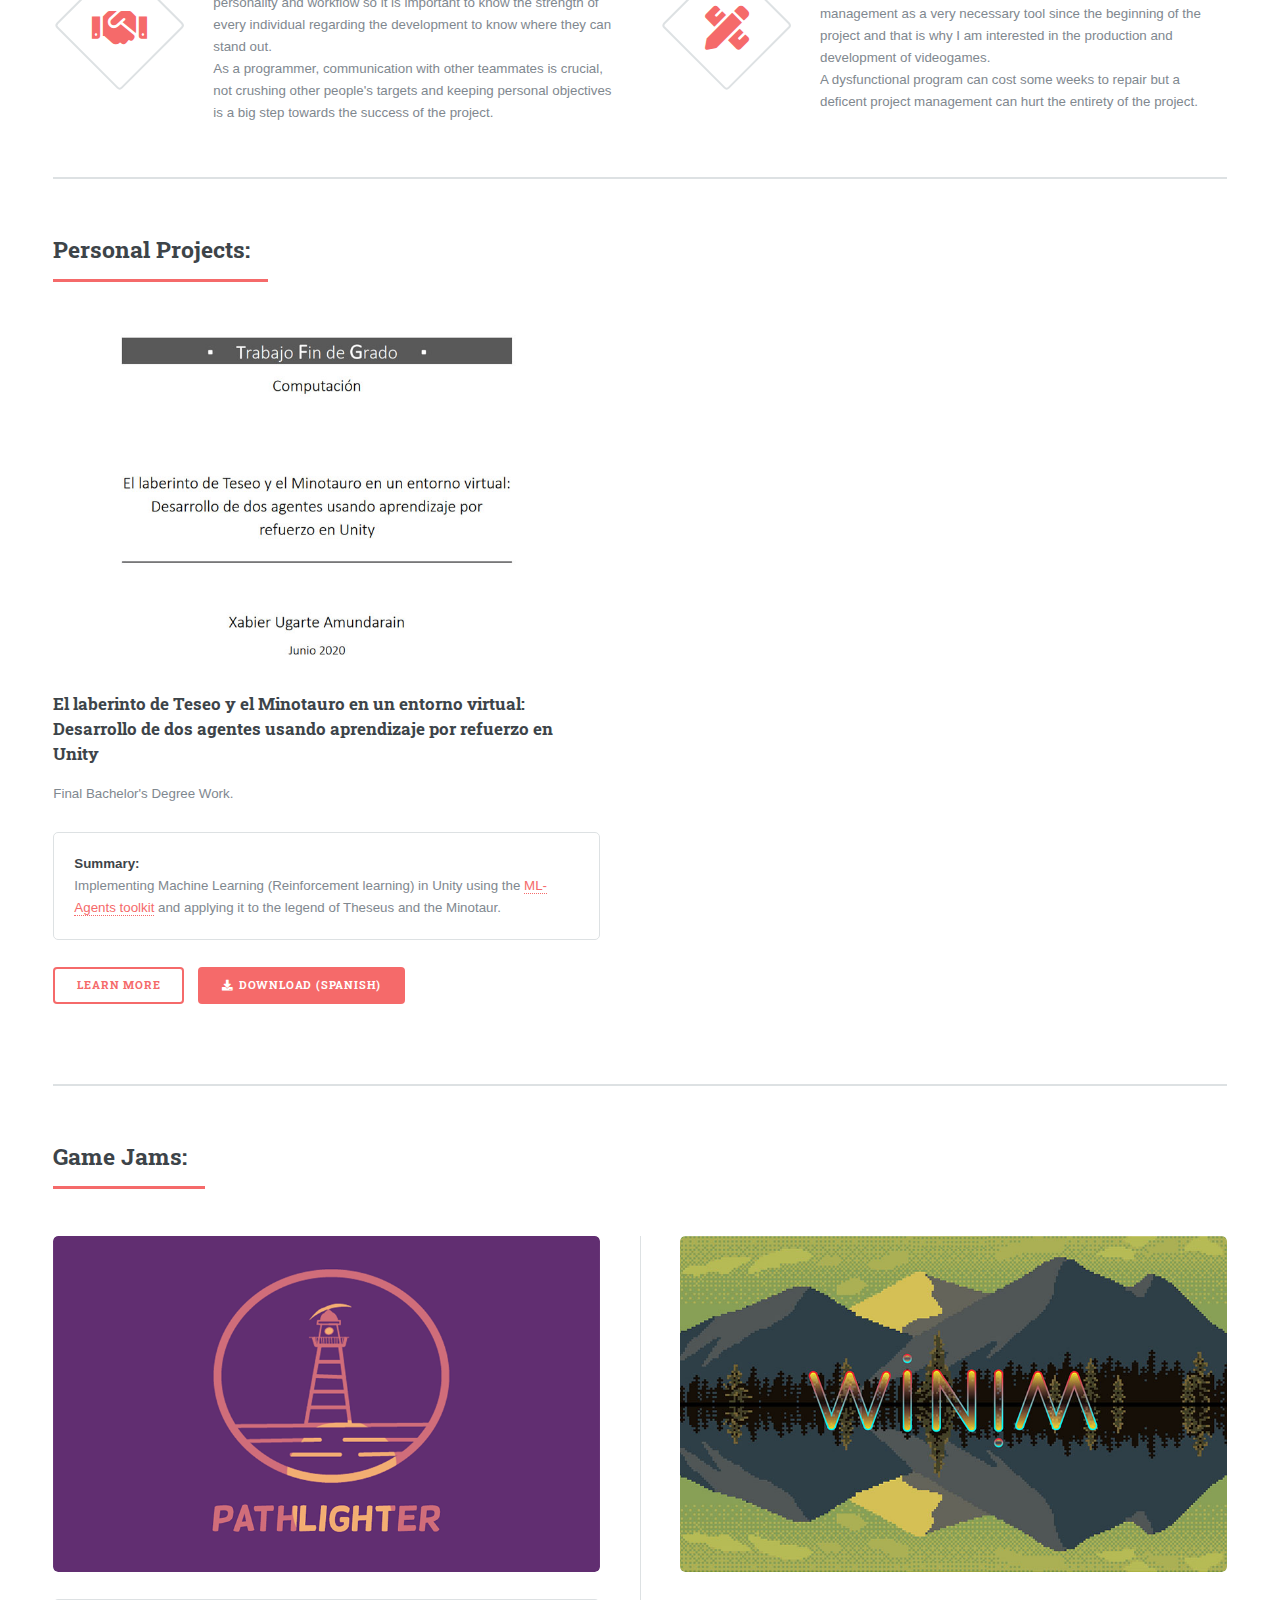
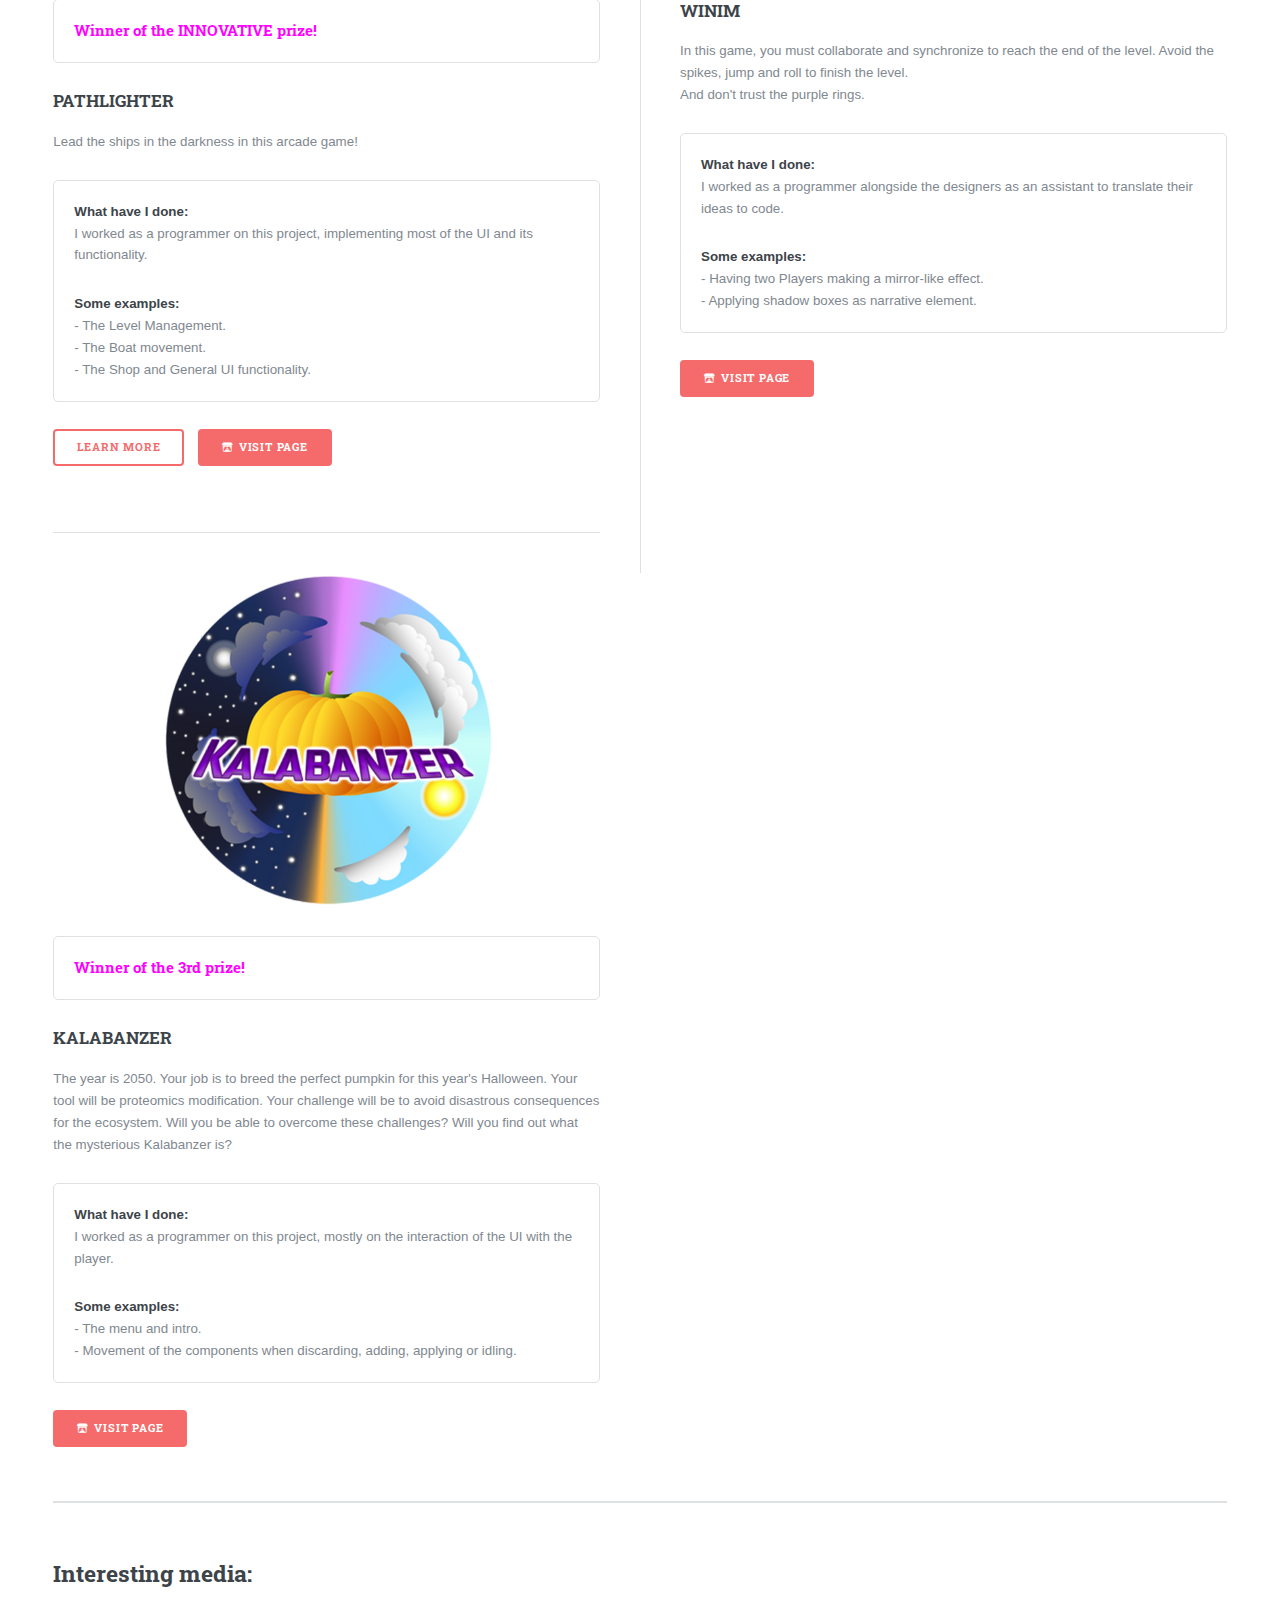
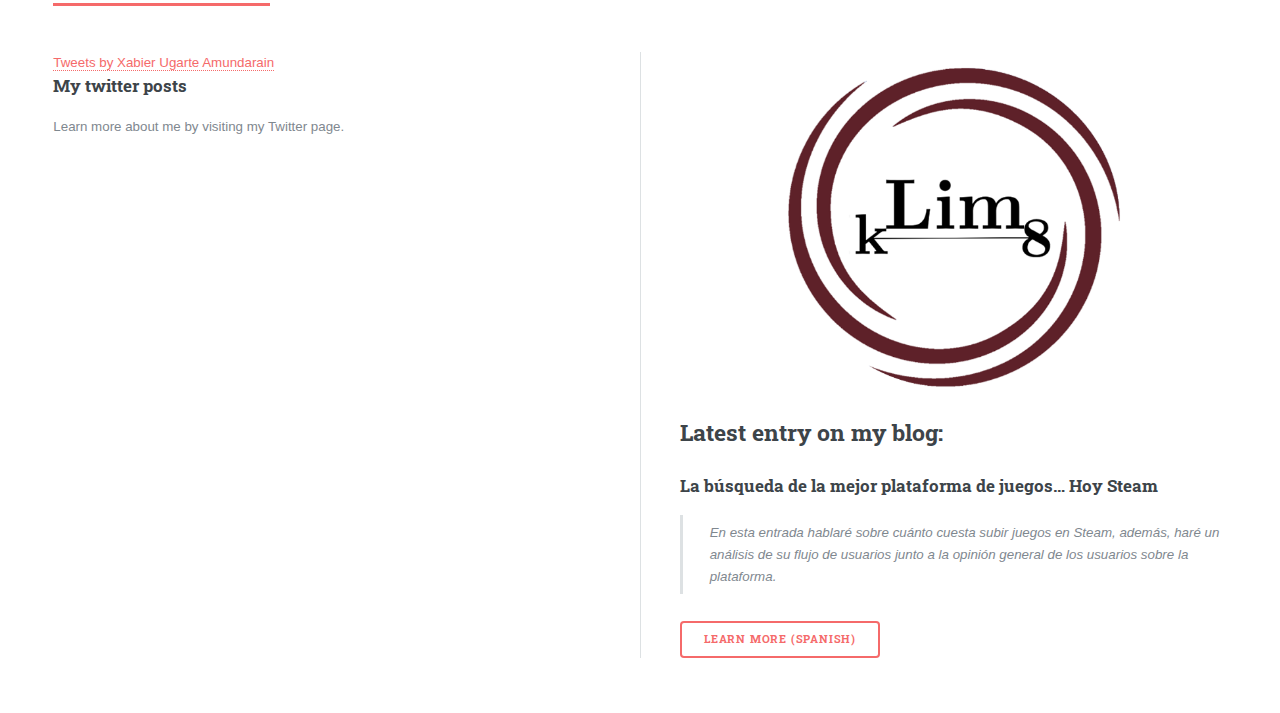
==== commit 3adc7dff: "Some syntaxis fixes and PDF" ====
--- a/index.html
+++ b/index.html
@@ -368,7 +368,7 @@
 																<h5>The amazing and talented programmer <a href="https://www.linkedin.com/in/miguel-lentisco/" style="color:#ff0000;">Miguel Lentisco</a>.</h5>
 																<br />
 																<h4>Designers:</h4>
-																<h5>The dexterous designer <a href="https://miguellentisco.itch.io/" style="color:#ff0000;">Miguel Rodríguez</a>.</h5>
+																<h5>The dexterous designer <a href="https://migrv.itch.io/" style="color:#ff0000;">Miguel Rodríguez</a>.</h5>
 																<h5>The skilled level designer <a href="https://sites.google.com/view/mariana-orihuela/inicio?authuser=0" style="color:#ff0000;">Mariana Orihuela</a>.</h5>
 																<br />
 																<h4>3D Art:</h4>
@@ -436,7 +436,7 @@
                                 <p> The year is 2050. Your job is to breed the perfect pumpkin for this year's Halloween. Your tool will be proteomics modification. Your challenge will be to avoid disastrous consequences for the ecosystem. Will you be able to overcome these challenges? Will you find out what the mysterious Kalabanzer is?</p>
                                 <div class="box">
                                     <p><strong>What have I done:</strong> <br /> I worked as a programmer on this project, mostly on the interaction of the UI with the player.</p>
-                                    <p><strong>Some examples:</strong> <br /> - The menu and intro.  <br /> - Movement of the components when descarting, adding, applying or idling. </p>
+                                    <p><strong>Some examples:</strong> <br /> - The menu and intro.  <br /> - Movement of the components when discarding, adding, applying or idling. </p>
                                 </div>
                                 <ul class="actions">
                                     <li><a href="https://espermatogonia.itch.io/kalabanzer" class="button primary icon brands fa-itch-io">Visit page</a></li>
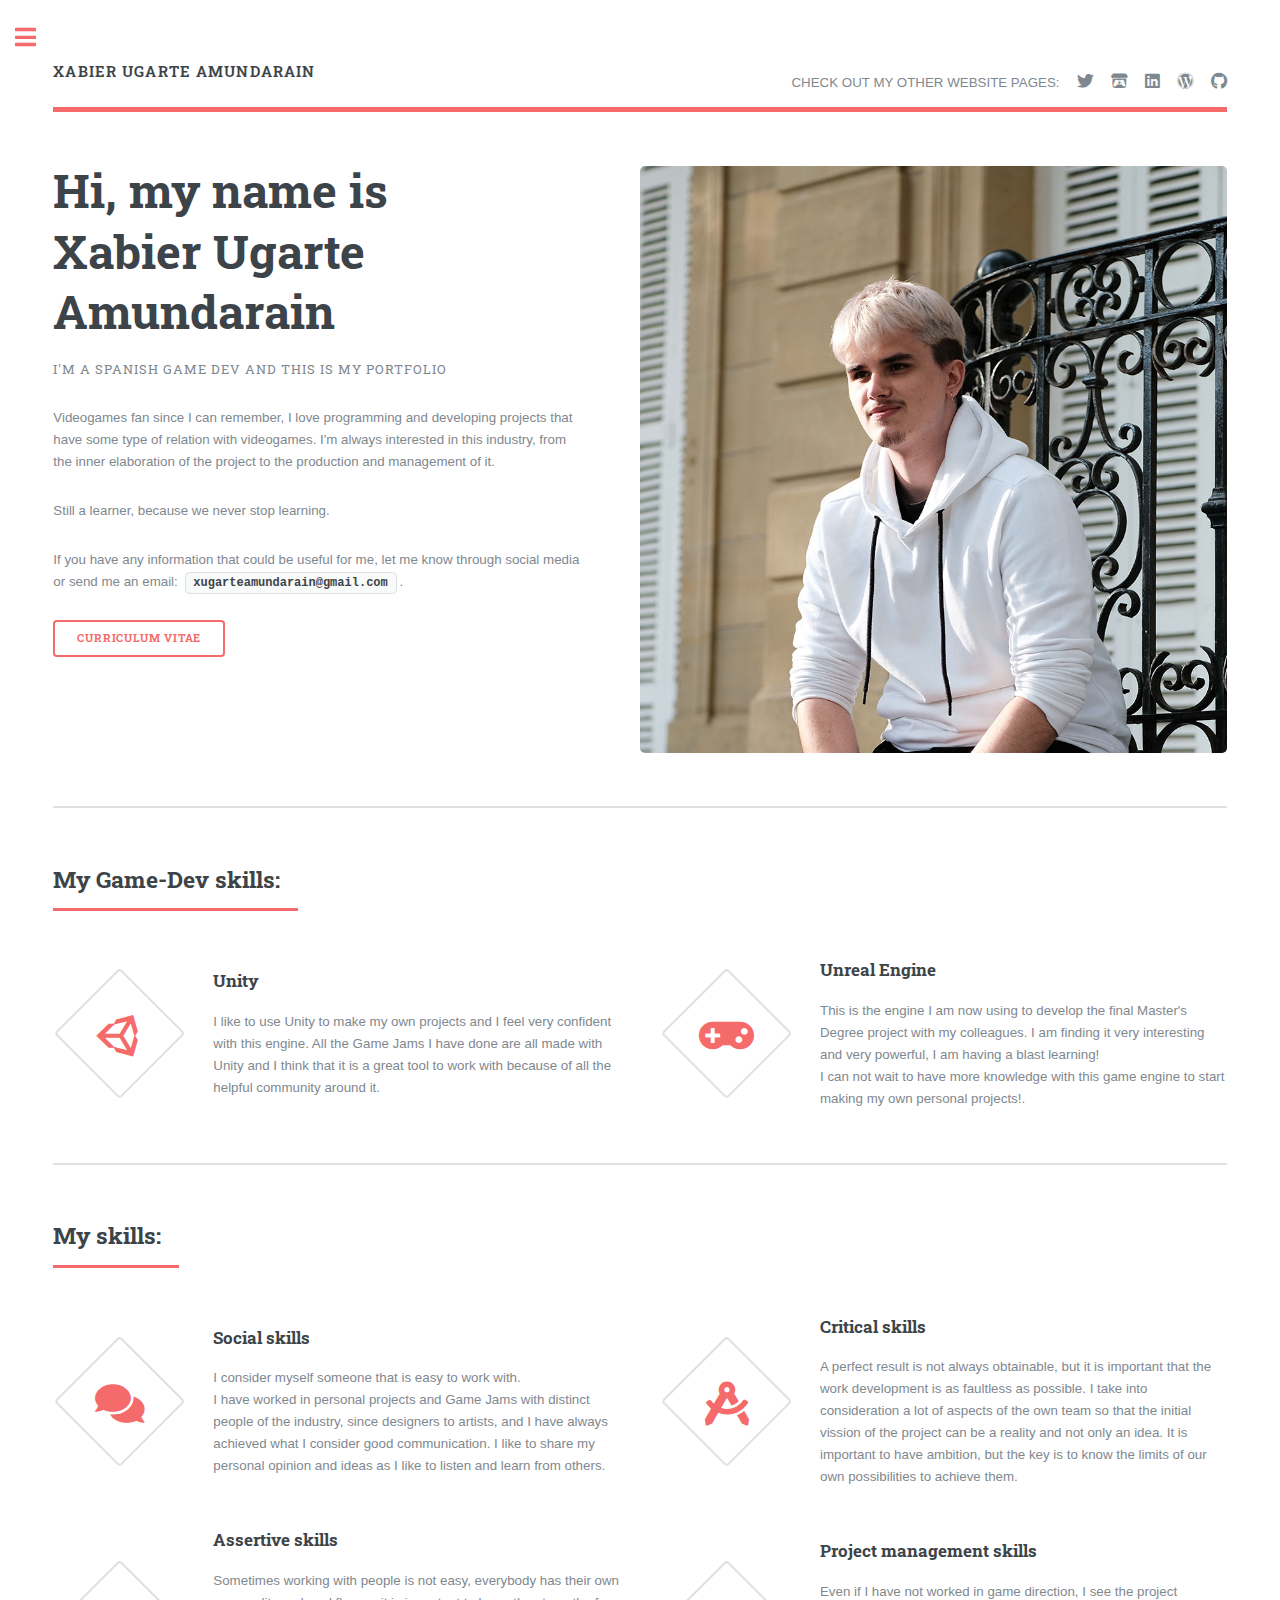
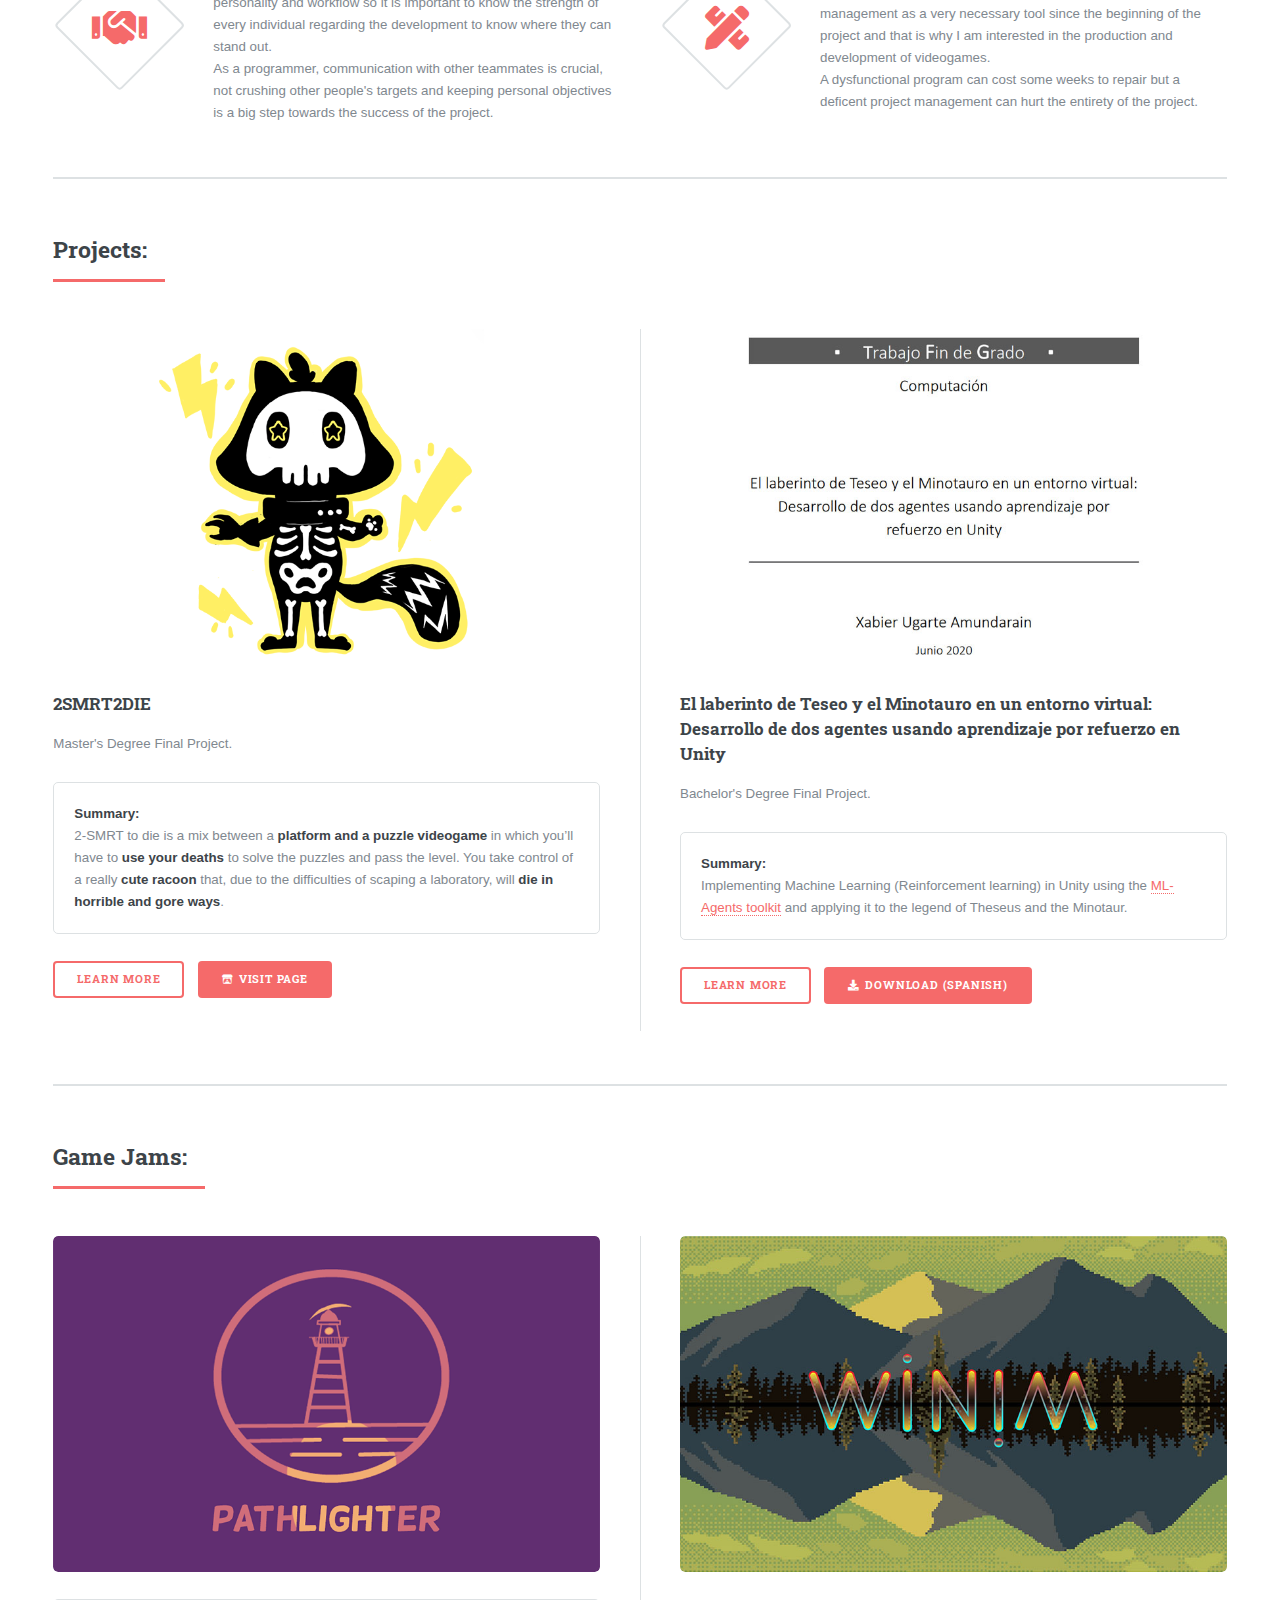
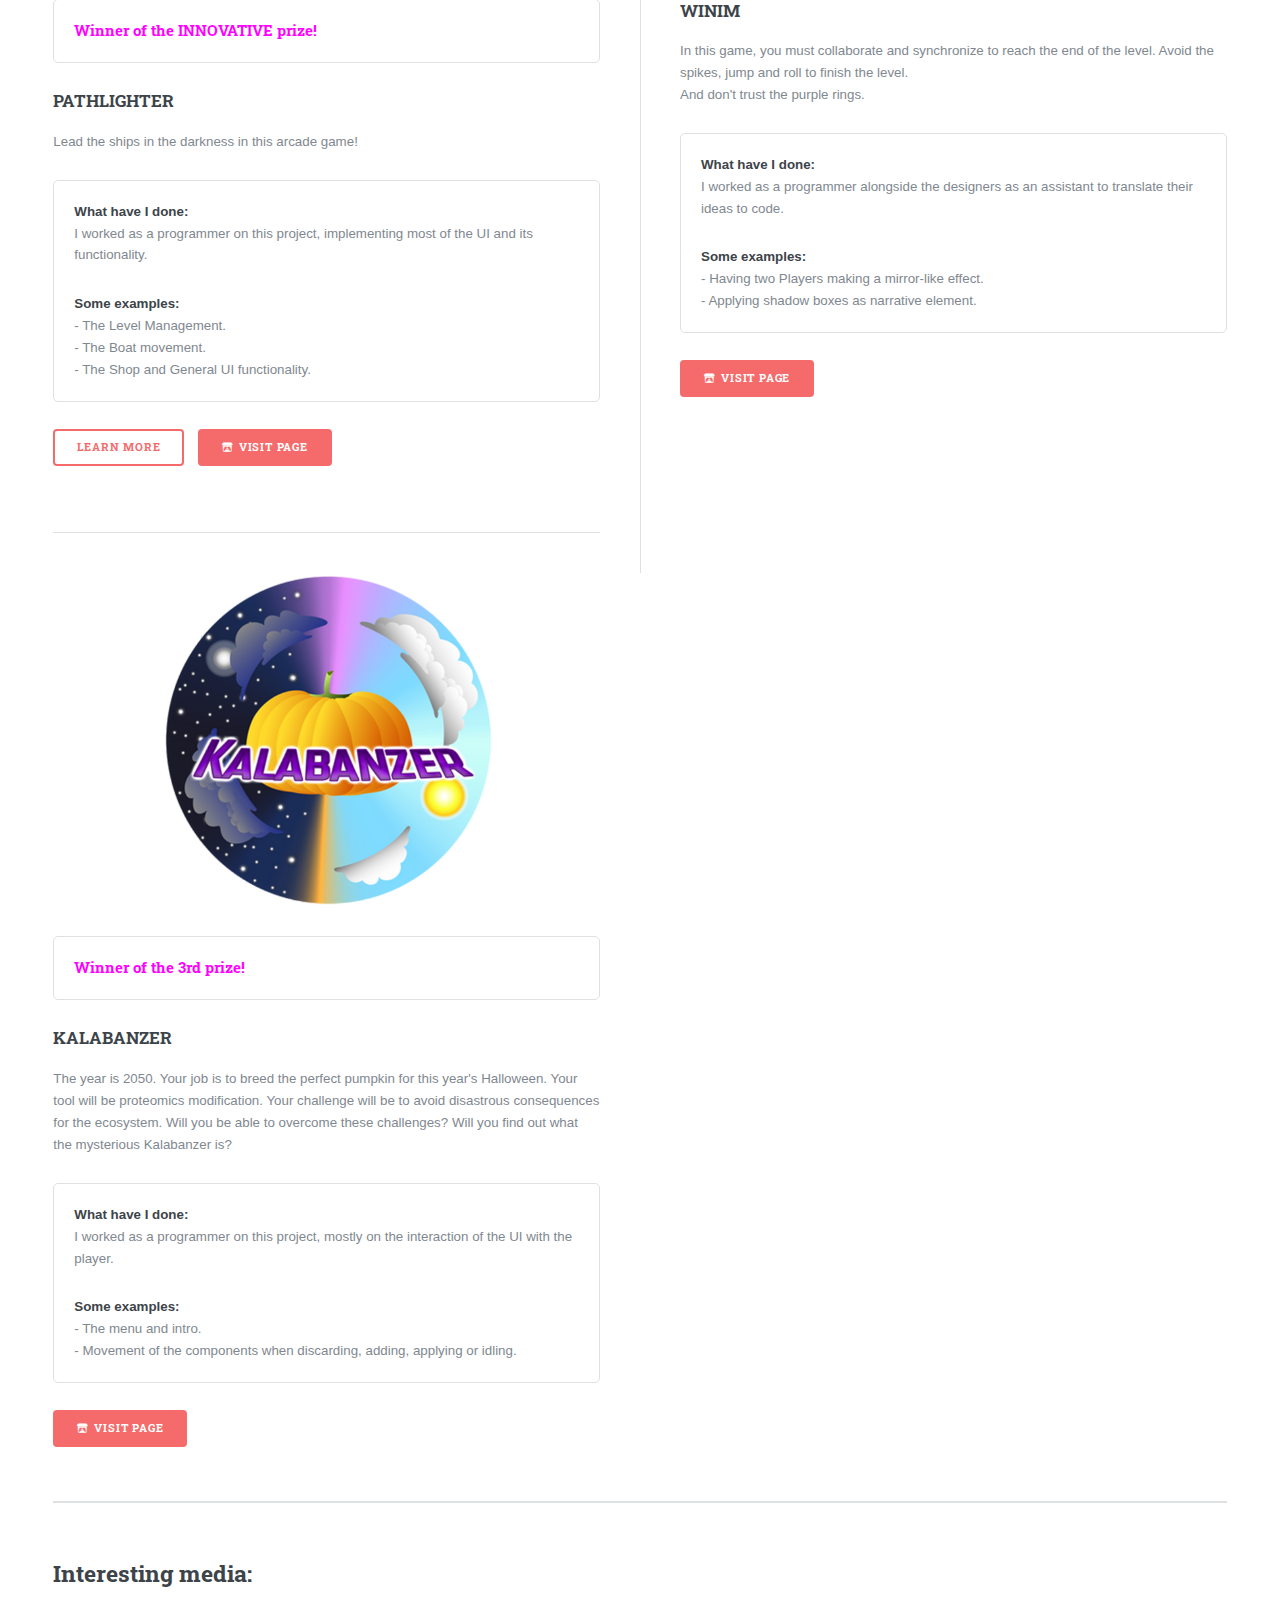
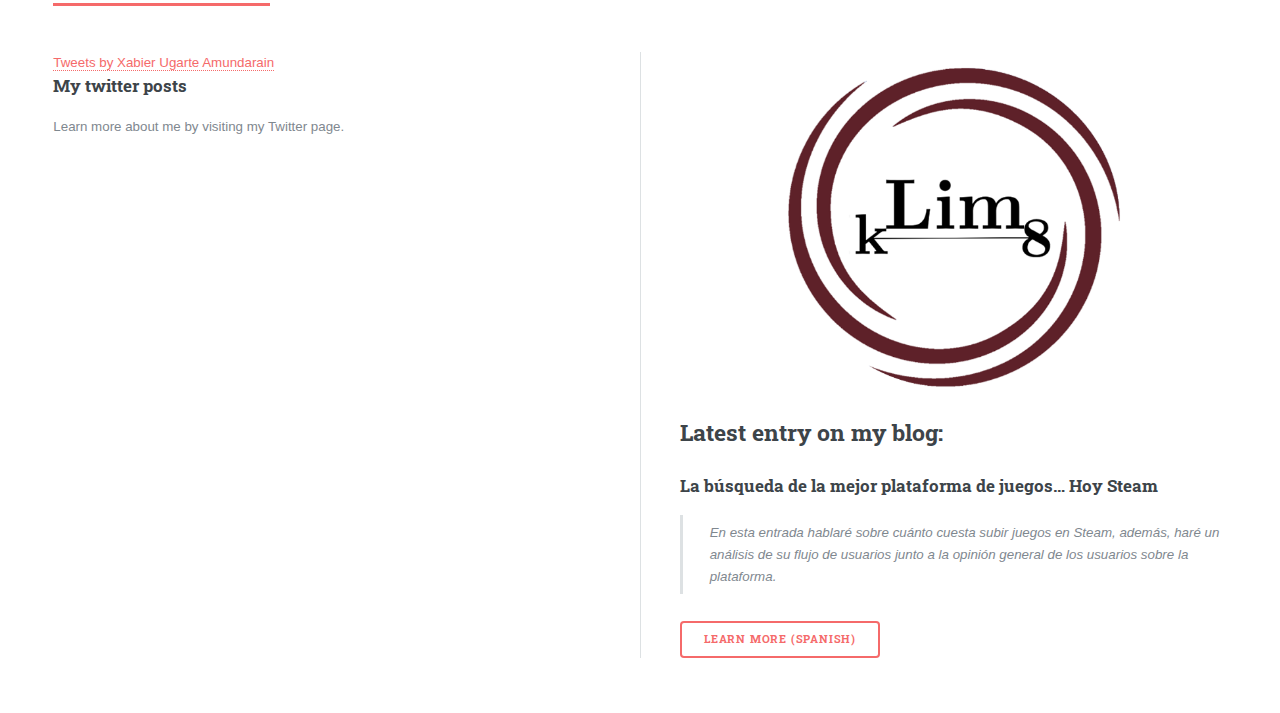
==== commit 96e01dcb: "2smt2die, cv 4.0" ====
--- a/index.html
+++ b/index.html
@@ -55,11 +55,13 @@
                             <p>Still a learner, because we never stop learning.</p>
                             <p>If you have any information that could be useful for me, let me know through social media or send me an email: <code><strong>xugarteamundarain@gmail.com</strong></code>.</p>
                             <ul class="actions">
-                                <li><a href="CV_spanish.html" class="button big">Curriculum Vitae (spanish)</a></li>
+                                <li><a href="CV.html" class="button big">Curriculum Vitae</a></li>
                             </ul>
+                            <!--
                             <ul class="actions">
                                 <li><a href="CV_english.html" class="button big">Curriculum Vitae (english)</a></li>
                             </ul>
+                            -->
                         </div>
                         <span class="image object">
                             <img src="images/Portfolio03.jpg" alt="" />
@@ -207,25 +209,84 @@
                     <!-- Section -->
                     <section>
                         <header id="Personal_Projects" class="major">
-                            <h2>Personal Projects: </h2>
+                            <h2>Projects: </h2>
                         </header>
                         <div class="posts">
-						<!--
-                            <article>
-                                <a class="image"><img src="images/projects/YourCousinsRapSong.jpg" alt="" /></a>
+                            <!--
+                                <article>
+                                    <a class="image"><img src="images/projects/YourCousinsRapSong.jpg" alt="" /></a>
+                                    <div class="box">
+                                        <h4 style="color:black">[COMING SOON]</h4>
+                                    </div>
+                                    <h3>Your Cousin's RAP Song</h3>
+                                    <p>Funny Browser Minigame.</p>
+                                    <div class="box">
+                                        <p><strong>[COMING SOON]</strong> <br /> </p>
+                                    </div>
+                                    <ul class="actions">
+                                        <li><a class="button">[COMING SOON]</a></li>
+                                    </ul>
+                                </article>
+                            -->
+
+                            <!-- 2SMRT2DIE -->
+                            <article>
+                                <a href="https://complex-27.itch.io/2-smrt-to-die" class="image"><img src="images/projects/2SMRT2DIE.png" alt="" /></a>
+                                <h3>
+                                    2SMRT2DIE
+                                </h3>
+                                <p>Master's Degree Final Project.</p>
                                 <div class="box">
-                                    <h4 style="color:black">[COMING SOON]</h4>
-                                </div>
-                                <h3>Your Cousin's RAP Song</h3>
-                                <p>Funny Browser Minigame.</p>
-                                <div class="box">
-                                    <p><strong>[COMING SOON]</strong> <br /> </p>
+                                    <p><strong>Summary:</strong> <br /> 2-SMRT to die is a mix between a <strong>platform and a puzzle videogame</strong> in which you’ll have to <strong>use your deaths</strong> to solve the puzzles and pass the level. You take control of a really <strong>cute racoon</strong> that, due to the difficulties of scaping a laboratory, will <strong>die in horrible and gore ways</strong>.</p>
                                 </div>
                                 <ul class="actions">
-                                    <li><a class="button">[COMING SOON]</a></li>
-                                </ul>
-                            </article>
-						-->
+                                    <li><a class="button" data-toggle="modal" data-target="#SmrtdieModal">Learn more</a></li>
+                                    <li><a href="https://complex-27.itch.io/2-smrt-to-die" class="button primary icon brands fa-itch-io">Visit page</a></li>
+                                </ul>
+
+                                <!-- Modal -->
+                                <div class="modal fade" id="SmrtdieModal" tabindex="-1" role="dialog" aria-labelledby="SmrtdieModal" aria-hidden="true">
+                                    <div class="modal-dialog" role="document">
+                                        <div class="modal-content">
+                                            <div class="modal-header">
+                                                <h3 class="modal-title" id="SmrtdieModal">2 SMRT 2 DIE</h3>
+                                                <button type="button" class="button small" data-dismiss="modal" aria-label="Close">
+                                                    <span aria-hidden="true">&times;</span>
+                                                </button>
+                                            </div>
+                                            <div class="modal-body">
+
+                                                <!--<h4>Screenshots and a bit of gameplay about the project:</h4>-->
+                                                <div class="box alt">
+                                                    <!-- Carousel-->
+                                                    <div id="carouselSmrtdie" class="carousel slide" data-ride="carousel">
+                                                        <ol class="carousel-indicators">
+                                                            <li data-target="#carouselSmrtdie" data-slide-to="0" class="active"></li>
+                                                        </ol>
+                                                        <div class="carousel-inner">
+                                                            <div class="carousel-item active">
+                                                                <iframe width="100%" height="315" src="https://www.youtube.com/embed/1vi4hdPA9Nc">
+                                                                </iframe>
+                                                                <h4>2 Smrt 2 Die Trailer</h4>
+                                                            </div>
+                                                        </div>
+                                                        <a class="carousel-control-prev" href="#carouselSmrtdie" role="button" data-slide="prev">
+                                                            <span class="carousel-control-prev-icon" aria-hidden="true"></span>
+                                                            <span class="sr-only">Previous</span>
+                                                        </a>
+                                                        <a class="carousel-control-next" href="#carouselSmrtdie" role="button" data-slide="next">
+                                                            <span class="carousel-control-next-icon" aria-hidden="true"></span>
+                                                            <span class="sr-only">Next</span>
+                                                        </a>
+                                                    </div>
+                                                </div>
+                                            </div>
+                                        </div>
+                                    </div>
+                                </div>
+                            </article>
+
+                            <!-- TFM -->
                             <article>
                                 <a href="https://addi.ehu.es/bitstream/handle/10810/48807/TFG.UgarteAmundarain.Memoria.pdf?sequence=1&isAllowed=y" class="image"><img src="images/projects/TFG.jpg" alt="" /></a>
                                 <h3>
@@ -233,7 +294,7 @@
                                     Desarrollo de dos agentes usando aprendizaje por
                                     refuerzo en Unity
                                 </h3>
-                                <p>Final Bachelor's Degree Work.</p>
+                                <p>Bachelor's Degree Final Project.</p>
                                 <div class="box">
                                     <p><strong>Summary:</strong> <br /> Implementing Machine Learning (Reinforcement learning) in Unity using the <a href="https://github.com/Unity-Technologies/ml-agents">ML-Agents toolkit</a> and applying it to the legend of Theseus and the Minotaur.</p>
                                 </div>
@@ -268,33 +329,33 @@
                                                         <div class="carousel-inner">
                                                             <div class="carousel-item active">
                                                                 <span class="image fit"><img class="d-block w-100" src="images/projects/TFG/TFGImage1.png" alt="First slide"></span>
-																<!--<h3 class="modal-title" id="TFGModal">Final Degree's Work: Poster</h3>-->
-																<h3>Final Degree's Work: Poster</h3>
-																Made by the talented artist <a href="https://www.instagram.com/mria_art/">mria_art</a>. 
+                                                                <!--<h3 class="modal-title" id="TFGModal">Final Degree's Work: Poster</h3>-->
+                                                                <h3>Final Degree's Work: Poster</h3>
+                                                                Made by the talented artist <a href="https://www.instagram.com/mria_art/">mria_art</a>.
                                                             </div>
                                                             <div class="carousel-item">
                                                                 <span class="image fit"><img class="d-block w-100" src="images/projects/TFG/TFGImage2.png" alt="Second slide"></span>
-																<h3>Footprint & Yarn 3D Models</h3>
-																3D models used to portray the footrprints and yarn pieces.
+                                                                <h3>Footprint & Yarn 3D Models</h3>
+                                                                3D models used to portray the footrprints and yarn pieces.
                                                             </div>
                                                             <div class="carousel-item">
                                                                 <span class="image fit"><img class="d-block w-100" src="images/projects/TFG/TFGImage3.png" alt="Third slide"></span>
-																<h3>A* Pathfinding Algorithm Implementation</h3>
+                                                                <h3>A* Pathfinding Algorithm Implementation</h3>
                                                             </div>
                                                             <div class="carousel-item">
                                                                 <span class="image fit"><img class="d-block w-100" src="images/projects/TFG/TFGImage4.png" alt="Fourth slide"></span>
-																<h3>In-Game Screenshot</h3>
-																A screenshoot captured while training the agents.
+                                                                <h3>In-Game Screenshot</h3>
+                                                                A screenshoot captured while training the agents.
                                                             </div>
                                                             <div class="carousel-item">
-																<iframe width="100%" height="315" src="https://www.youtube.com/embed/zDiOkLgYt8Y">
-																</iframe>
-																<iframe width="100%" height="315" src="https://www.youtube.com/embed/_hyJXrODUsI">
-																</iframe>
-																<h3>Final Results</h3>
-																<b>1st result:</b> Minotaur trained following the same patterns as Teseo
-																<br />
-																<b>2nd result:</b> Minotaur trained as definitive minotaur
+                                                                <iframe width="100%" height="315" src="https://www.youtube.com/embed/zDiOkLgYt8Y">
+                                                                </iframe>
+                                                                <iframe width="100%" height="315" src="https://www.youtube.com/embed/_hyJXrODUsI">
+                                                                </iframe>
+                                                                <h3>Final Results</h3>
+                                                                <b>1st result:</b> Minotaur trained following the same patterns as Teseo
+                                                                <br />
+                                                                <b>2nd result:</b> Minotaur trained as definitive minotaur
                                                             </div>
                                                         </div>
                                                         <a class="carousel-control-prev" href="#carouselExampleIndicators" role="button" data-slide="prev">
@@ -306,11 +367,11 @@
                                                             <span class="sr-only">Next</span>
                                                         </a>
                                                     </div>
+                                                </div>
                                             </div>
                                         </div>
                                     </div>
-                                </div>
-
+                                 </div>
                             </article>
                         </div>
                     </section>
@@ -501,7 +562,7 @@
                             <li>
                                 <span class="opener">Projects</span>
                                 <ul>
-                                    <li><a href="#Personal_Projects">Personal Projects</a></li>
+                                    <li><a href="#Personal_Projects">Projects</a></li>
                                     <li><a href="#Game_Jams">Game Jams</a></li>
                                 </ul>
                             </li>
